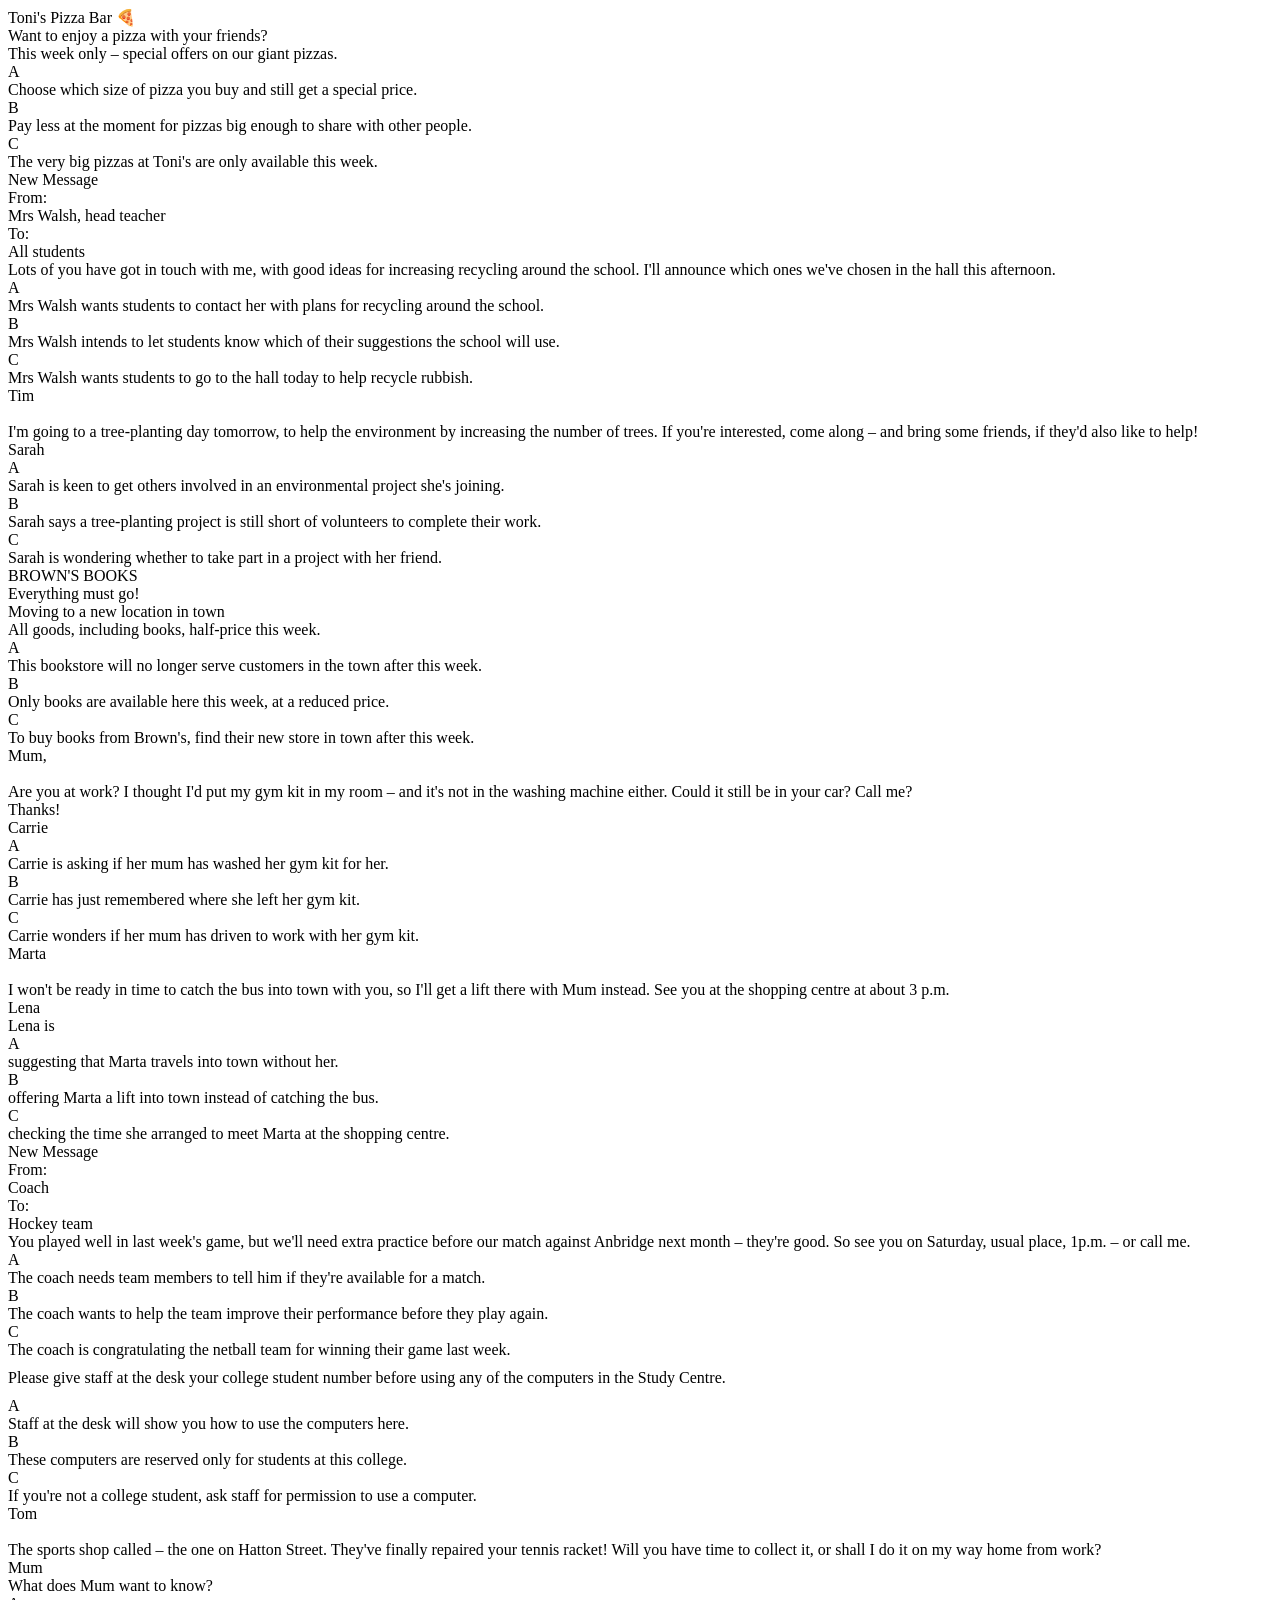
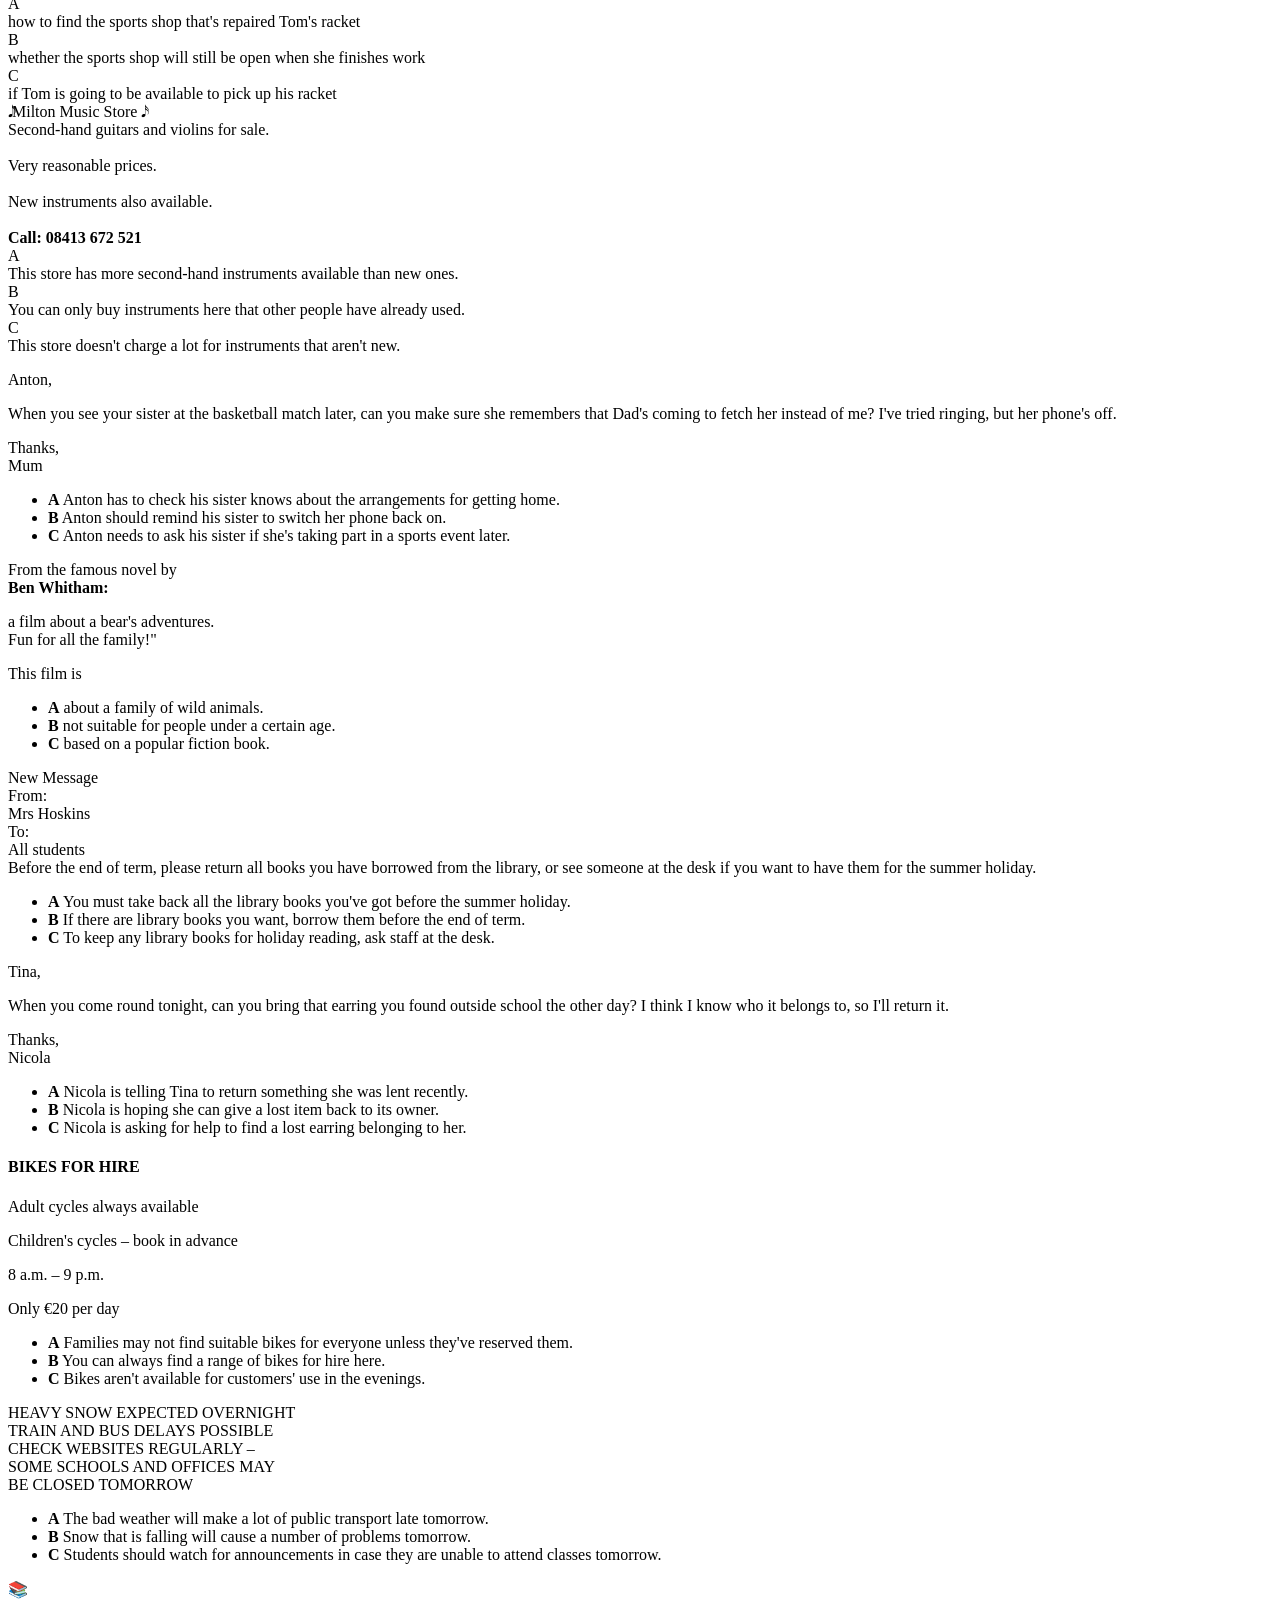
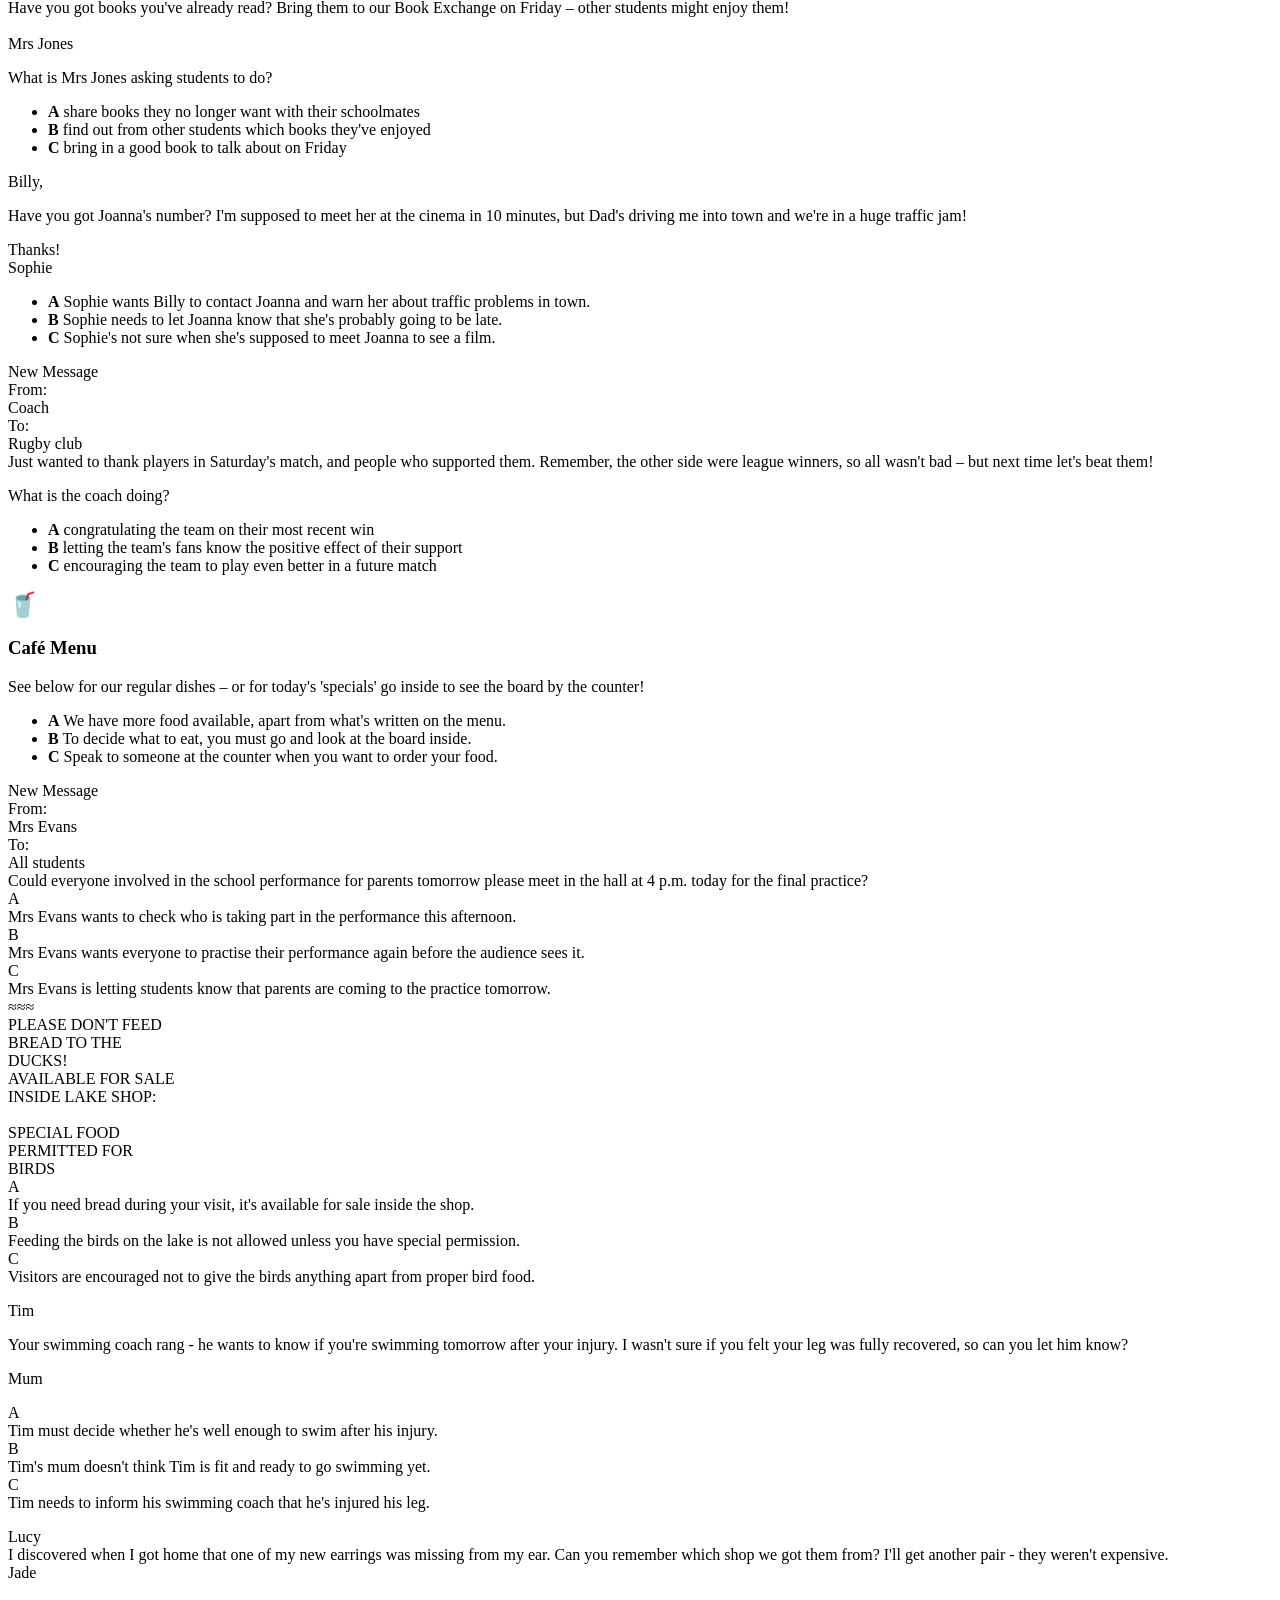
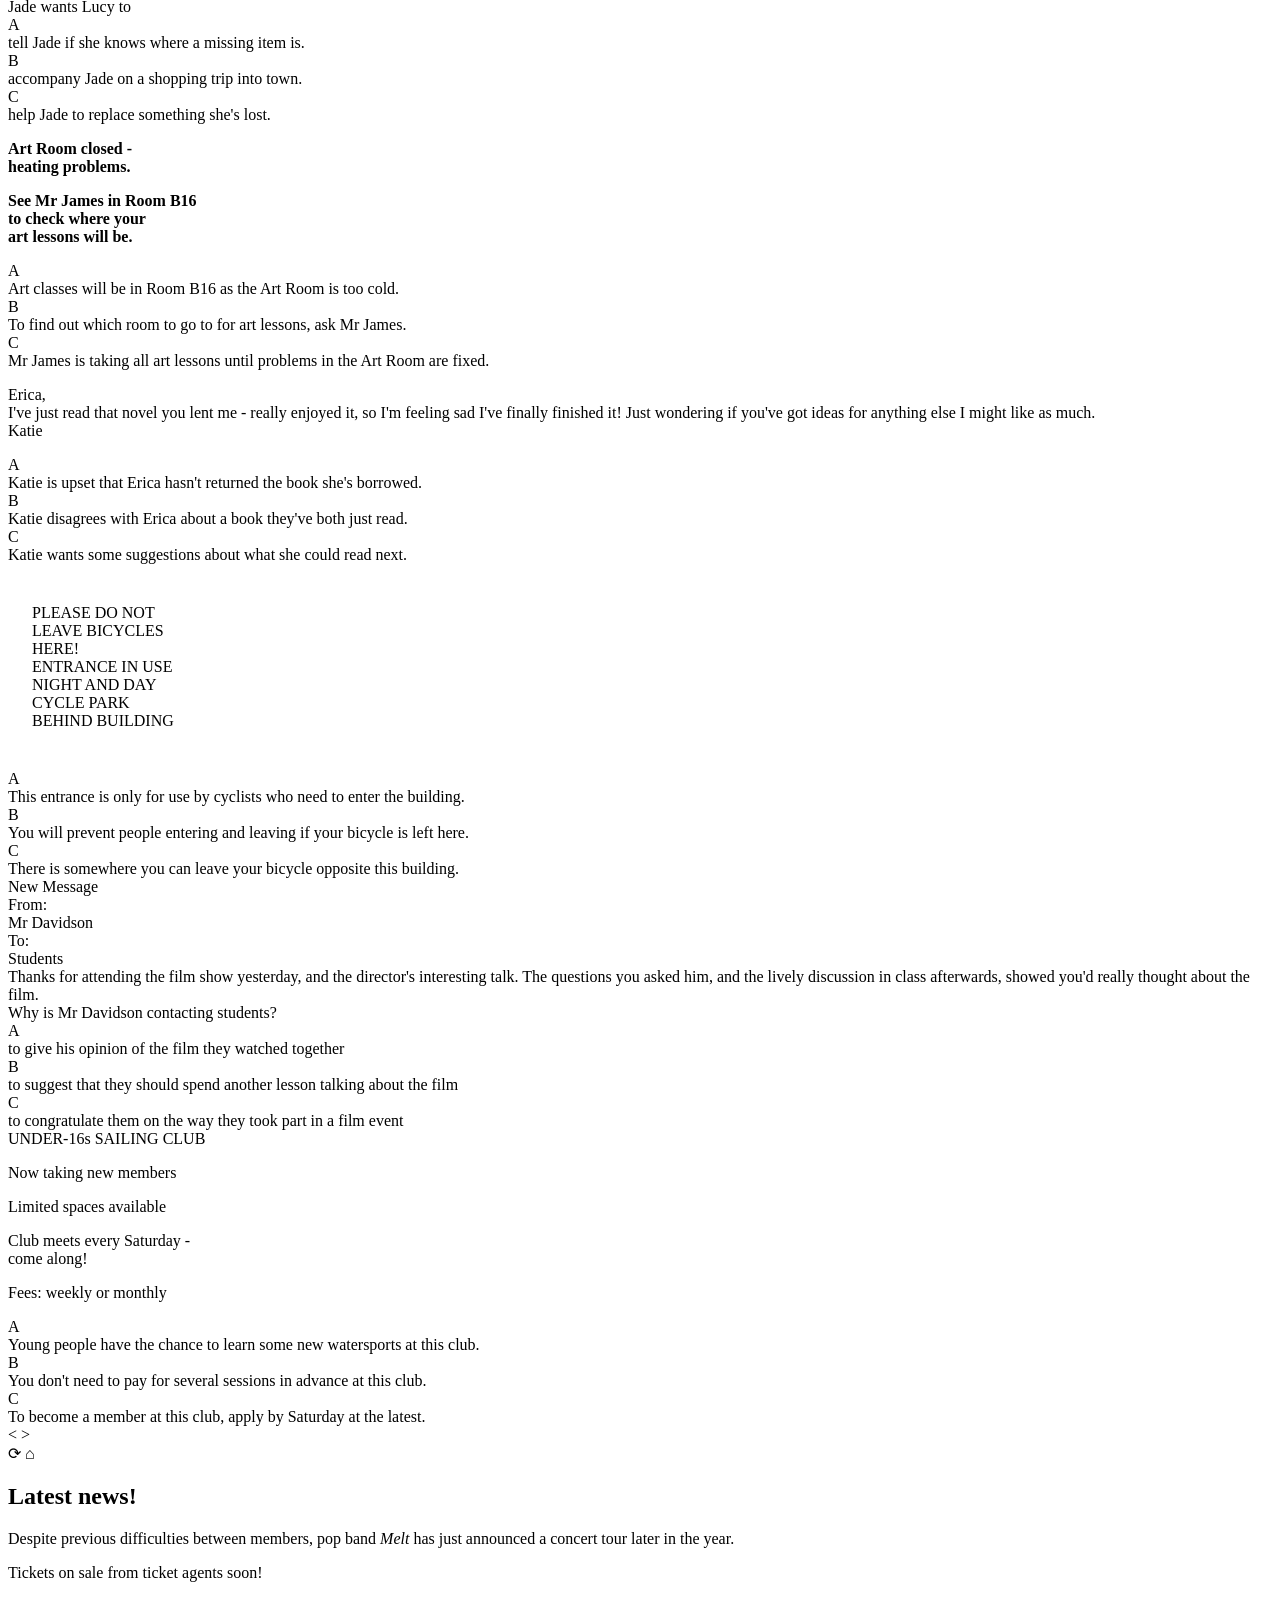
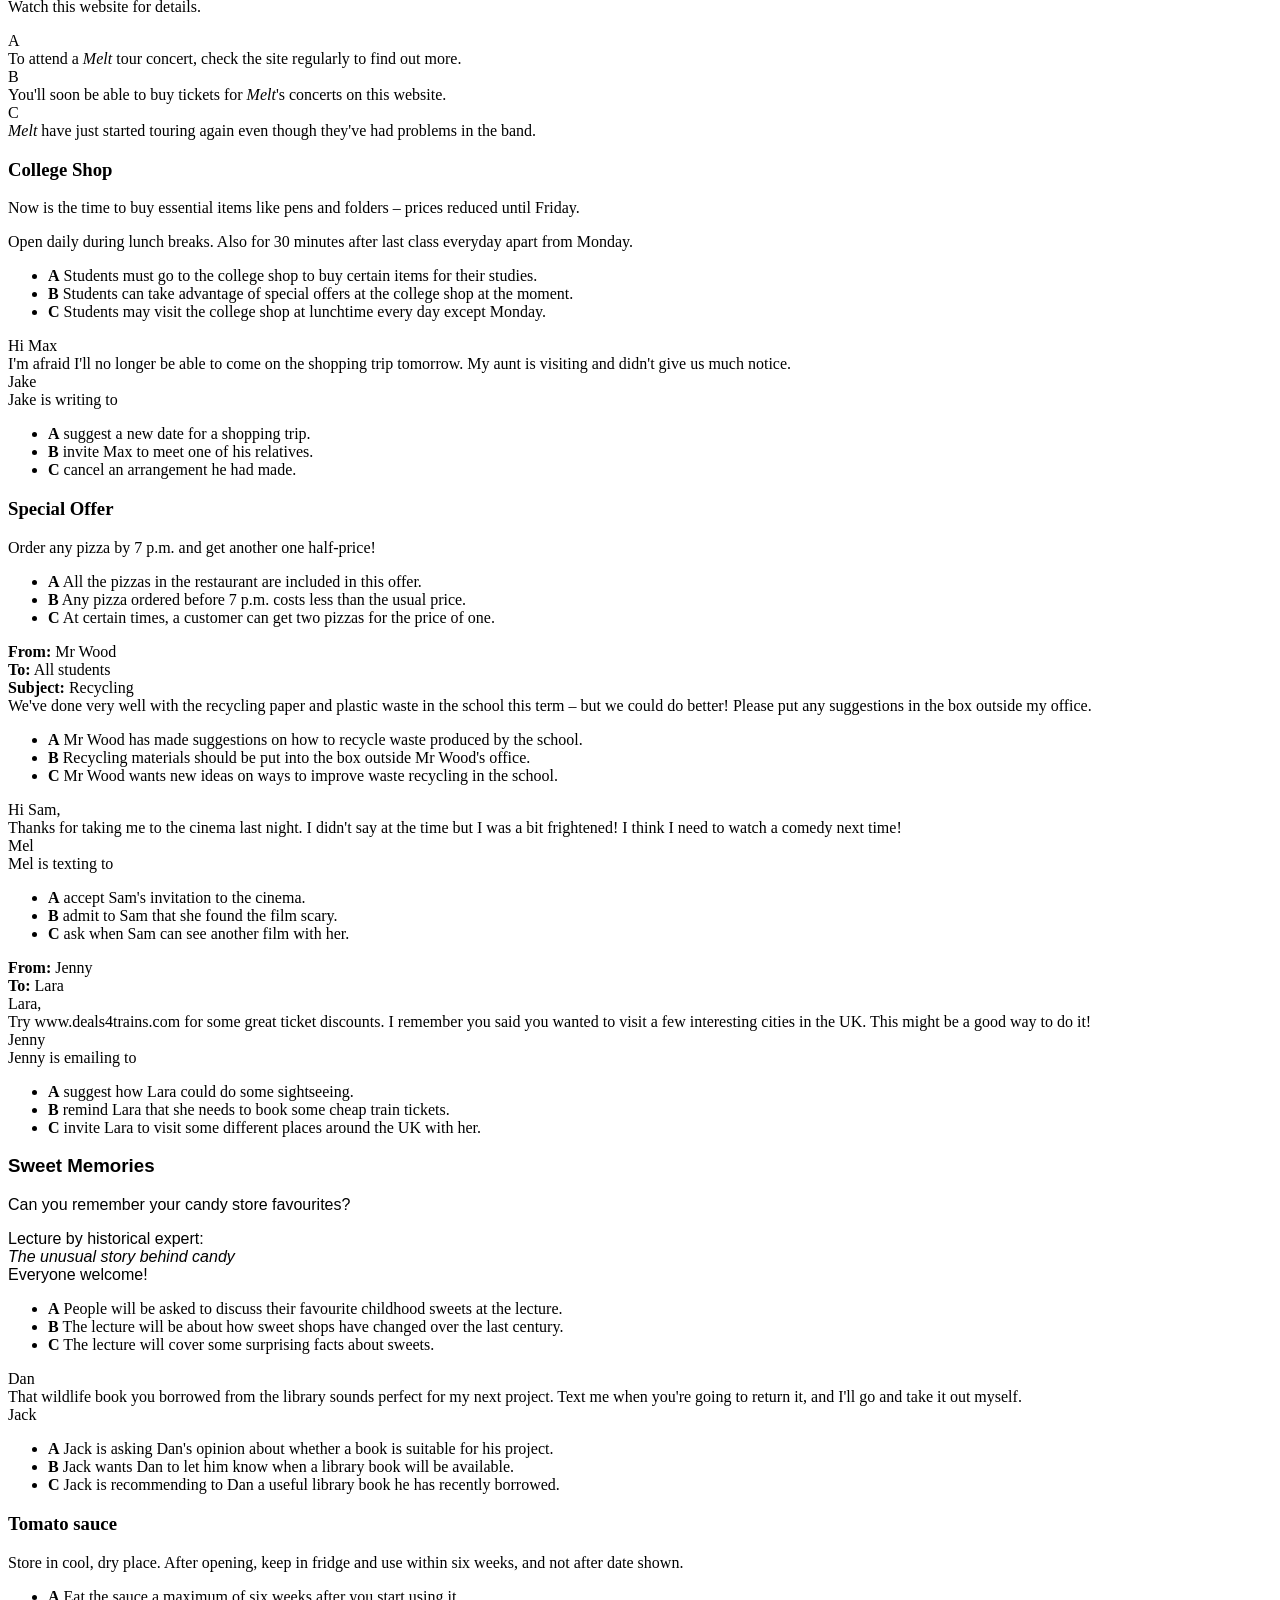
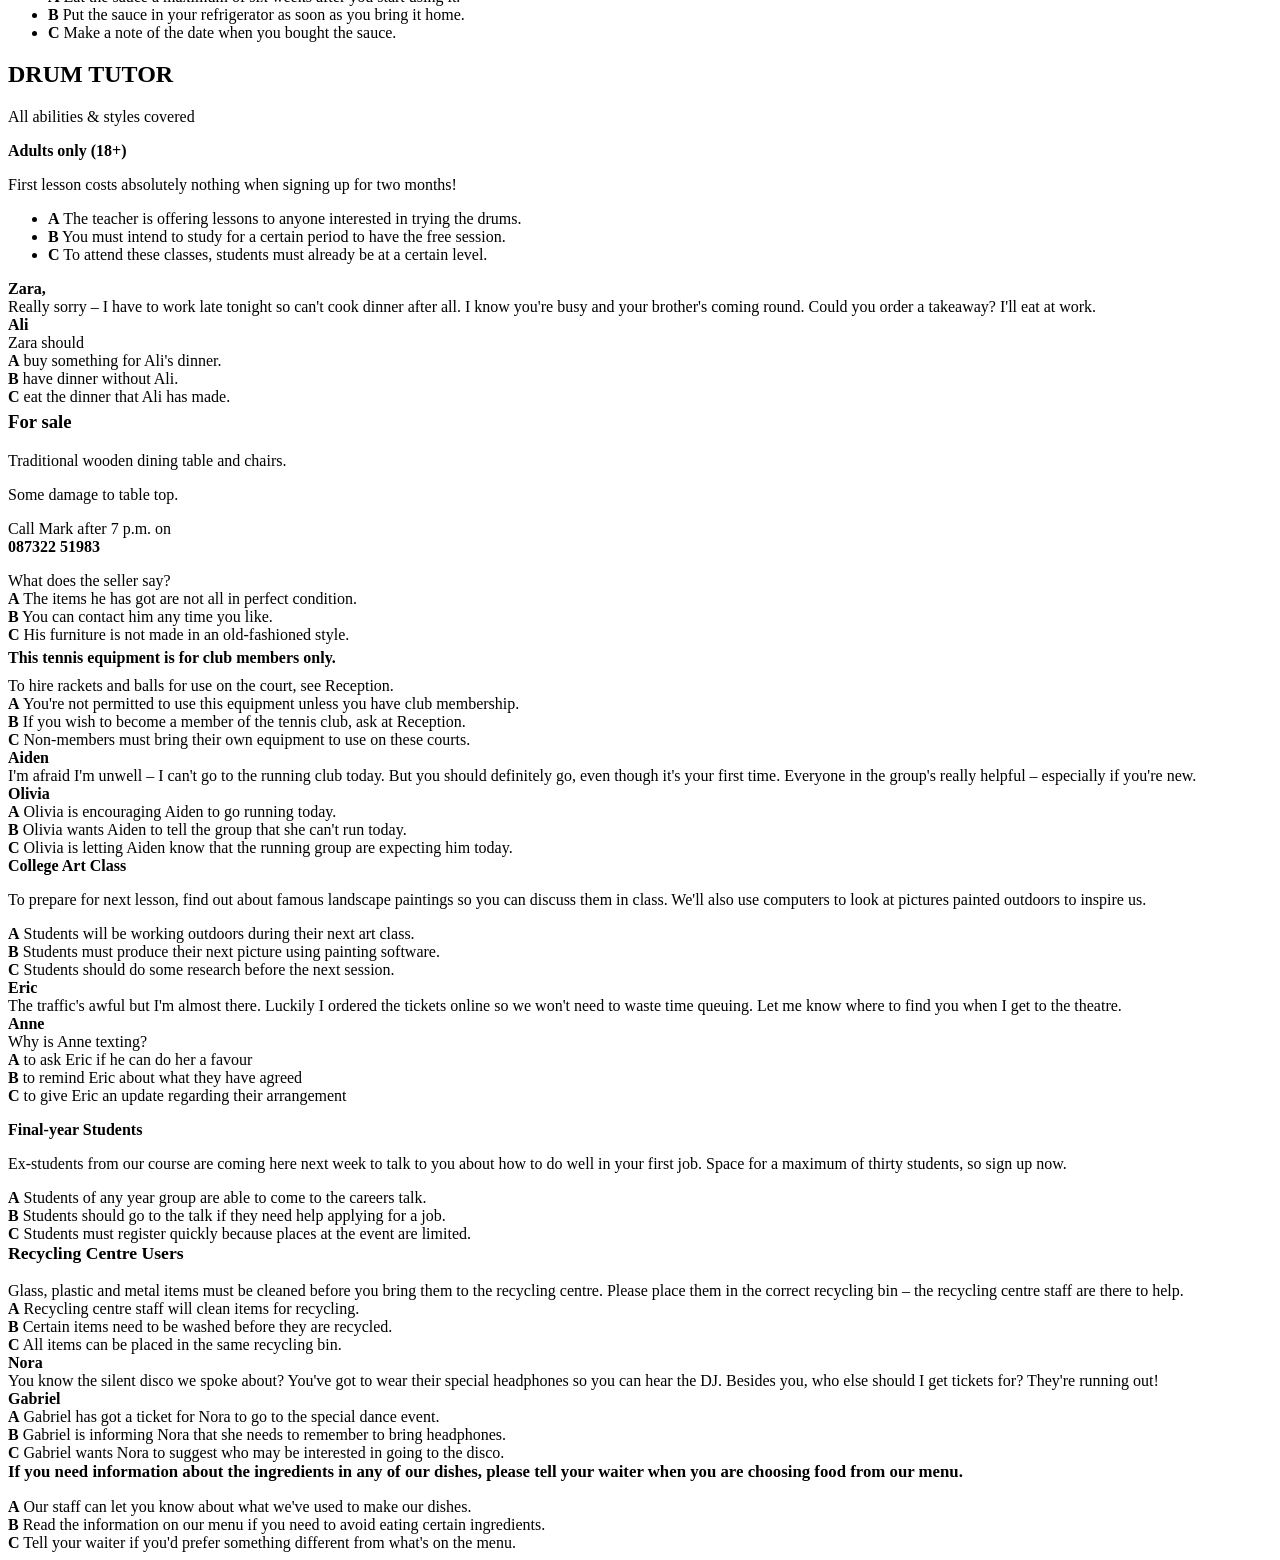
==== message1/index.html @ df654700 "message1" ====
<!DOCTYPE html>
<html lang="en">
<head>
    <meta charset="UTF-8">
    <meta name="viewport" content="width=device-width, initial-scale=1.0">
    <title>Complete Reading Comprehension Exercises</title>
    <link rel="stylesheet" href="styles.css">
</head>
<body>

<div class="main-wrapper">

    <div class="set-1">
        <div class="container">
            <div class="question-block">
                <div class="stimulus-col">
                    <div class="sign dots">
                        <div class="dot-bottom-left"></div>
                        <div class="dot-bottom-right"></div>
                        <div class="sign-title">Toni's Pizza Bar &#127829;</div>
                        <div class="sign-text">
                            Want to enjoy a pizza with your friends?<br>
                            This week only &ndash; special offers on our giant pizzas.
                        </div>
                    </div>
                </div>
                <div class="options-col">
                    <div class="option-item">
                        <div class="option-letter">A</div>
                        <div>Choose which size of pizza you buy and still get a special price.</div>
                    </div>
                    <div class="option-item">
                        <div class="option-letter">B</div>
                        <div>Pay less at the moment for pizzas big enough to share with other people.</div>
                    </div>
                    <div class="option-item">
                        <div class="option-letter">C</div>
                        <div>The very big pizzas at Toni's are only available this week.</div>
                    </div>
                </div>
            </div>

            <div class="question-block">
                <div class="stimulus-col">
                    <div class="email">
                        <div class="email-header-main">New Message</div>
                        <div class="email-meta">
                            <div class="email-row">
                                <div class="email-label">From:</div>
                                <div class="email-input">Mrs Walsh, head teacher</div>
                            </div>
                            <div class="email-row">
                                <div class="email-label">To:</div>
                                <div class="email-input">All students</div>
                            </div>
                        </div>
                        <div class="email-body-box">
                            Lots of you have got in touch with me, with good ideas for increasing recycling around the school. I'll announce which ones we've chosen in the hall this afternoon.
                        </div>
                    </div>
                </div>
                <div class="options-col">
                    <div class="option-item">
                        <div class="option-letter">A</div>
                        <div>Mrs Walsh wants students to contact her with plans for recycling around the school.</div>
                    </div>
                    <div class="option-item">
                        <div class="option-letter">B</div>
                        <div>Mrs Walsh intends to let students know which of their suggestions the school will use.</div>
                    </div>
                    <div class="option-item">
                        <div class="option-letter">C</div>
                        <div>Mrs Walsh wants students to go to the hall today to help recycle rubbish.</div>
                    </div>
                </div>
            </div>

            <div class="question-block">
                <div class="stimulus-col">
                    <div class="phone">
                        <div class="phone-speaker"></div>
                        <div class="phone-screen">
                            Tim<br><br>
                            I'm going to a tree-planting day tomorrow, to help the environment by increasing the number of trees. If you're interested, come along &ndash; and bring some friends, if they'd also like to help!<br>
                            Sarah
                        </div>
                        <div class="phone-button"></div>
                    </div>
                </div>
                <div class="options-col">
                    <div class="option-item">
                        <div class="option-letter">A</div>
                        <div>Sarah is keen to get others involved in an environmental project she's joining.</div>
                    </div>
                    <div class="option-item">
                        <div class="option-letter">B</div>
                        <div>Sarah says a tree-planting project is still short of volunteers to complete their work.</div>
                    </div>
                    <div class="option-item">
                        <div class="option-letter">C</div>
                        <div>Sarah is wondering whether to take part in a project with her friend.</div>
                    </div>
                </div>
            </div>

            <div class="question-block">
                <div class="stimulus-col">
                    <div class="sign dots">
                        <div class="dot-bottom-left"></div>
                        <div class="dot-bottom-right"></div>
                        <div class="sign-title">BROWN'S BOOKS</div>
                        <div class="sign-text">
                            Everything must go!<br>
                            Moving to a new location in town<br>
                            All goods, including books, half-price this week.
                        </div>
                    </div>
                </div>
                <div class="options-col">
                    <div class="option-item">
                        <div class="option-letter">A</div>
                        <div>This bookstore will no longer serve customers in the town after this week.</div>
                    </div>
                    <div class="option-item">
                        <div class="option-letter">B</div>
                        <div>Only books are available here this week, at a reduced price.</div>
                    </div>
                    <div class="option-item">
                        <div class="option-letter">C</div>
                        <div>To buy books from Brown's, find their new store in town after this week.</div>
                    </div>
                </div>
            </div>

            <div class="question-block">
                <div class="stimulus-col">
                    <div class="phone">
                        <div class="phone-speaker"></div>
                        <div class="phone-screen">
                            Mum,<br><br>
                            Are you at work? I thought I'd put my gym kit in my room &ndash; and it's not in the washing machine either. Could it still be in your car? Call me?<br>
                            Thanks!<br>
                            Carrie
                        </div>
                        <div class="phone-button"></div>
                    </div>
                </div>
                <div class="options-col">
                    <div class="option-item">
                        <div class="option-letter">A</div>
                        <div>Carrie is asking if her mum has washed her gym kit for her.</div>
                    </div>
                    <div class="option-item">
                        <div class="option-letter">B</div>
                        <div>Carrie has just remembered where she left her gym kit.</div>
                    </div>
                    <div class="option-item">
                        <div class="option-letter">C</div>
                        <div>Carrie wonders if her mum has driven to work with her gym kit.</div>
                    </div>
                </div>
            </div>

            <div class="question-block">
                <div class="stimulus-col">
                    <div class="phone">
                        <div class="phone-speaker"></div>
                        <div class="phone-screen">
                            Marta<br><br>
                            I won't be ready in time to catch the bus into town with you, so I'll get a lift there with Mum instead. See you at the shopping centre at about 3 p.m.<br>
                            Lena
                        </div>
                        <div class="phone-button"></div>
                    </div>
                </div>
                <div class="options-col">
                    <div class="question-context">Lena is</div>
                    <div class="option-item">
                        <div class="option-letter">A</div>
                        <div>suggesting that Marta travels into town without her.</div>
                    </div>
                    <div class="option-item">
                        <div class="option-letter">B</div>
                        <div>offering Marta a lift into town instead of catching the bus.</div>
                    </div>
                    <div class="option-item">
                        <div class="option-letter">C</div>
                        <div>checking the time she arranged to meet Marta at the shopping centre.</div>
                    </div>
                </div>
            </div>

            <div class="question-block">
                <div class="stimulus-col">
                    <div class="email">
                        <div class="email-header-main">New Message</div>
                        <div class="email-meta">
                            <div class="email-row">
                                <div class="email-label">From:</div>
                                <div class="email-input">Coach</div>
                            </div>
                            <div class="email-row">
                                <div class="email-label">To:</div>
                                <div class="email-input">Hockey team</div>
                            </div>
                        </div>
                        <div class="email-body-box">
                            You played well in last week's game, but we'll need extra practice before our match against Anbridge next month &ndash; they're good. So see you on Saturday, usual place, 1p.m. &ndash; or call me.
                        </div>
                    </div>
                </div>
                <div class="options-col">
                    <div class="option-item">
                        <div class="option-letter">A</div>
                        <div>The coach needs team members to tell him if they're available for a match.</div>
                    </div>
                    <div class="option-item">
                        <div class="option-letter">B</div>
                        <div>The coach wants to help the team improve their performance before they play again.</div>
                    </div>
                    <div class="option-item">
                        <div class="option-letter">C</div>
                        <div>The coach is congratulating the netball team for winning their game last week.</div>
                    </div>
                </div>
            </div>

            <div class="question-block">
                <div class="stimulus-col">
                    <div class="sign dots">
                        <div class="dot-bottom-left"></div>
                        <div class="dot-bottom-right"></div>
                        <div class="sign-text" style="padding: 10px 0;">
                            Please give staff at the desk your college student number before using any of the computers in the Study Centre.
                        </div>
                    </div>
                </div>
                <div class="options-col">
                    <div class="option-item">
                        <div class="option-letter">A</div>
                        <div>Staff at the desk will show you how to use the computers here.</div>
                    </div>
                    <div class="option-item">
                        <div class="option-letter">B</div>
                        <div>These computers are reserved only for students at this college.</div>
                    </div>
                    <div class="option-item">
                        <div class="option-letter">C</div>
                        <div>If you're not a college student, ask staff for permission to use a computer.</div>
                    </div>
                </div>
            </div>

            <div class="question-block">
                <div class="stimulus-col">
                    <div class="phone">
                        <div class="phone-speaker"></div>
                        <div class="phone-screen">
                            Tom<br><br>
                            The sports shop called &ndash; the one on Hatton Street. They've finally repaired your tennis racket! Will you have time to collect it, or shall I do it on my way home from work?<br>
                            Mum
                        </div>
                        <div class="phone-button"></div>
                    </div>
                </div>
                <div class="options-col">
                    <div class="question-context">What does Mum want to know?</div>
                    <div class="option-item">
                        <div class="option-letter">A</div>
                        <div>how to find the sports shop that's repaired Tom's racket</div>
                    </div>
                    <div class="option-item">
                        <div class="option-letter">B</div>
                        <div>whether the sports shop will still be open when she finishes work</div>
                    </div>
                    <div class="option-item">
                        <div class="option-letter">C</div>
                        <div>if Tom is going to be available to pick up his racket</div>
                    </div>
                </div>
            </div>

            <div class="question-block">
                <div class="stimulus-col">
                    <div class="sign">
                        <div class="sign-title">&#119136; Milton Music Store &#119137;</div>
                        <div class="sign-text">
                            Second-hand guitars and violins for sale.<br><br>
                            Very reasonable prices.<br><br>
                            New instruments also available.<br><br>
                            <strong>Call: 08413 672 521</strong>
                        </div>
                    </div>
                </div>
                <div class="options-col">
                    <div class="option-item">
                        <div class="option-letter">A</div>
                        <div>This store has more second-hand instruments available than new ones.</div>
                    </div>
                    <div class="option-item">
                        <div class="option-letter">B</div>
                        <div>You can only buy instruments here that other people have already used.</div>
                    </div>
                    <div class="option-item">
                        <div class="option-letter">C</div>
                        <div>This store doesn't charge a lot for instruments that aren't new.</div>
                    </div>
                </div>
            </div>
        </div>
    </div>

    <div class="set-2">
        <div class="question-block">
            <div class="source-material">
                <div class="phone-ui">
                    <div class="phone-screen">
                        <p>Anton,</p>
                        <p>When you see your sister at the basketball match later, can you make sure she remembers that Dad's coming to fetch her instead of me? I've tried ringing, but her phone's off.</p>
                        <p>Thanks,<br>Mum</p>
                    </div>
                </div>
            </div>
            <div class="options-list">
                <ul>
                    <li><strong>A</strong> Anton has to check his sister knows about the arrangements for getting home.</li>
                    <li><strong>B</strong> Anton should remind his sister to switch her phone back on.</li>
                    <li><strong>C</strong> Anton needs to ask his sister if she's taking part in a sports event later.</li>
                </ul>
            </div>
        </div>

        <div class="question-block">
            <div class="source-material">
                <div class="rounded-sign">
                    <p>From the famous novel by<br><strong>Ben Whitham:</strong></p>
                    <p>a film about a bear's adventures.<br>Fun for all the family!"</p>
                </div>
            </div>
            <div class="options-list">
                <p class="question-lead">This film is</p>
                <ul>
                    <li><strong>A</strong> about a family of wild animals.</li>
                    <li><strong>B</strong> not suitable for people under a certain age.</li>
                    <li><strong>C</strong> based on a popular fiction book.</li>
                </ul>
            </div>
        </div>

        <div class="question-block">
            <div class="source-material">
                <div class="email-ui">
                    <div class="email-header-top">New Message</div>
                    <div class="email-fields">
                        <div class="email-field-row">
                            <div class="email-field-label">From:</div>
                            <div class="email-field-input">Mrs Hoskins</div>
                        </div>
                        <div class="email-field-row">
                            <div class="email-field-label">To:</div>
                            <div class="email-field-input">All students</div>
                        </div>
                    </div>
                    <div class="email-body">
                        <div class="email-body-box">
                            Before the end of term, please return all books you have borrowed from the library, or see someone at the desk if you want to have them for the summer holiday.
                        </div>
                    </div>
                </div>
            </div>
            <div class="options-list">
                <ul>
                    <li><strong>A</strong> You must take back all the library books you've got before the summer holiday.</li>
                    <li><strong>B</strong> If there are library books you want, borrow them before the end of term.</li>
                    <li><strong>C</strong> To keep any library books for holiday reading, ask staff at the desk.</li>
                </ul>
            </div>
        </div>

        <div class="question-block">
            <div class="source-material">
                <div class="phone-ui">
                    <div class="phone-screen">
                        <p>Tina,</p>
                        <p>When you come round tonight, can you bring that earring you found outside school the other day? I think I know who it belongs to, so I'll return it.</p>
                        <p>Thanks,<br>Nicola</p>
                    </div>
                </div>
            </div>
            <div class="options-list">
                <ul>
                    <li><strong>A</strong> Nicola is telling Tina to return something she was lent recently.</li>
                    <li><strong>B</strong> Nicola is hoping she can give a lost item back to its owner.</li>
                    <li><strong>C</strong> Nicola is asking for help to find a lost earring belonging to her.</li>
                </ul>
            </div>
        </div>

        <div class="question-block">
            <div class="source-material">
                <div class="black-sign black-sign-regular">
                    <h4>BIKES FOR HIRE</h4>
                    <p>Adult cycles always available</p>
                    <p>Children's cycles – book in advance</p>
                    <p>8 a.m. – 9 p.m.</p>
                    <p>Only €20 per day</p>
                </div>
            </div>
            <div class="options-list">
                <ul>
                    <li><strong>A</strong> Families may not find suitable bikes for everyone unless they've reserved them.</li>
                    <li><strong>B</strong> You can always find a range of bikes for hire here.</li>
                    <li><strong>C</strong> Bikes aren't available for customers' use in the evenings.</li>
                </ul>
            </div>
        </div>

        <div class="question-block">
            <div class="source-material">
                <div class="black-sign">
                    HEAVY SNOW EXPECTED OVERNIGHT<br>
                    TRAIN AND BUS DELAYS POSSIBLE<br>
                    CHECK WEBSITES REGULARLY –<br>
                    SOME SCHOOLS AND OFFICES MAY<br>
                    BE CLOSED TOMORROW
                </div>
            </div>
            <div class="options-list">
                <ul>
                    <li><strong>A</strong> The bad weather will make a lot of public transport late tomorrow.</li>
                    <li><strong>B</strong> Snow that is falling will cause a number of problems tomorrow.</li>
                    <li><strong>C</strong> Students should watch for announcements in case they are unable to attend classes tomorrow.</li>
                </ul>
            </div>
        </div>

        <div class="question-block">
            <div class="source-material">
                <div class="notice-board">
                    <div class="pin-left"></div>
                    <div class="pin-right"></div>
                    <div>📚</div> <div>
                        Have you got books you've already read? Bring them to our Book Exchange on Friday – other students might enjoy them!<br><br>
                        Mrs Jones
                    </div>
                </div>
            </div>
            <div class="options-list">
                <p class="question-lead">What is Mrs Jones asking students to do?</p>
                <ul>
                    <li><strong>A</strong> share books they no longer want with their schoolmates</li>
                    <li><strong>B</strong> find out from other students which books they've enjoyed</li>
                    <li><strong>C</strong> bring in a good book to talk about on Friday</li>
                </ul>
            </div>
        </div>

        <div class="question-block">
            <div class="source-material">
                <div class="phone-ui">
                    <div class="phone-screen">
                        <p>Billy,</p>
                        <p>Have you got Joanna's number? I'm supposed to meet her at the cinema in 10 minutes, but Dad's driving me into town and we're in a huge traffic jam!</p>
                        <p>Thanks!<br>Sophie</p>
                    </div>
                </div>
            </div>
            <div class="options-list">
                <ul>
                    <li><strong>A</strong> Sophie wants Billy to contact Joanna and warn her about traffic problems in town.</li>
                    <li><strong>B</strong> Sophie needs to let Joanna know that she's probably going to be late.</li>
                    <li><strong>C</strong> Sophie's not sure when she's supposed to meet Joanna to see a film.</li>
                </ul>
            </div>
        </div>

        <div class="question-block">
            <div class="source-material">
                <div class="email-ui">
                    <div class="email-header-top">New Message</div>
                    <div class="email-fields">
                        <div class="email-field-row">
                            <div class="email-field-label">From:</div>
                            <div class="email-field-input">Coach</div>
                        </div>
                        <div class="email-field-row">
                            <div class="email-field-label">To:</div>
                            <div class="email-field-input">Rugby club</div>
                        </div>
                    </div>
                    <div class="email-body">
                        <div class="email-body-box">
                            Just wanted to thank players in Saturday's match, and people who supported them. Remember, the other side were league winners, so all wasn't bad – but next time let's beat them!
                        </div>
                    </div>
                </div>
            </div>
            <div class="options-list">
                <p class="question-lead">What is the coach doing?</p>
                <ul>
                    <li><strong>A</strong> congratulating the team on their most recent win</li>
                    <li><strong>B</strong> letting the team's fans know the positive effect of their support</li>
                    <li><strong>C</strong> encouraging the team to play even better in a future match</li>
                </ul>
            </div>
        </div>

        <div class="question-block">
            <div class="source-material">
                <div class="cafe-menu">
                    <div style="font-size: 24px; margin-bottom: 10px;">🥤</div>
                    <h3>Café Menu</h3>
                    <p>See below for our regular dishes – or for today's 'specials' go inside to see the board by the counter!</p>
                </div>
            </div>
            <div class="options-list">
                <ul>
                    <li><strong>A</strong> We have more food available, apart from what's written on the menu.</li>
                    <li><strong>B</strong> To decide what to eat, you must go and look at the board inside.</li>
                    <li><strong>C</strong> Speak to someone at the counter when you want to order your food.</li>
                </ul>
            </div>
        </div>
    </div>

    <div class="set-3">
        <div class="question-container">
            <div class="prompt-col">
                <div class="email-ui">
                    <div class="email-header">New Message</div>
                    <div class="email-details">
                        <div class="email-row">
                            <div class="email-label">From:</div>
                            <div class="email-input">Mrs Evans</div>
                        </div>
                        <div class="email-row">
                            <div class="email-label">To:</div>
                            <div class="email-input">All students</div>
                        </div>
                    </div>
                    <div class="email-body">
                        Could everyone involved in the school performance for parents tomorrow please meet in the hall at 4 p.m. today for the final practice?
                    </div>
                </div>
            </div>
            <div class="options-col">
                <div class="option-item">
                    <div class="option-letter">A</div>
                    <div class="option-text">Mrs Evans wants to check who is taking part in the performance this afternoon.</div>
                </div>
                <div class="option-item">
                    <div class="option-letter">B</div>
                    <div class="option-text">Mrs Evans wants everyone to practise their performance again before the audience sees it.</div>
                </div>
                <div class="option-item">
                    <div class="option-letter">C</div>
                    <div class="option-text">Mrs Evans is letting students know that parents are coming to the practice tomorrow.</div>
                </div>
            </div>
        </div>

        <div class="question-container">
            <div class="prompt-col">
                <div class="black-sign">
                    <div class="wave-icon">≈≈≈</div>
                    <div>PLEASE DON'T FEED<br>BREAD TO THE<br>DUCKS!</div>
                    <div>AVAILABLE FOR SALE<br>INSIDE LAKE SHOP:<br><br>SPECIAL FOOD<br>PERMITTED FOR<br>BIRDS</div>
                </div>
            </div>
            <div class="options-col">
                <div class="option-item">
                    <div class="option-letter">A</div>
                    <div class="option-text">If you need bread during your visit, it's available for sale inside the shop.</div>
                </div>
                <div class="option-item">
                    <div class="option-letter">B</div>
                    <div class="option-text">Feeding the birds on the lake is not allowed unless you have special permission.</div>
                </div>
                <div class="option-item">
                    <div class="option-letter">C</div>
                    <div class="option-text">Visitors are encouraged not to give the birds anything apart from proper bird food.</div>
                </div>
            </div>
        </div>

        <div class="question-container">
            <div class="prompt-col">
                <div class="sticky-wrapper">
                    <div class="sticky-tape tape-tl"></div>
                    <div class="sticky-tape tape-br"></div>
                    <div class="sticky-note">
                        <p>Tim</p>
                        <p>Your swimming coach rang - he wants to know if you're swimming tomorrow after your injury. I wasn't sure if you felt your leg was fully recovered, so can you let him know?</p>
                        <p>Mum</p>
                    </div>
                </div>
            </div>
            <div class="options-col">
                <div class="option-item">
                    <div class="option-letter">A</div>
                    <div class="option-text">Tim must decide whether he's well enough to swim after his injury.</div>
                </div>
                <div class="option-item">
                    <div class="option-letter">B</div>
                    <div class="option-text">Tim's mum doesn't think Tim is fit and ready to go swimming yet.</div>
                </div>
                <div class="option-item">
                    <div class="option-letter">C</div>
                    <div class="option-text">Tim needs to inform his swimming coach that he's injured his leg.</div>
                </div>
            </div>
        </div>

        <div class="question-container">
            <div class="prompt-col">
                <div class="phone-mockup">
                    <div class="phone-speaker"></div>
                    <div class="phone-screen">
                        <p>Lucy<br>I discovered when I got home that one of my new earrings was missing from my ear. Can you remember which shop we got them from? I'll get another pair - they weren't expensive.<br>Jade</p>
                    </div>
                    <div class="phone-button"></div>
                </div>
            </div>
            <div class="options-col">
                <div class="context-text">Jade wants Lucy to</div>
                <div class="option-item">
                    <div class="option-letter">A</div>
                    <div class="option-text">tell Jade if she knows where a missing item is.</div>
                </div>
                <div class="option-item">
                    <div class="option-letter">B</div>
                    <div class="option-text">accompany Jade on a shopping trip into town.</div>
                </div>
                <div class="option-item">
                    <div class="option-letter">C</div>
                    <div class="option-text">help Jade to replace something she's lost.</div>
                </div>
            </div>
        </div>

        <div class="question-container">
            <div class="prompt-col">
                <div class="notice-board">
                    <div class="screw tl"></div>
                    <div class="screw tr"></div>
                    <div class="screw bl"></div>
                    <div class="screw br"></div>
                    <p><strong>Art Room closed -<br>heating problems.</strong></p>
                    <p><strong>See Mr James in Room B16<br>to check where your<br>art lessons will be.</strong></p>
                </div>
            </div>
            <div class="options-col">
                <div class="option-item">
                    <div class="option-letter">A</div>
                    <div class="option-text">Art classes will be in Room B16 as the Art Room is too cold.</div>
                </div>
                <div class="option-item">
                    <div class="option-letter">B</div>
                    <div class="option-text">To find out which room to go to for art lessons, ask Mr James.</div>
                </div>
                <div class="option-item">
                    <div class="option-letter">C</div>
                    <div class="option-text">Mr James is taking all art lessons until problems in the Art Room are fixed.</div>
                </div>
            </div>
        </div>

        <div class="question-container">
            <div class="prompt-col">
                <div class="phone-mockup">
                    <div class="phone-speaker"></div>
                    <div class="phone-screen">
                        <p>Erica,<br>I've just read that novel you lent me - really enjoyed it, so I'm feeling sad I've finally finished it! Just wondering if you've got ideas for anything else I might like as much.<br>Katie</p>
                    </div>
                    <div class="phone-button"></div>
                </div>
            </div>
            <div class="options-col">
                <div class="option-item">
                    <div class="option-letter">A</div>
                    <div class="option-text">Katie is upset that Erica hasn't returned the book she's borrowed.</div>
                </div>
                <div class="option-item">
                    <div class="option-letter">B</div>
                    <div class="option-text">Katie disagrees with Erica about a book they've both just read.</div>
                </div>
                <div class="option-item">
                    <div class="option-letter">C</div>
                    <div class="option-text">Katie wants some suggestions about what she could read next.</div>
                </div>
            </div>
        </div>

        <div class="question-container">
            <div class="prompt-col">
                <div class="black-sign" style="padding: 2.5rem 1.5rem;">
                    <div>PLEASE DO NOT<br>LEAVE BICYCLES<br>HERE!</div>
                    <div>ENTRANCE IN USE<br>NIGHT AND DAY</div>
                    <div>CYCLE PARK<br>BEHIND BUILDING</div>
                </div>
            </div>
            <div class="options-col">
                <div class="option-item">
                    <div class="option-letter">A</div>
                    <div class="option-text">This entrance is only for use by cyclists who need to enter the building.</div>
                </div>
                <div class="option-item">
                    <div class="option-letter">B</div>
                    <div class="option-text">You will prevent people entering and leaving if your bicycle is left here.</div>
                </div>
                <div class="option-item">
                    <div class="option-letter">C</div>
                    <div class="option-text">There is somewhere you can leave your bicycle opposite this building.</div>
                </div>
            </div>
        </div>

        <div class="question-container">
            <div class="prompt-col">
                <div class="email-ui">
                    <div class="email-header">New Message</div>
                    <div class="email-details">
                        <div class="email-row">
                            <div class="email-label">From:</div>
                            <div class="email-input">Mr Davidson</div>
                        </div>
                        <div class="email-row">
                            <div class="email-label">To:</div>
                            <div class="email-input">Students</div>
                        </div>
                    </div>
                    <div class="email-body">
                        Thanks for attending the film show yesterday, and the director's interesting talk. The questions you asked him, and the lively discussion in class afterwards, showed you'd really thought about the film.
                    </div>
                </div>
            </div>
            <div class="options-col">
                <div class="context-text">Why is Mr Davidson contacting students?</div>
                <div class="option-item">
                    <div class="option-letter">A</div>
                    <div class="option-text">to give his opinion of the film they watched together</div>
                </div>
                <div class="option-item">
                    <div class="option-letter">B</div>
                    <div class="option-text">to suggest that they should spend another lesson talking about the film</div>
                </div>
                <div class="option-item">
                    <div class="option-letter">C</div>
                    <div class="option-text">to congratulate them on the way they took part in a film event</div>
                </div>
            </div>
        </div>

        <div class="question-container">
            <div class="prompt-col">
                <div class="notice-board">
                    <div class="screw tl"></div>
                    <div class="screw tr"></div>
                    <div class="screw bl"></div>
                    <div class="screw br"></div>
                    <div class="notice-title">UNDER-16s SAILING CLUB</div>
                    <p>Now taking new members</p>
                    <p>Limited spaces available</p>
                    <p>Club meets every Saturday -<br>come along!</p>
                    <p>Fees: weekly or monthly</p>
                </div>
            </div>
            <div class="options-col">
                <div class="option-item">
                    <div class="option-letter">A</div>
                    <div class="option-text">Young people have the chance to learn some new watersports at this club.</div>
                </div>
                <div class="option-item">
                    <div class="option-letter">B</div>
                    <div class="option-text">You don't need to pay for several sessions in advance at this club.</div>
                </div>
                <div class="option-item">
                    <div class="option-letter">C</div>
                    <div class="option-text">To become a member at this club, apply by Saturday at the latest.</div>
                </div>
            </div>
        </div>

        <div class="question-container">
            <div class="prompt-col">
                <div class="browser-window">
                    <div class="browser-bar">
                        <div class="browser-dots">
                            <div class="dot"></div>
                            <div class="dot"></div>
                        </div>
                        <div class="browser-nav">&lt; &gt;</div>
                        <div class="browser-address"></div>
                        <div class="browser-icons">⟳ ⌂</div>
                    </div>
                    <div class="browser-content">
                        <h2>Latest news!</h2>
                        <p>Despite previous difficulties between members, pop band <em>Melt</em> has just announced a concert tour later in the year.</p>
                        <p>Tickets on sale from ticket agents soon!</p>
                        <p>Watch this website for details.</p>
                    </div>
                </div>
            </div>
            <div class="options-col">
                <div class="option-item">
                    <div class="option-letter">A</div>
                    <div class="option-text">To attend a <em>Melt</em> tour concert, check the site regularly to find out more.</div>
                </div>
                <div class="option-item">
                    <div class="option-letter">B</div>
                    <div class="option-text">You'll soon be able to buy tickets for <em>Melt</em>'s concerts on this website.</div>
                </div>
                <div class="option-item">
                    <div class="option-letter">C</div>
                    <div class="option-text"><em>Melt</em> have just started touring again even though they've had problems in the band.</div>
                </div>
            </div>
        </div>
    </div>

    <div class="set-4">
        <div class="question-row">
            <div class="visual-column">
                <div class="notice">
                    <h3>College Shop</h3>
                    <p>Now is the time to buy essential items like pens and folders &ndash; prices reduced until Friday.</p>
                    <p>Open daily during lunch breaks. Also for 30 minutes after last class everyday apart from Monday.</p>
                </div>
            </div>
            <div class="options-column">
                <ul class="options-list">
                    <li><strong>A</strong> Students must go to the college shop to buy certain items for their studies.</li>
                    <li><strong>B</strong> Students can take advantage of special offers at the college shop at the moment.</li>
                    <li><strong>C</strong> Students may visit the college shop at lunchtime every day except Monday.</li>
                </ul>
            </div>
        </div>

        <div class="question-row">
            <div class="visual-column">
                <div class="phone">
                    <div class="phone-screen">
                        <div class="phone-bubble">
                            Hi Max<br>
                            I'm afraid I'll no longer be able to come on the shopping trip tomorrow. My aunt is visiting and didn't give us much notice.<br>
                            Jake
                        </div>
                    </div>
                </div>
            </div>
            <div class="options-column">
                <div class="options-intro">Jake is writing to</div>
                <ul class="options-list">
                    <li><strong>A</strong> suggest a new date for a shopping trip.</li>
                    <li><strong>B</strong> invite Max to meet one of his relatives.</li>
                    <li><strong>C</strong> cancel an arrangement he had made.</li>
                </ul>
            </div>
        </div>

        <div class="question-row">
            <div class="visual-column">
                <div class="notice">
                    <h3>Special Offer</h3>
                    <p>Order any pizza by 7 p.m. and get another one half-price!</p>
                </div>
            </div>
            <div class="options-column">
                <ul class="options-list">
                    <li><strong>A</strong> All the pizzas in the restaurant are included in this offer.</li>
                    <li><strong>B</strong> Any pizza ordered before 7 p.m. costs less than the usual price.</li>
                    <li><strong>C</strong> At certain times, a customer can get two pizzas for the price of one.</li>
                </ul>
            </div>
        </div>

        <div class="question-row">
            <div class="visual-column">
                <div class="email">
                    <div class="email-top-bar">
                        <span></span><span></span><span></span>
                    </div>
                    <div class="email-header">
                        <div><strong>From:</strong> Mr Wood</div>
                        <div><strong>To:</strong> All students</div>
                        <div><strong>Subject:</strong> Recycling</div>
                    </div>
                    <div class="email-body">
                        We've done very well with the recycling paper and plastic waste in the school this term &ndash; but we could do better! Please put any suggestions in the box outside my office.
                    </div>
                </div>
            </div>
            <div class="options-column">
                <ul class="options-list">
                    <li><strong>A</strong> Mr Wood has made suggestions on how to recycle waste produced by the school.</li>
                    <li><strong>B</strong> Recycling materials should be put into the box outside Mr Wood's office.</li>
                    <li><strong>C</strong> Mr Wood wants new ideas on ways to improve waste recycling in the school.</li>
                </ul>
            </div>
        </div>

        <div class="question-row">
            <div class="visual-column">
                <div class="phone">
                    <div class="phone-screen">
                        <div class="phone-bubble">
                            Hi Sam,<br>
                            Thanks for taking me to the cinema last night. I didn't say at the time but I was a bit frightened! I think I need to watch a comedy next time!<br>
                            Mel
                        </div>
                    </div>
                </div>
            </div>
            <div class="options-column">
                <div class="options-intro">Mel is texting to</div>
                <ul class="options-list">
                    <li><strong>A</strong> accept Sam's invitation to the cinema.</li>
                    <li><strong>B</strong> admit to Sam that she found the film scary.</li>
                    <li><strong>C</strong> ask when Sam can see another film with her.</li>
                </ul>
            </div>
        </div>

        <div class="question-row">
            <div class="visual-column">
                <div class="email">
                    <div class="email-top-bar">
                        <span></span><span></span><span></span>
                    </div>
                    <div class="email-header">
                        <div><strong>From:</strong> Jenny</div>
                        <div><strong>To:</strong> Lara</div>
                    </div>
                    <div class="email-body">
                        Lara,<br>
                        Try www.deals4trains.com for some great ticket discounts. I remember you said you wanted to visit a few interesting cities in the UK. This might be a good way to do it!<br>
                        Jenny
                    </div>
                </div>
            </div>
            <div class="options-column">
                <div class="options-intro">Jenny is emailing to</div>
                <ul class="options-list">
                    <li><strong>A</strong> suggest how Lara could do some sightseeing.</li>
                    <li><strong>B</strong> remind Lara that she needs to book some cheap train tickets.</li>
                    <li><strong>C</strong> invite Lara to visit some different places around the UK with her.</li>
                </ul>
            </div>
        </div>

        <div class="question-row">
            <div class="visual-column">
                <div class="notice" style="font-family: 'Comic Sans MS', cursive, sans-serif;">
                    <h3>Sweet Memories</h3>
                    <p>Can you remember your candy store favourites?</p>
                    <p>Lecture by historical expert:<br>
                    <em>The unusual story behind candy</em><br>
                    Everyone welcome!</p>
                </div>
            </div>
            <div class="options-column">
                <ul class="options-list">
                    <li><strong>A</strong> People will be asked to discuss their favourite childhood sweets at the lecture.</li>
                    <li><strong>B</strong> The lecture will be about how sweet shops have changed over the last century.</li>
                    <li><strong>C</strong> The lecture will cover some surprising facts about sweets.</li>
                </ul>
            </div>
        </div>

        <div class="question-row">
            <div class="visual-column">
                <div class="phone">
                    <div class="phone-screen">
                        <div class="phone-bubble">
                            Dan<br>
                            That wildlife book you borrowed from the library sounds perfect for my next project. Text me when you're going to return it, and I'll go and take it out myself.<br>
                            Jack
                        </div>
                    </div>
                </div>
            </div>
            <div class="options-column">
                <ul class="options-list">
                    <li><strong>A</strong> Jack is asking Dan's opinion about whether a book is suitable for his project.</li>
                    <li><strong>B</strong> Jack wants Dan to let him know when a library book will be available.</li>
                    <li><strong>C</strong> Jack is recommending to Dan a useful library book he has recently borrowed.</li>
                </ul>
            </div>
        </div>

        <div class="question-row">
            <div class="visual-column">
                <div class="label">
                    <h3>Tomato sauce</h3>
                    <p>Store in cool, dry place. After opening, keep in fridge and use within six weeks, and not after date shown.</p>
                </div>
            </div>
            <div class="options-column">
                <ul class="options-list">
                    <li><strong>A</strong> Eat the sauce a maximum of six weeks after you start using it.</li>
                    <li><strong>B</strong> Put the sauce in your refrigerator as soon as you bring it home.</li>
                    <li><strong>C</strong> Make a note of the date when you bought the sauce.</li>
                </ul>
            </div>
        </div>

        <div class="question-row">
            <div class="visual-column">
                <div class="notice">
                    <h2>DRUM TUTOR</h2>
                    <p>All abilities &amp; styles covered</p>
                    <p><strong>Adults only (18+)</strong></p>
                    <p>First lesson costs absolutely nothing when signing up for two months!</p>
                </div>
            </div>
            <div class="options-column">
                <ul class="options-list">
                    <li><strong>A</strong> The teacher is offering lessons to anyone interested in trying the drums.</li>
                    <li><strong>B</strong> You must intend to study for a certain period to have the free session.</li>
                    <li><strong>C</strong> To attend these classes, students must already be at a certain level.</li>
                </ul>
            </div>
        </div>
    </div>

    <div class="set-5">
        <div class="container">
            <div class="question-block">
                <div class="visual-pane">
                    <div class="phone">
                        <div class="message-bubble">
                            <strong>Zara,</strong><br>
                            Really sorry – I have to work late tonight so can't cook dinner after all. I know you're busy and your brother's coming round. Could you order a takeaway? I'll eat at work.<br>
                            <strong>Ali</strong>
                        </div>
                    </div>
                </div>
                <div class="options-pane">
                    <div class="question-stem">Zara should</div>
                    <div class="option"><strong>A</strong> buy something for Ali's dinner.</div>
                    <div class="option"><strong>B</strong> have dinner without Ali.</div>
                    <div class="option"><strong>C</strong> eat the dinner that Ali has made.</div>
                </div>
            </div>

            <div class="question-block">
                <div class="visual-pane">
                    <div class="pinned-note">
                        <div class="pin-top"></div>
                        <h3 style="margin-top: 5px;">For sale</h3>
                        <p>Traditional wooden dining table and chairs.</p>
                        <p>Some damage to table top.</p>
                        <p>Call Mark after 7 p.m. on<br><strong>087322 51983</strong></p>
                    </div>
                </div>
                <div class="options-pane">
                    <div class="question-stem">What does the seller say?</div>
                    <div class="option"><strong>A</strong> The items he has got are not all in perfect condition.</div>
                    <div class="option"><strong>B</strong> You can contact him any time you like.</div>
                    <div class="option"><strong>C</strong> His furniture is not made in an old-fashioned style.</div>
                </div>
            </div>

            <div class="question-block">
                <div class="visual-pane">
                    <div class="plaque">
                        <div class="screw tl"></div>
                        <div class="screw tr"></div>
                        <p style="margin-top: 5px; margin-bottom: 10px;"><strong>This tennis equipment is for club members only.</strong></p>
                        <p style="margin: 0;">To hire rackets and balls for use on the court, see Reception.</p>
                    </div>
                </div>
                <div class="options-pane">
                    <div class="option"><strong>A</strong> You're not permitted to use this equipment unless you have club membership.</div>
                    <div class="option"><strong>B</strong> If you wish to become a member of the tennis club, ask at Reception.</div>
                    <div class="option"><strong>C</strong> Non-members must bring their own equipment to use on these courts.</div>
                </div>
            </div>

            <div class="question-block">
                <div class="visual-pane">
                    <div class="phone">
                        <div class="message-bubble">
                            <strong>Aiden</strong><br>
                            I'm afraid I'm unwell – I can't go to the running club today. But you should definitely go, even though it's your first time. Everyone in the group's really helpful – especially if you're new.<br>
                            <strong>Olivia</strong>
                        </div>
                    </div>
                </div>
                <div class="options-pane">
                    <div class="option"><strong>A</strong> Olivia is encouraging Aiden to go running today.</div>
                    <div class="option"><strong>B</strong> Olivia wants Aiden to tell the group that she can't run today.</div>
                    <div class="option"><strong>C</strong> Olivia is letting Aiden know that the running group are expecting him today.</div>
                </div>
            </div>

            <div class="question-block">
                <div class="visual-pane">
                    <div class="email-window">
                        <div class="email-header">
                            <div class="email-dot"></div>
                            <div class="email-dot"></div>
                            <div class="email-dot"></div>
                        </div>
                        <div class="email-body">
                            <strong>College Art Class</strong>
                            <p>To prepare for next lesson, find out about famous landscape paintings so you can discuss them in class. We'll also use computers to look at pictures painted outdoors to inspire us.</p>
                        </div>
                    </div>
                </div>
                <div class="options-pane">
                    <div class="option"><strong>A</strong> Students will be working outdoors during their next art class.</div>
                    <div class="option"><strong>B</strong> Students must produce their next picture using painting software.</div>
                    <div class="option"><strong>C</strong> Students should do some research before the next session.</div>
                </div>
            </div>

            <div class="question-block">
                <div class="visual-pane">
                    <div class="phone" style="background: #222; border-color: #111;">
                        <div class="message-bubble" style="background: #fff;">
                            <strong>Eric</strong><br>
                            The traffic's awful but I'm almost there. Luckily I ordered the tickets online so we won't need to waste time queuing. Let me know where to find you when I get to the theatre.<br>
                            <strong>Anne</strong>
                        </div>
                    </div>
                </div>
                <div class="options-pane">
                    <div class="question-stem">Why is Anne texting?</div>
                    <div class="option"><strong>A</strong> to ask Eric if he can do her a favour</div>
                    <div class="option"><strong>B</strong> to remind Eric about what they have agreed</div>
                    <div class="option"><strong>C</strong> to give Eric an update regarding their arrangement</div>
                </div>
            </div>

            <div class="question-block">
                <div class="visual-pane">
                    <div class="corkboard">
                        <div class="cork-paper">
                            <div class="cork-pin tl"></div>
                            <div class="cork-pin tr"></div>
                            <div class="cork-pin bl"></div>
                            <div class="cork-pin br"></div>
                            <p><strong>Final-year Students</strong></p>
                            <p>Ex-students from our course are coming here next week to talk to you about how to do well in your first job. Space for a maximum of thirty students, so sign up now.</p>
                        </div>
                    </div>
                </div>
                <div class="options-pane">
                    <div class="option"><strong>A</strong> Students of any year group are able to come to the careers talk.</div>
                    <div class="option"><strong>B</strong> Students should go to the talk if they need help applying for a job.</div>
                    <div class="option"><strong>C</strong> Students must register quickly because places at the event are limited.</div>
                </div>
            </div>

            <div class="question-block">
                <div class="visual-pane">
                    <div class="plaque" style="border-radius: 4px;">
                        <div class="screw tl"></div>
                        <div class="screw tr"></div>
                        <div class="screw bl"></div>
                        <div class="screw br"></div>
                        <p style="margin-top: 0; font-size: 1.1em;"><strong>Recycling Centre Users</strong></p>
                        <p style="margin-bottom: 0;">Glass, plastic and metal items must be cleaned before you bring them to the recycling centre. Please place them in the correct recycling bin – the recycling centre staff are there to help.</p>
                    </div>
                </div>
                <div class="options-pane">
                    <div class="option"><strong>A</strong> Recycling centre staff will clean items for recycling.</div>
                    <div class="option"><strong>B</strong> Certain items need to be washed before they are recycled.</div>
                    <div class="option"><strong>C</strong> All items can be placed in the same recycling bin.</div>
                </div>
            </div>

            <div class="question-block">
                <div class="visual-pane">
                    <div class="phone" style="background: #222; border-color: #111;">
                        <div class="message-bubble" style="background: #fff;">
                            <strong>Nora</strong><br>
                            You know the silent disco we spoke about? You've got to wear their special headphones so you can hear the DJ. Besides you, who else should I get tickets for? They're running out!<br>
                            <strong>Gabriel</strong>
                        </div>
                    </div>
                </div>
                <div class="options-pane">
                    <div class="option"><strong>A</strong> Gabriel has got a ticket for Nora to go to the special dance event.</div>
                    <div class="option"><strong>B</strong> Gabriel is informing Nora that she needs to remember to bring headphones.</div>
                    <div class="option"><strong>C</strong> Gabriel wants Nora to suggest who may be interested in going to the disco.</div>
                </div>
            </div>

            <div class="question-block">
                <div class="visual-pane">
                    <div class="torn-paper">
                        <p style="font-weight: bold; font-size: 1.05em; margin-top: 0;">If you need information about the ingredients in any of our dishes, please tell your waiter when you are choosing food from our menu.</p>
                        <div class="torn-edge"></div>
                    </div>
                </div>
                <div class="options-pane">
                    <div class="option"><strong>A</strong> Our staff can let you know about what we've used to make our dishes.</div>
                    <div class="option"><strong>B</strong> Read the information on our menu if you need to avoid eating certain ingredients.</div>
                    <div class="option"><strong>C</strong> Tell your waiter if you'd prefer something different from what's on the menu.</div>
                </div>
            </div>
        </div>
    </div>

</div>

</body>
</html>
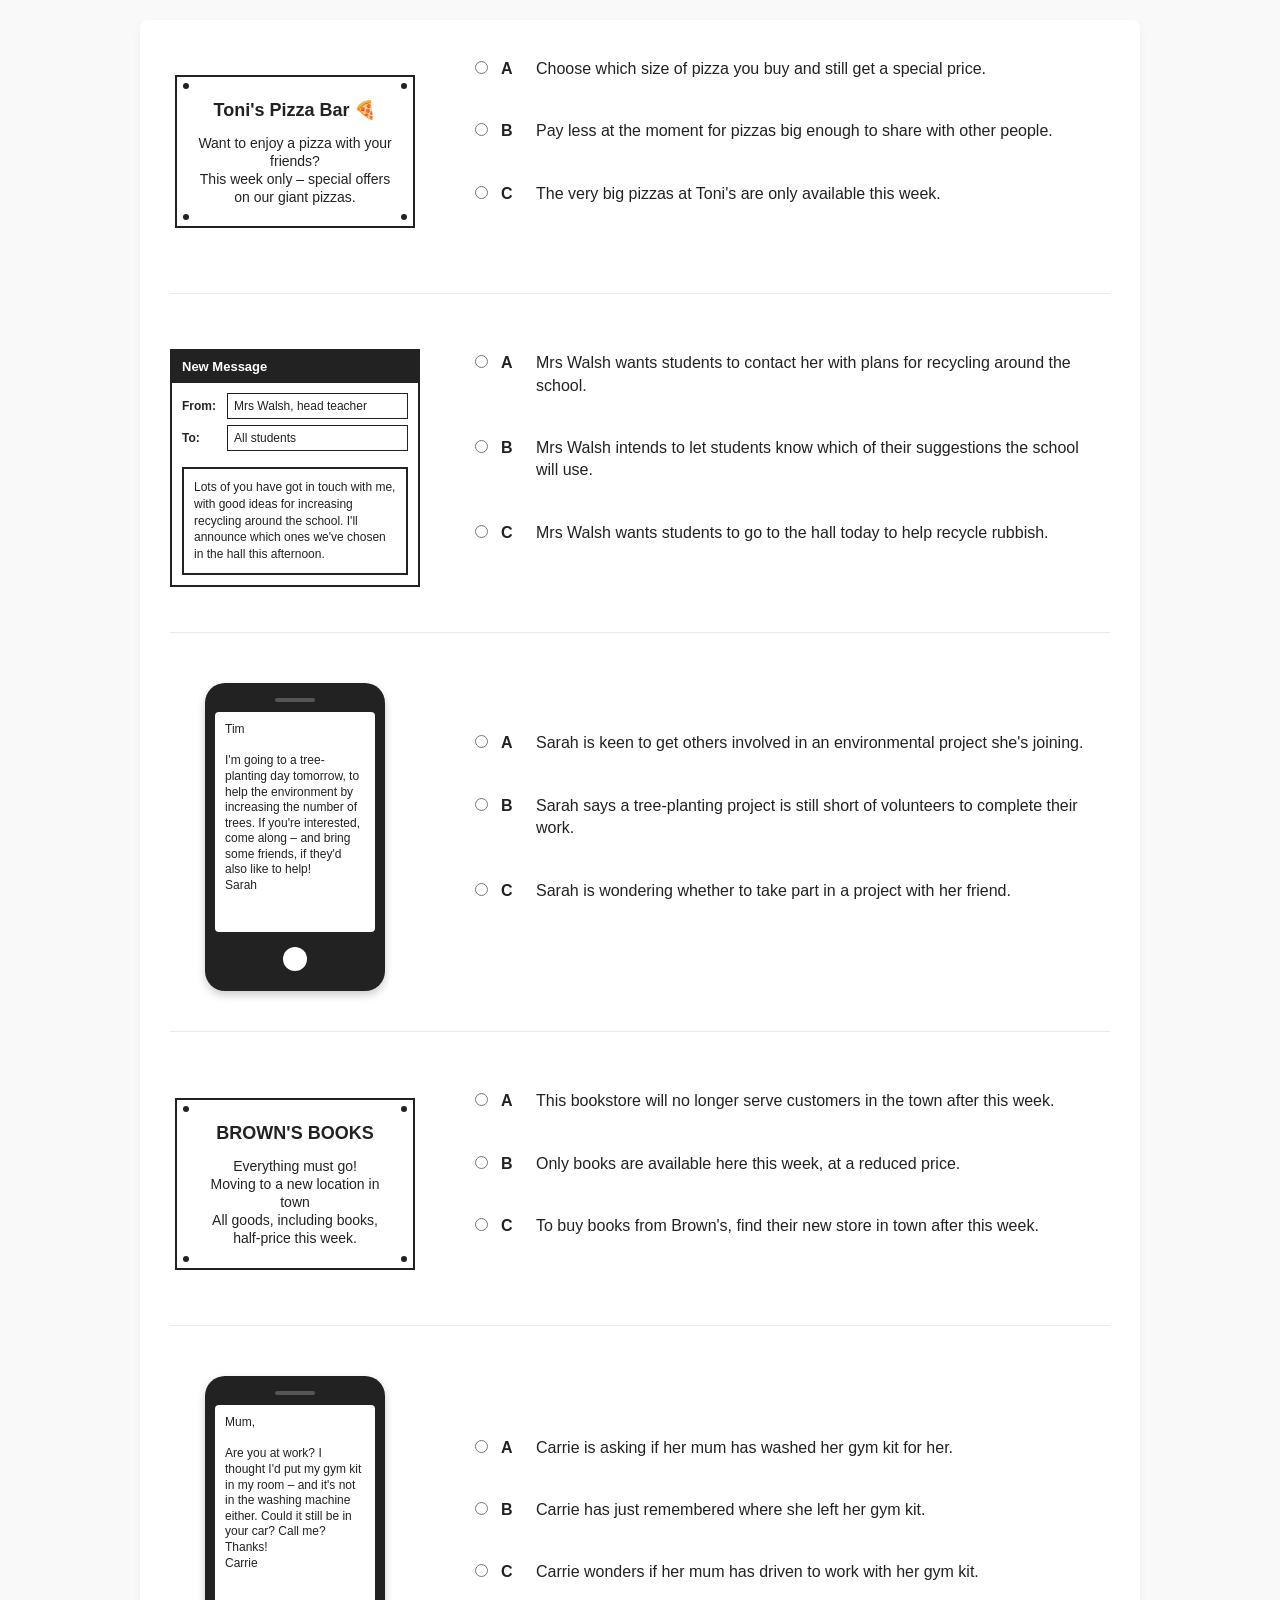
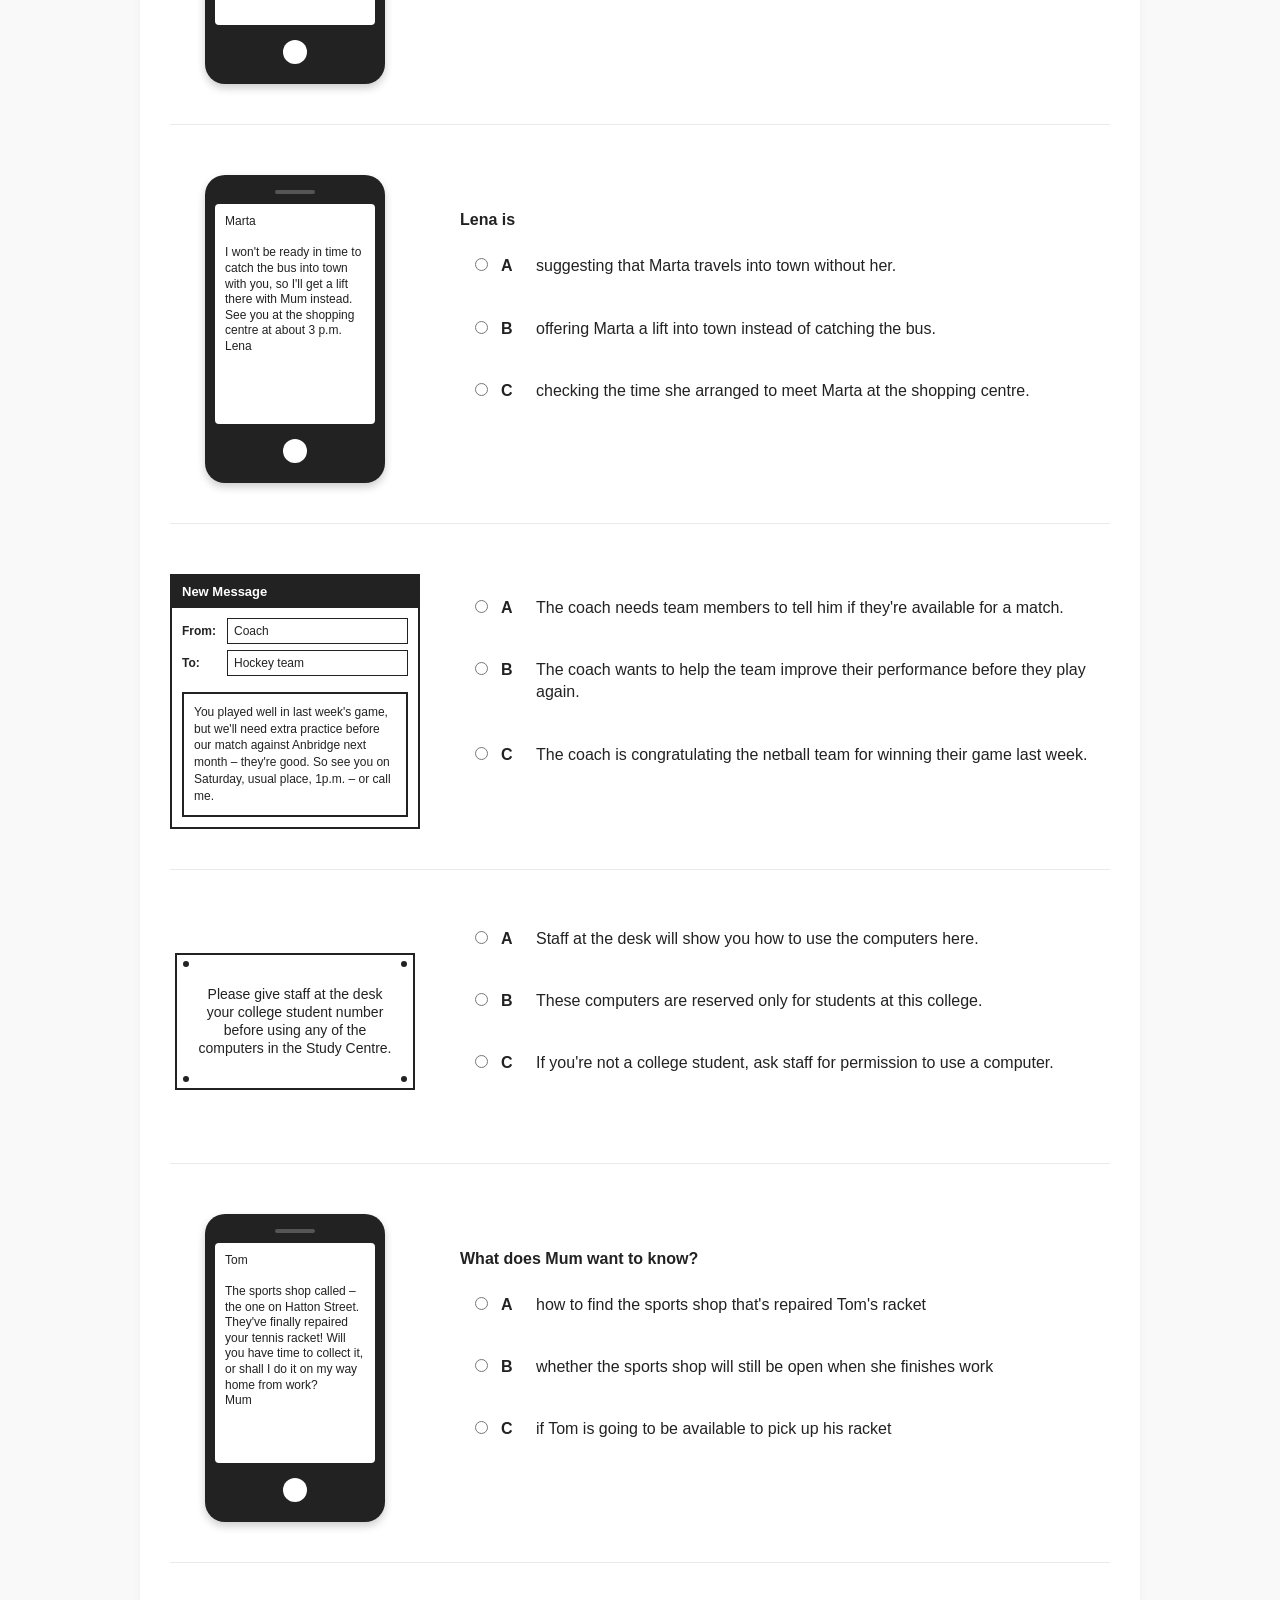
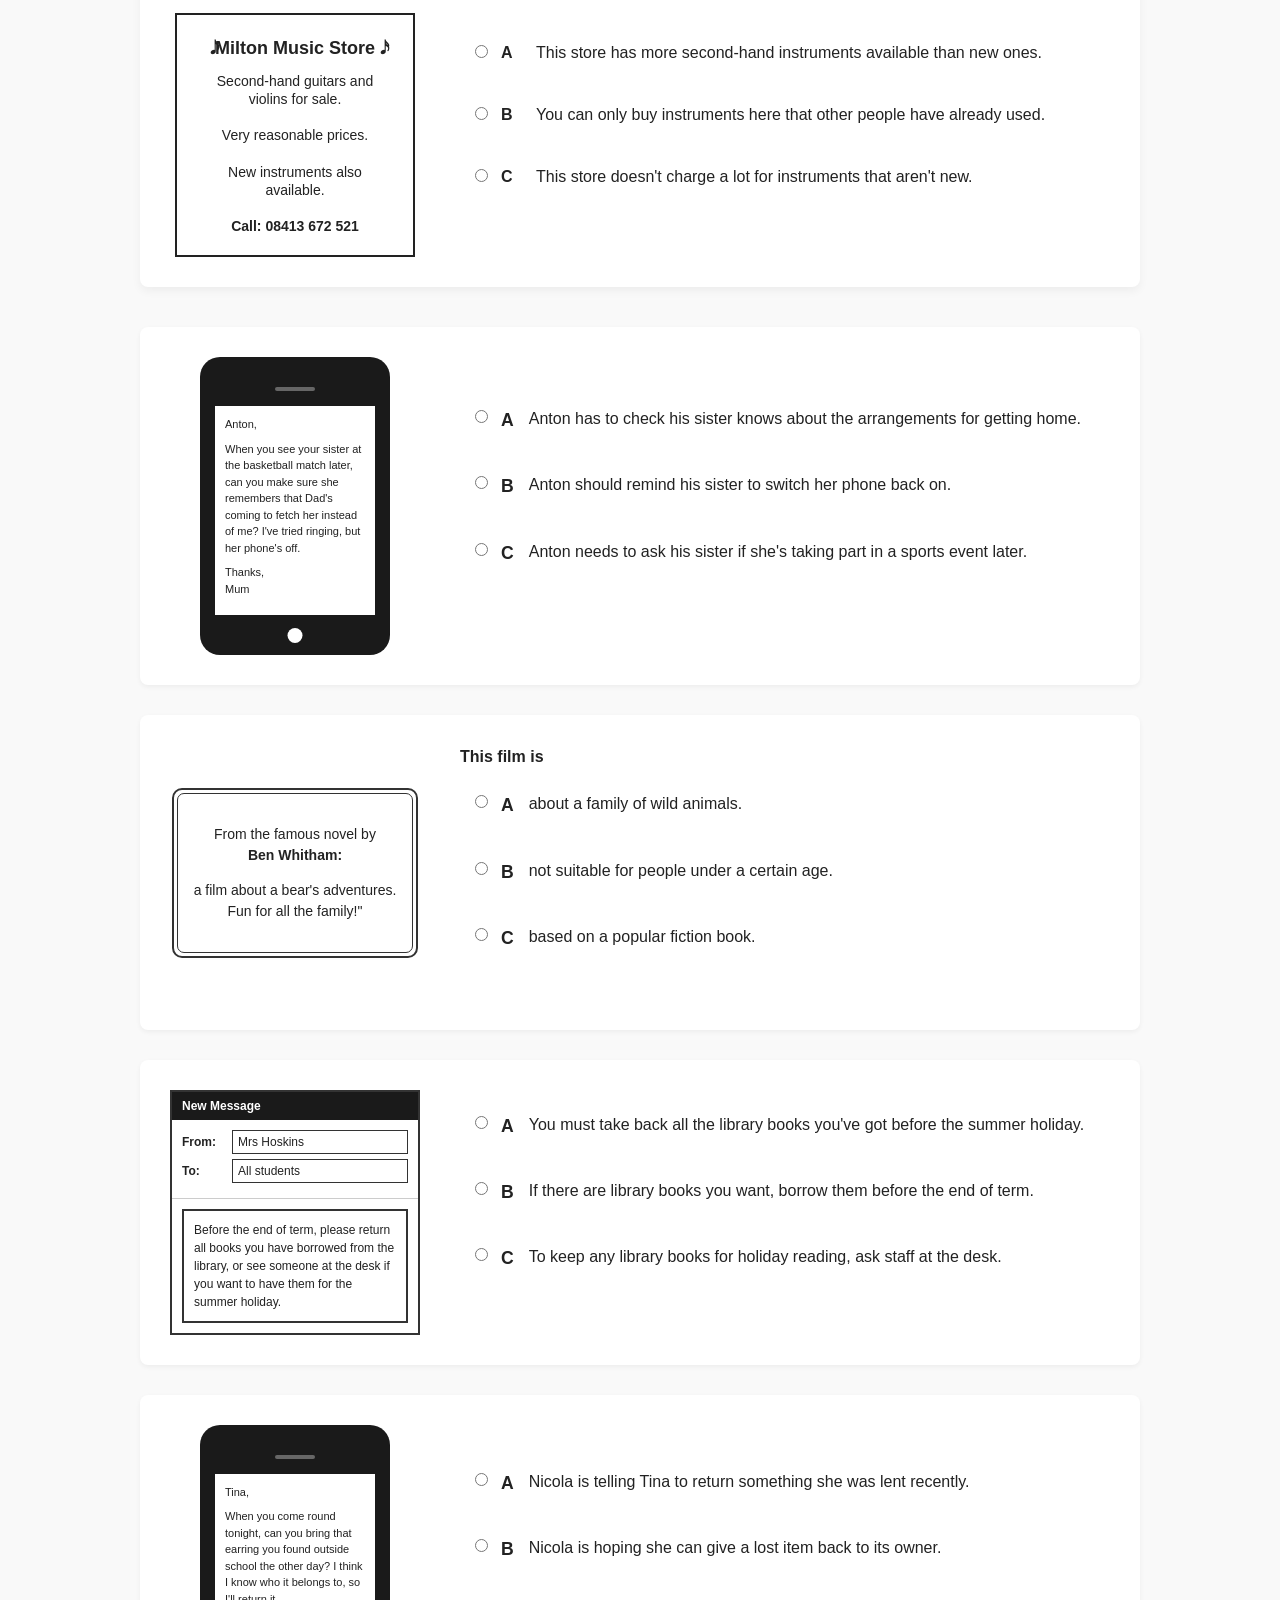
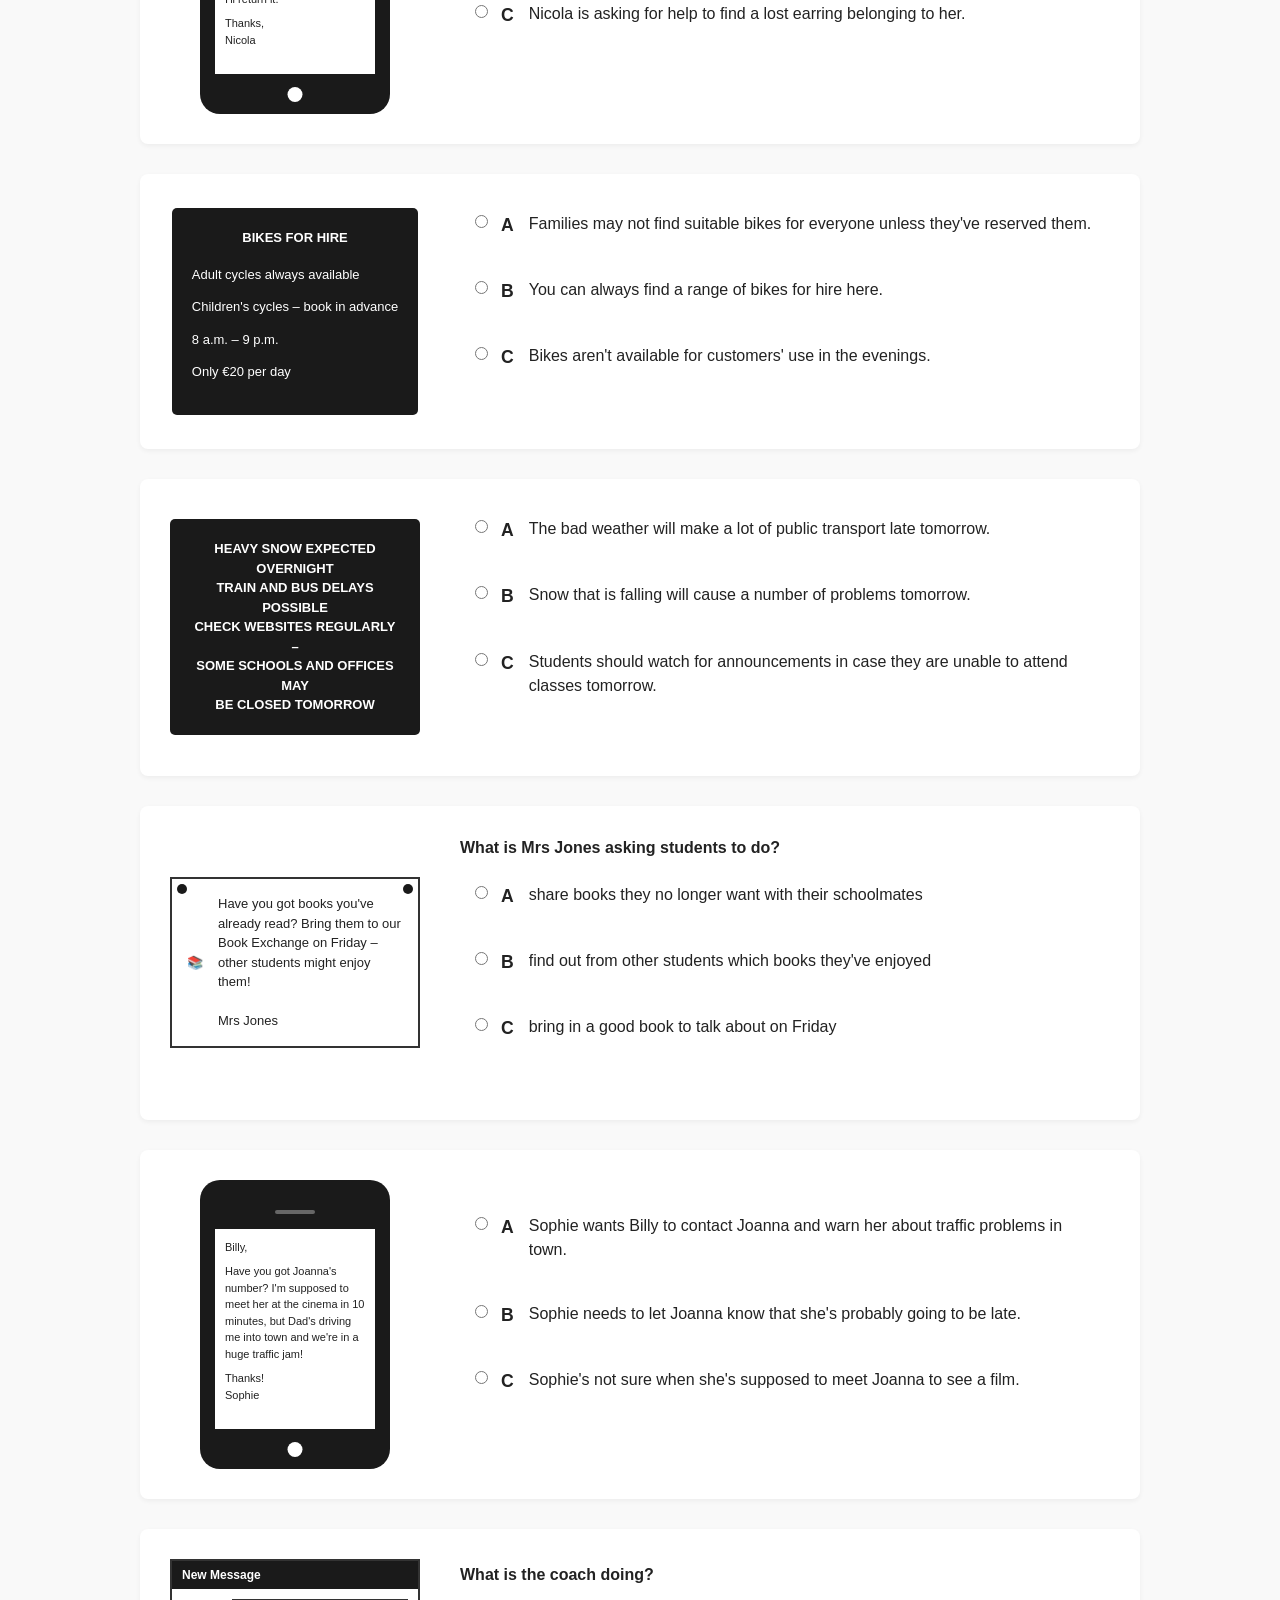
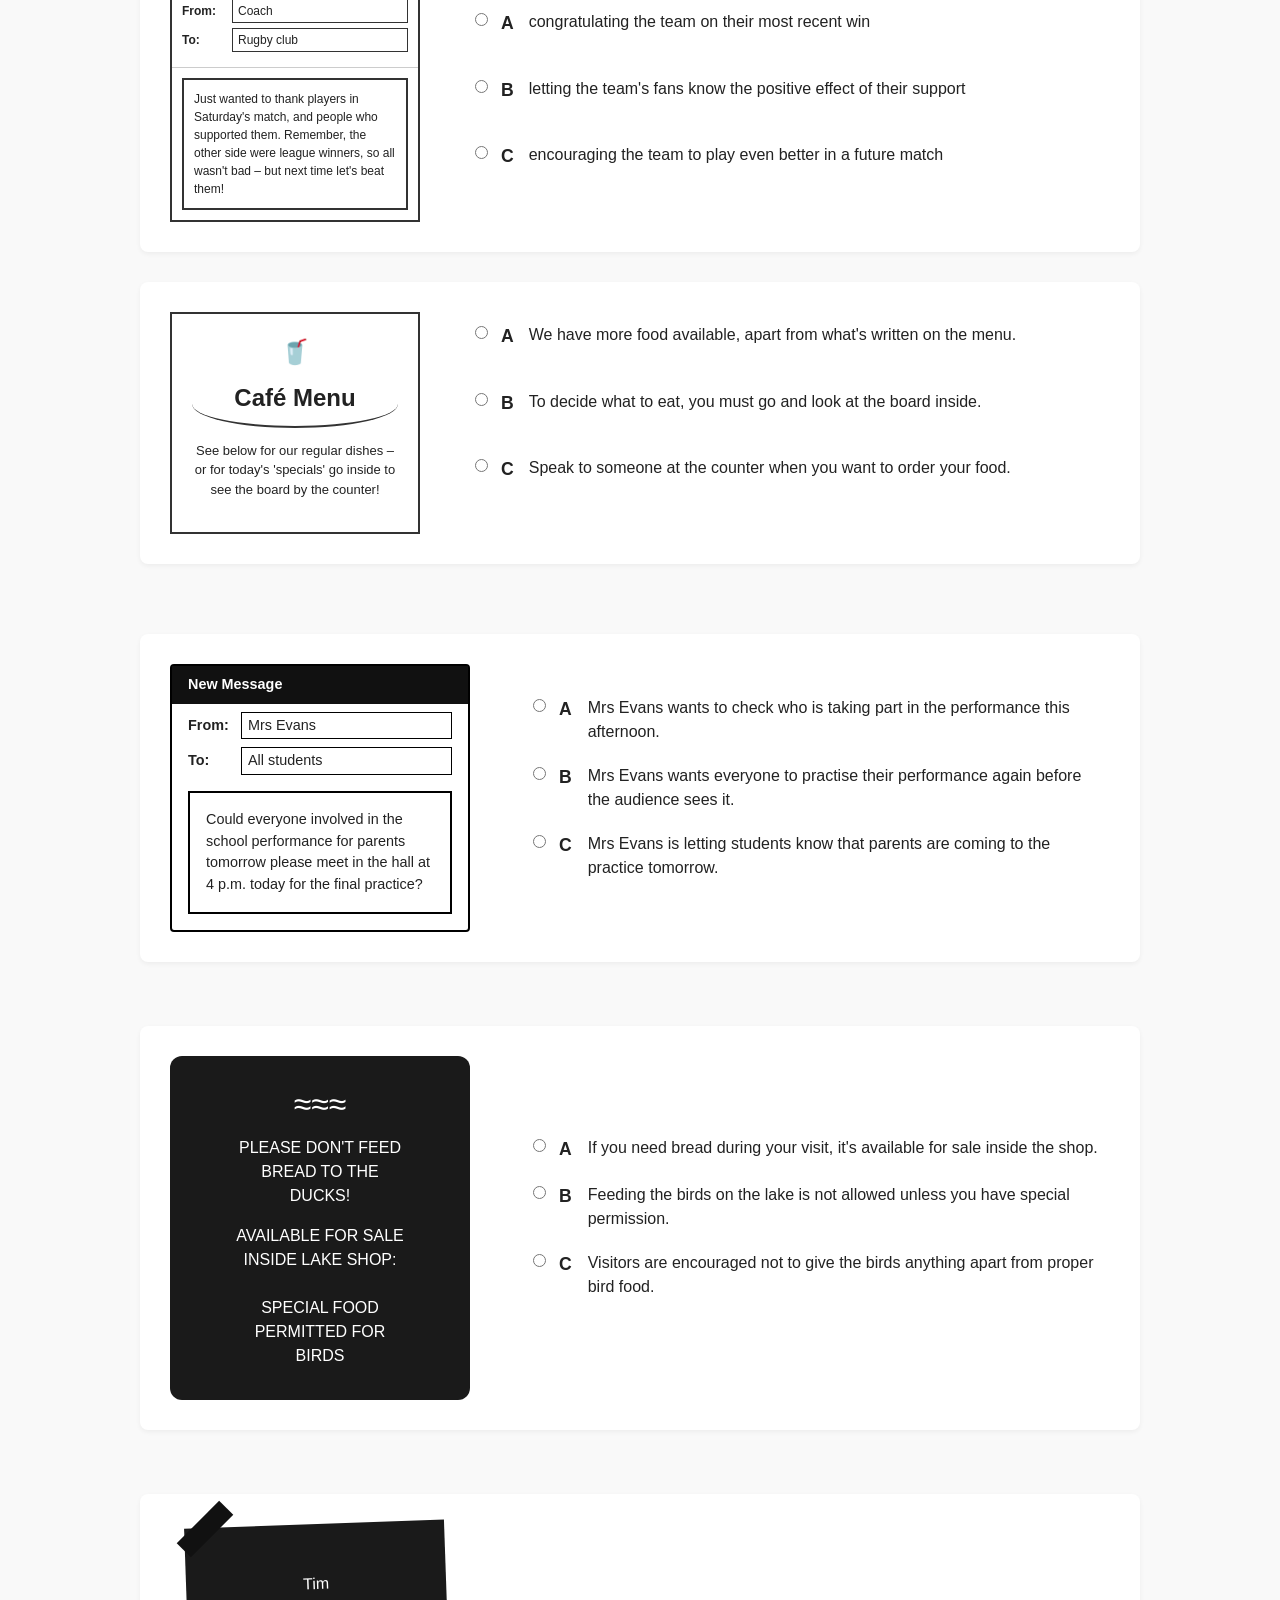
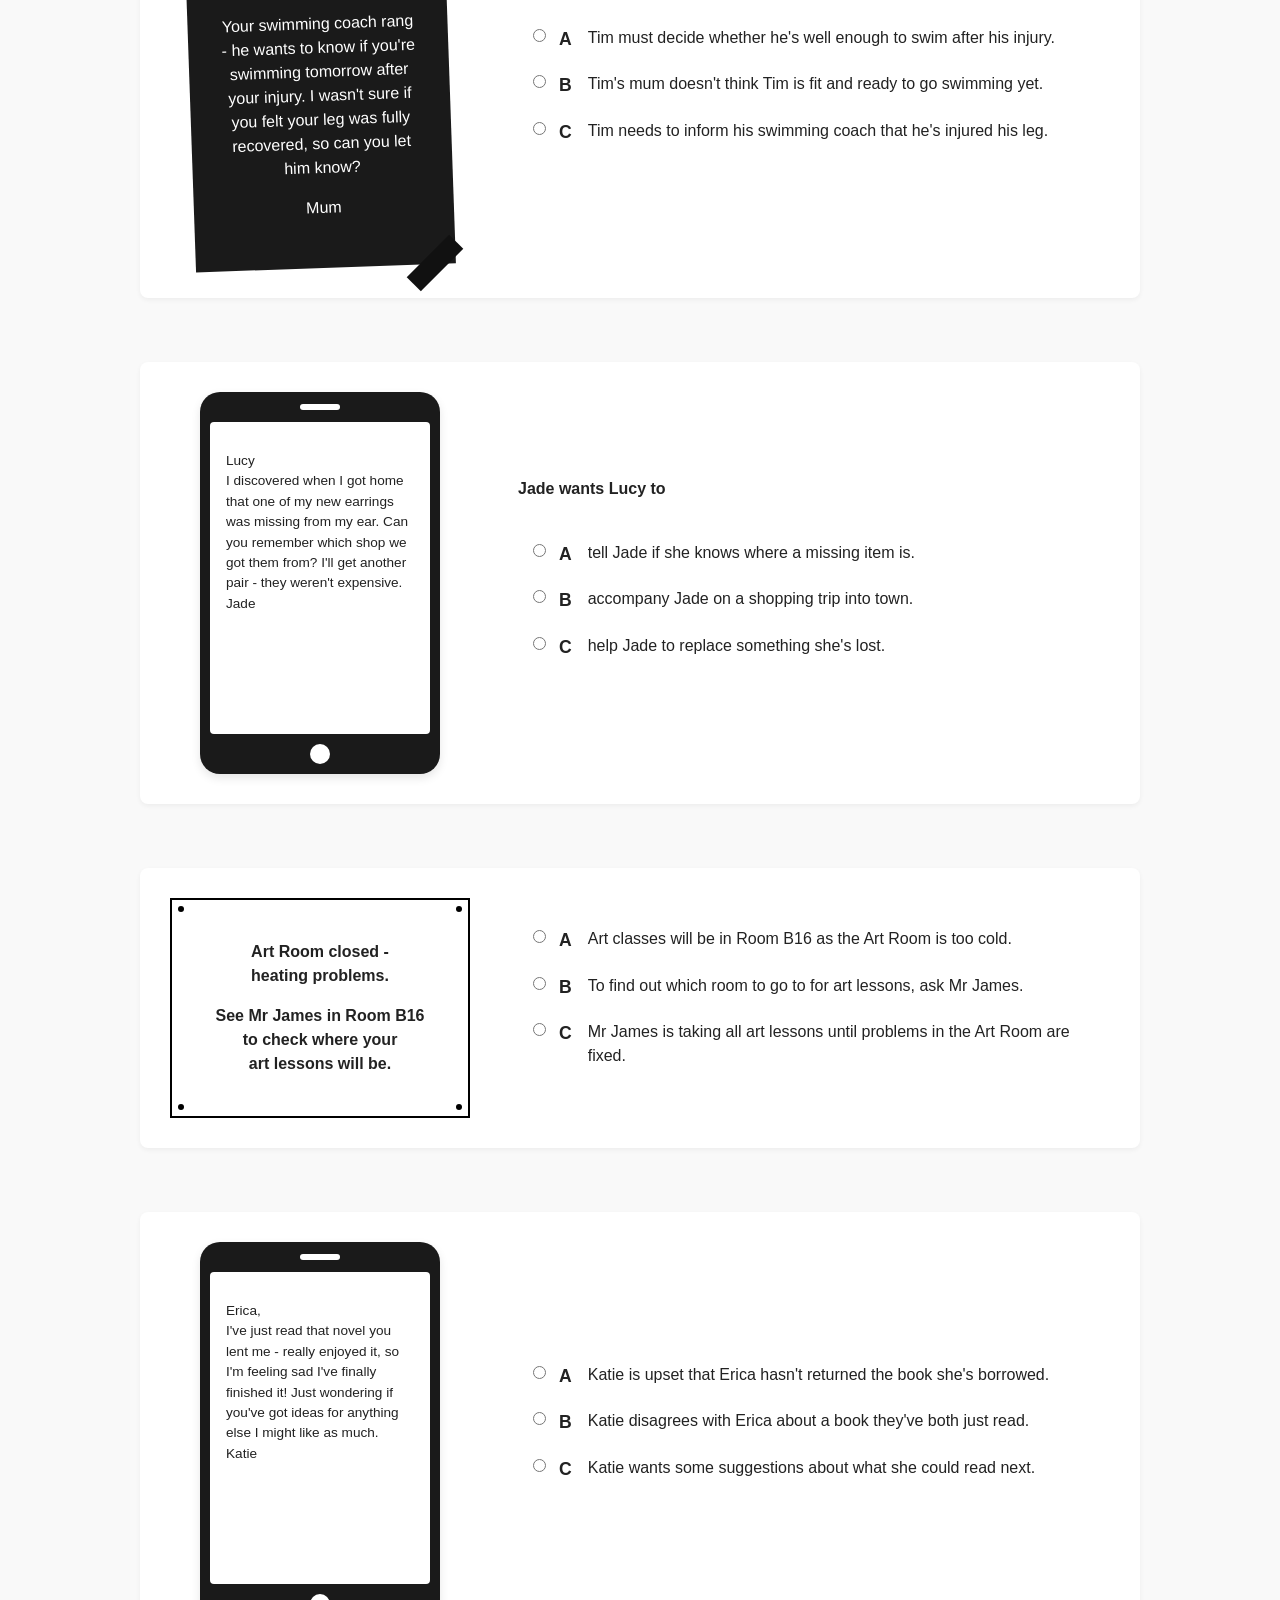
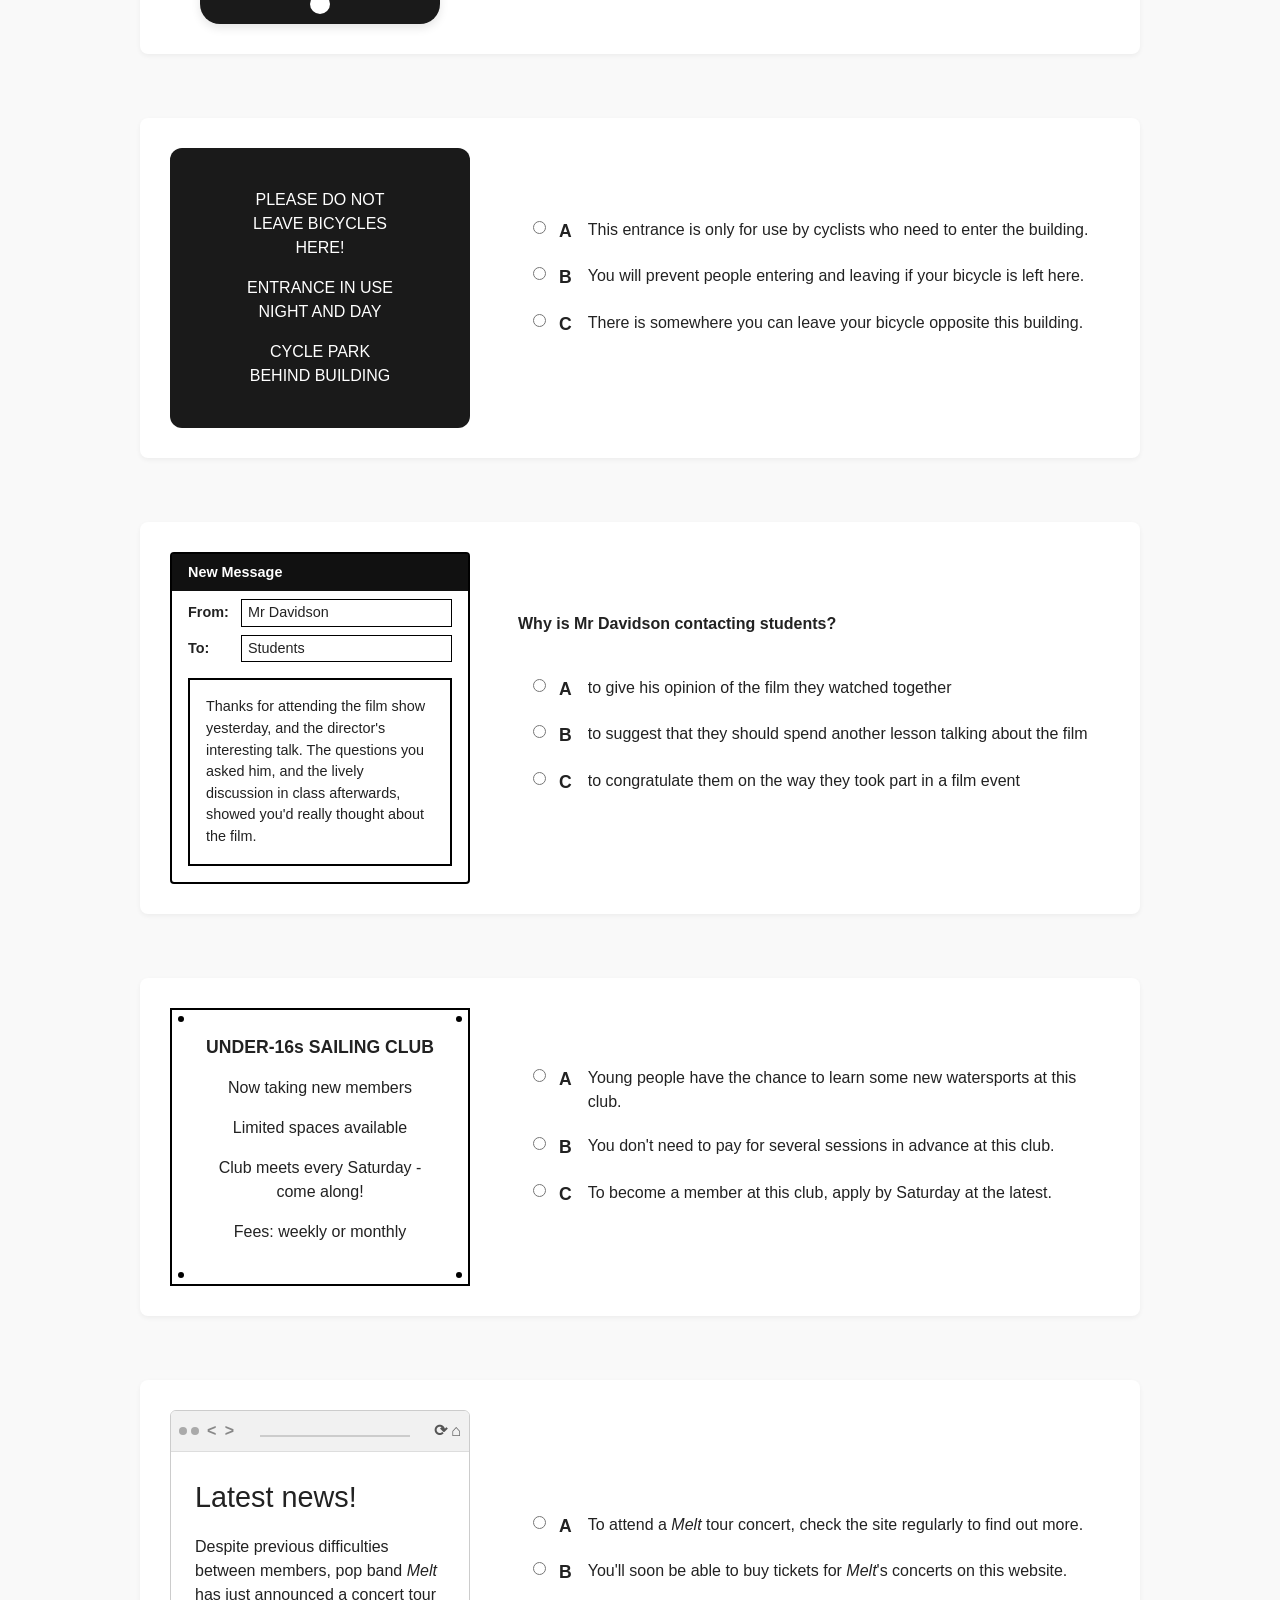
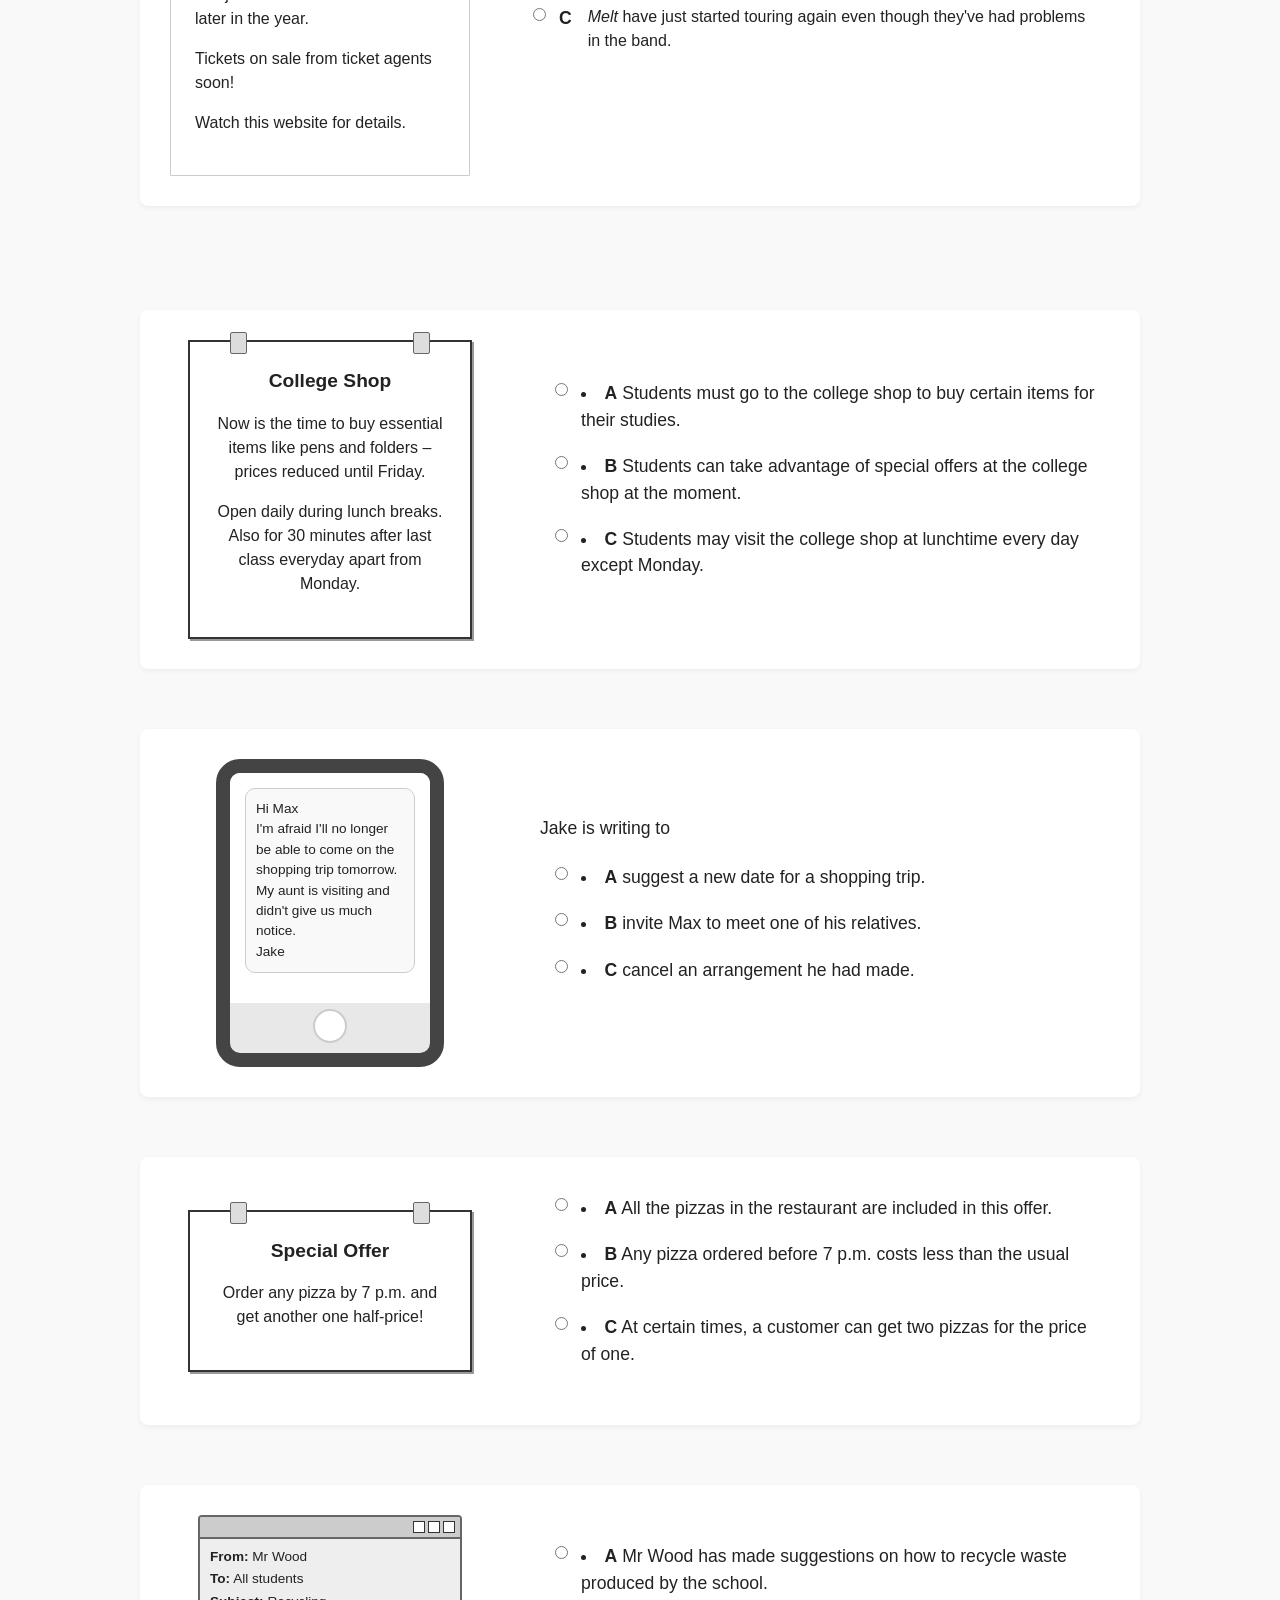
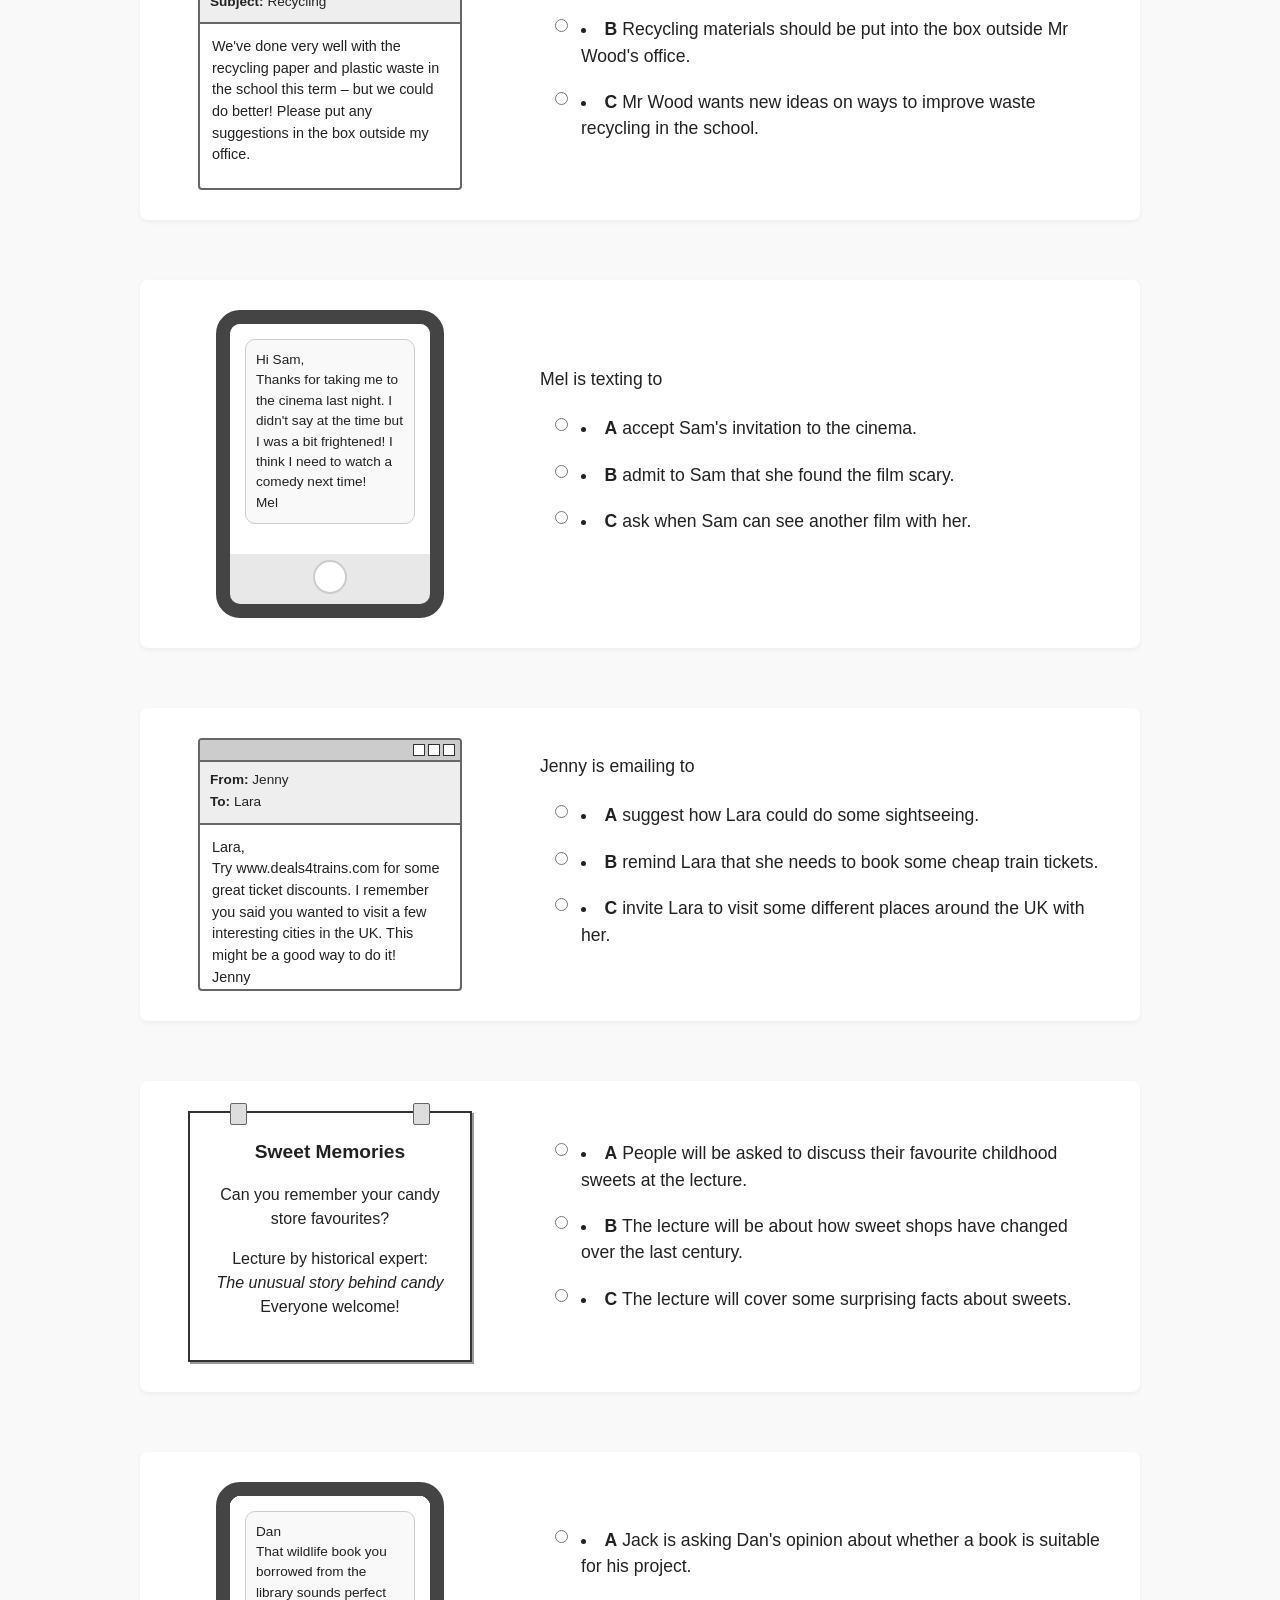
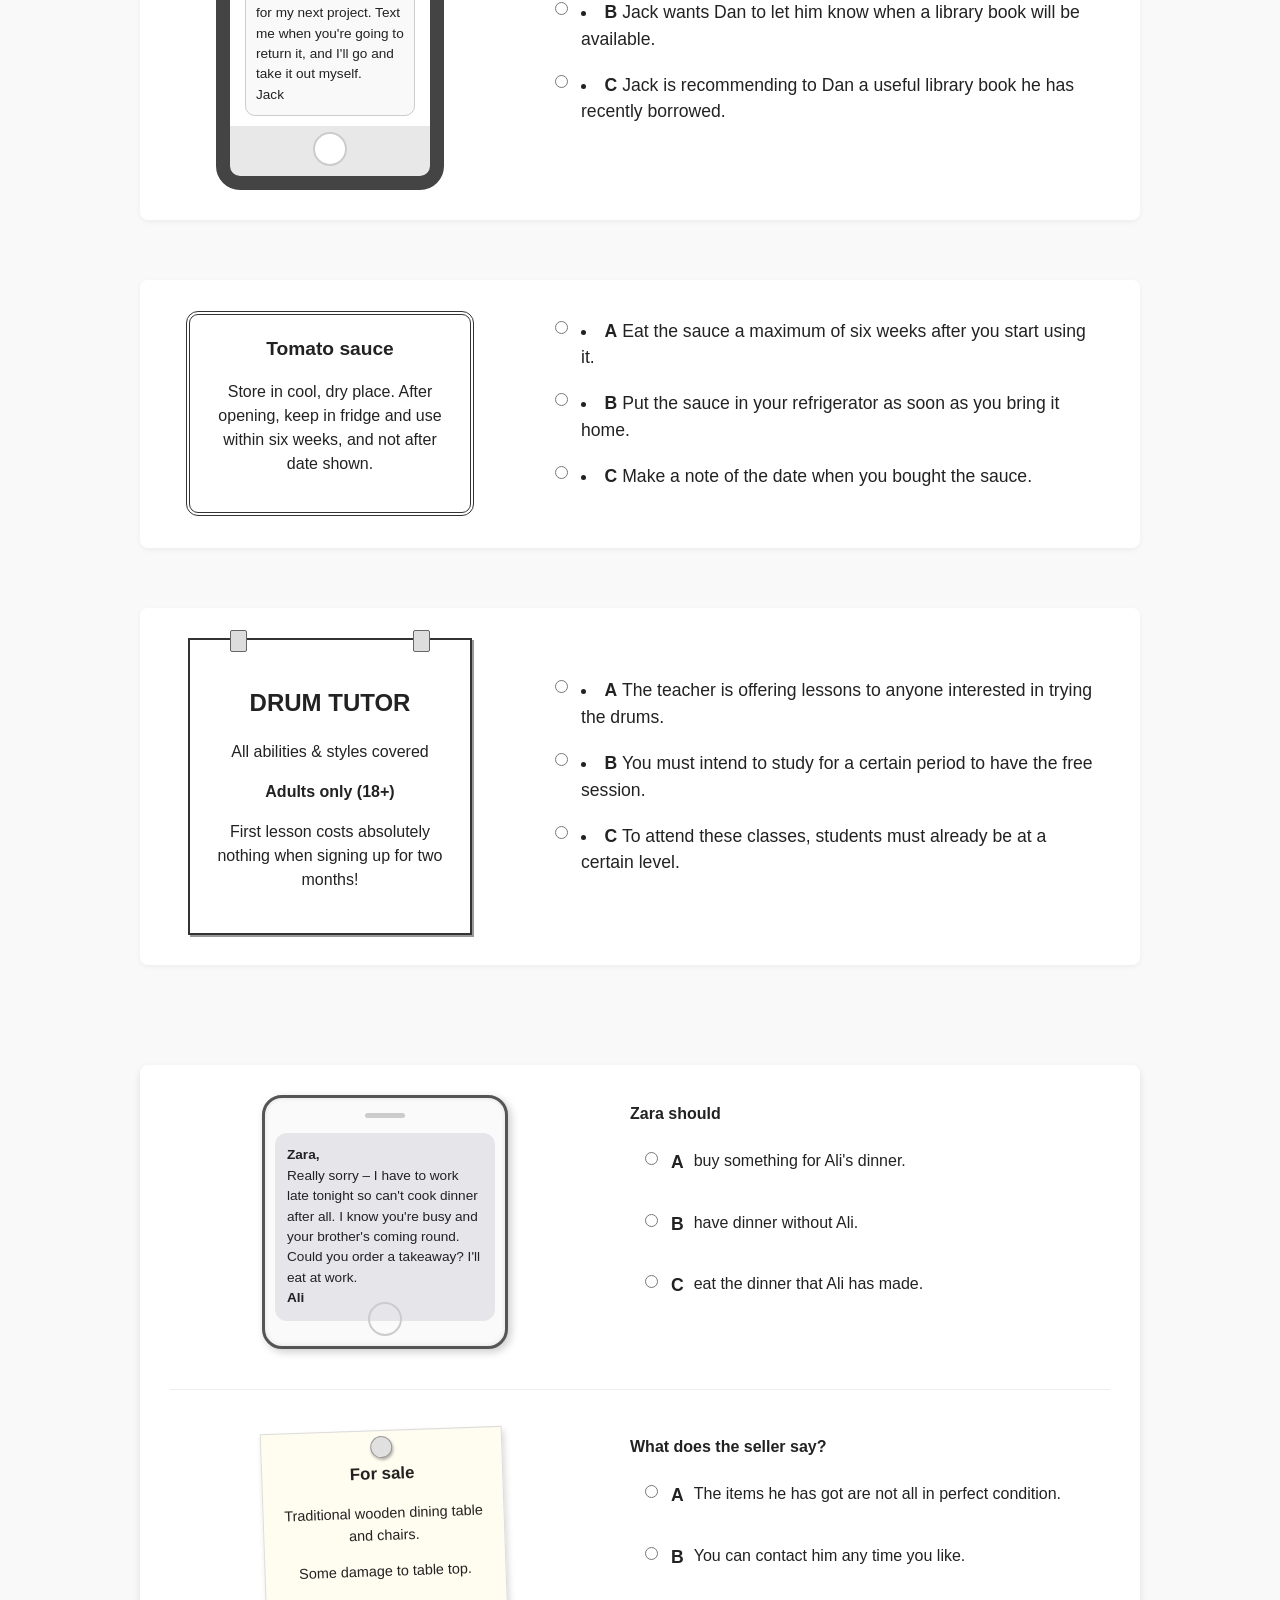
==== commit 71683e4c: "08:13 15/04/2026" ====
--- a/message1/index.html
+++ b/message1/index.html
@@ -1206,5 +1206,6 @@
 
 </div>
 
+<script src="app.js"></script>
 </body>
 </html>
--- a/message1/styles.css
+++ b/message1/styles.css
@@ -0,0 +1,212 @@
+/* =========================================
+   GLOBAL STYLES
+   ========================================= */
+:root {
+    --bg-color: #f9f9f9;
+    --text-color: #222;
+}
+
+body {
+    font-family: Arial, sans-serif;
+    background-color: var(--bg-color);
+    color: var(--text-color);
+    margin: 0;
+    padding: 20px;
+    line-height: 1.5;
+}
+
+.main-wrapper {
+    max-width: 1000px;
+    margin: 0 auto;
+    display: flex;
+    flex-direction: column;
+    gap: 40px;
+}
+
+/* =========================================
+   SET 1 STYLES
+   ========================================= */
+.set-1 .container { background: #fff; padding: 30px; border-radius: 8px; box-shadow: 0 4px 10px rgba(0,0,0,0.05); }
+.set-1 .question-block { display: flex; flex-wrap: wrap; gap: 40px; margin-bottom: 50px; padding-bottom: 40px; border-bottom: 1px solid #eaeaea; align-items: center; }
+.set-1 .question-block:last-child { border-bottom: none; margin-bottom: 0; padding-bottom: 0; }
+.set-1 .stimulus-col { flex: 0 0 auto; min-width: 250px; display: flex; justify-content: center; }
+.set-1 .options-col { flex: 1; min-width: 300px; }
+.set-1 .question-context { font-weight: bold; margin-bottom: 15px; }
+.set-1 .option-item { display: flex; align-items: flex-start; margin-bottom: 20px; line-height: 1.4; }
+.set-1 .option-letter { font-weight: bold; margin-right: 15px; min-width: 20px; }
+.set-1 .sign { border: 2px solid #222; padding: 20px; width: 240px; text-align: center; background: #fff; position: relative; box-sizing: border-box; }
+.set-1 .sign.dots::before, .set-1 .sign.dots::after, .set-1 .sign.dots .dot-bottom-left, .set-1 .sign.dots .dot-bottom-right { content: ''; position: absolute; width: 6px; height: 6px; background: #222; border-radius: 50%; }
+.set-1 .sign.dots::before { top: 6px; left: 6px; }
+.set-1 .sign.dots::after { top: 6px; right: 6px; }
+.set-1 .sign.dots .dot-bottom-left { bottom: 6px; left: 6px; }
+.set-1 .sign.dots .dot-bottom-right { bottom: 6px; right: 6px; }
+.set-1 .sign-title { font-size: 18px; font-weight: bold; margin-bottom: 10px; }
+.set-1 .sign-text { font-size: 14px; line-height: 1.3; }
+.set-1 .phone { width: 180px; background: #222; border-radius: 20px; padding: 15px 10px 20px 10px; box-sizing: border-box; position: relative; box-shadow: 0 4px 8px rgba(0,0,0,0.2); }
+.set-1 .phone-speaker { width: 40px; height: 4px; background: #555; border-radius: 2px; margin: 0 auto 10px auto; }
+.set-1 .phone-screen { background: #fff; height: 220px; border-radius: 4px; padding: 10px; font-size: 12px; line-height: 1.3; overflow-y: hidden; box-sizing: border-box; }
+.set-1 .phone-button { width: 24px; height: 24px; background: #fff; border-radius: 50%; margin: 15px auto 0 auto; }
+.set-1 .email { width: 250px; border: 2px solid #222; background: #fff; box-sizing: border-box; }
+.set-1 .email-header-main { background: #222; color: #fff; padding: 6px 10px; font-size: 13px; font-weight: bold; }
+.set-1 .email-meta { padding: 10px; font-size: 12px; }
+.set-1 .email-row { display: flex; margin-bottom: 6px; align-items: center; }
+.set-1 .email-label { font-weight: bold; width: 45px; }
+.set-1 .email-input { border: 1px solid #222; padding: 3px 6px; flex: 1; }
+.set-1 .email-body-box { border: 2px solid #222; margin: 0 10px 10px 10px; padding: 10px; font-size: 12px; line-height: 1.4; }
+
+/* =========================================
+   SET 2 STYLES
+   ========================================= */
+.set-2 .question-block { display: flex; align-items: center; background: #fff; padding: 30px; margin-bottom: 30px; border-radius: 8px; box-shadow: 0 2px 5px rgba(0,0,0,0.05); gap: 40px; }
+.set-2 .source-material { flex: 0 0 250px; display: flex; justify-content: center; }
+.set-2 .options-list { flex: 1; }
+.set-2 .options-list p.question-lead { font-weight: bold; margin-bottom: 15px; margin-top: 0; }
+.set-2 ul { list-style-type: none; padding: 0; margin: 0; }
+.set-2 li { display: flex; margin-bottom: 20px; align-items: flex-start; }
+.set-2 li strong { margin-right: 15px; font-size: 1.1em; }
+.set-2 .phone-ui { background-color: #1a1a1a; border-radius: 20px; padding: 30px 15px 40px 15px; width: 160px; position: relative; }
+.set-2 .phone-ui::before { content: ''; display: block; width: 40px; height: 4px; background: #666; border-radius: 2px; margin: 0 auto 15px auto; }
+.set-2 .phone-ui::after { content: ''; display: block; width: 15px; height: 15px; background: #fff; border-radius: 50%; position: absolute; bottom: 12px; left: 50%; transform: translateX(-50%); }
+.set-2 .phone-screen { background-color: #fff; padding: 10px; font-size: 11px; min-height: 180px; }
+.set-2 .phone-screen p { margin: 0 0 8px 0; }
+.set-2 .rounded-sign { border: 2px solid #333; border-radius: 10px; padding: 20px; text-align: center; font-size: 14px; position: relative; }
+.set-2 .rounded-sign::before { content: ''; position: absolute; top: 3px; left: 3px; right: 3px; bottom: 3px; border: 1px solid #333; border-radius: 7px; }
+.set-2 .email-ui { border: 2px solid #333; width: 100%; font-size: 12px; }
+.set-2 .email-header-top { background-color: #1a1a1a; color: #fff; padding: 5px 10px; font-weight: bold; }
+.set-2 .email-fields { padding: 10px; border-bottom: 1px solid #ccc; }
+.set-2 .email-field-row { display: flex; align-items: center; margin-bottom: 5px; }
+.set-2 .email-field-label { font-weight: bold; width: 50px; display: flex; align-items: center; }
+.set-2 .email-field-input { border: 1px solid #333; padding: 2px 5px; flex: 1; }
+.set-2 .email-body { padding: 10px; }
+.set-2 .email-body-box { border: 2px solid #333; padding: 10px; }
+.set-2 .black-sign { background-color: #1a1a1a; color: #fff; padding: 20px; border-radius: 5px; text-align: center; font-weight: bold; font-size: 13px; text-transform: uppercase; }
+.set-2 .black-sign-regular { text-transform: none; text-align: left; font-weight: normal; }
+.set-2 .black-sign-regular h4 { text-align: center; margin-top: 0; text-transform: uppercase; }
+.set-2 .notice-board { border: 2px solid #333; padding: 15px; font-size: 13px; display: flex; align-items: center; gap: 15px; position: relative; }
+.set-2 .pin-left, .set-2 .pin-right { position: absolute; top: 5px; width: 10px; height: 10px; background: #1a1a1a; border-radius: 50%; }
+.set-2 .pin-left { left: 5px; }
+.set-2 .pin-right { right: 5px; }
+.set-2 .cafe-menu { border: 2px solid #333; padding: 20px; text-align: center; font-size: 13px; }
+.set-2 .cafe-menu h3 { font-family: 'Comic Sans MS', cursive, sans-serif; font-size: 24px; margin: 10px 0; border-bottom: 2px solid #333; padding-bottom: 10px; border-radius: 50%; }
+@media (max-width: 600px) {
+    .set-2 .question-block { flex-direction: column; align-items: flex-start; }
+    .set-2 .source-material { width: 100%; flex: auto; justify-content: flex-start; }
+}
+
+/* =========================================
+   SET 3 STYLES
+   ========================================= */
+.set-3 .question-container { display: flex; flex-wrap: wrap; gap: 3rem; margin-bottom: 4rem; align-items: center; background: #fff; padding: 30px; border-radius: 8px; box-shadow: 0 2px 5px rgba(0,0,0,0.05); }
+.set-3 .prompt-col { flex: 0 0 300px; }
+.set-3 .options-col { flex: 1; display: flex; flex-direction: column; gap: 1.5rem; }
+.set-3 .option-item { display: flex; gap: 1rem; align-items: flex-start; }
+.set-3 .option-letter { font-weight: bold; font-size: 1.1rem; }
+.set-3 .option-text { font-size: 1rem; }
+.set-3 .context-text { font-weight: bold; margin-bottom: 0.5rem; }
+.set-3 .email-ui { border: 2px solid #000; background: #fff; border-radius: 4px; font-size: 0.9rem; }
+.set-3 .email-header { background: #111; color: #fff; padding: 0.5rem 1rem; font-weight: bold; }
+.set-3 .email-details { padding: 0.5rem 1rem; display: flex; flex-direction: column; gap: 0.5rem; }
+.set-3 .email-row { display: flex; align-items: center; gap: 0.5rem; }
+.set-3 .email-label { font-weight: bold; width: 45px; }
+.set-3 .email-input { border: 1px solid #000; padding: 2px 6px; flex: 1; }
+.set-3 .email-body { border: 2px solid #000; margin: 0.5rem 1rem 1rem 1rem; padding: 1rem; }
+.set-3 .black-sign { background-color: #1a1a1a; color: #fff; border-radius: 12px; padding: 2rem 1.5rem; text-align: center; font-family: Arial, sans-serif; display: flex; flex-direction: column; gap: 1rem; }
+.set-3 .wave-icon { font-size: 2rem; line-height: 1; }
+.set-3 .sticky-wrapper { position: relative; width: 260px; margin: 0 auto; }
+.set-3 .sticky-tape { position: absolute; background: #111; width: 60px; height: 20px; z-index: 2; }
+.set-3 .tape-tl { top: -5px; left: -15px; transform: rotate(-45deg); }
+.set-3 .tape-br { bottom: -5px; right: -15px; transform: rotate(-45deg); }
+.set-3 .sticky-note { background-color: #1a1a1a; color: #fff; padding: 2rem; transform: rotate(-2deg); text-align: center; font-family: "Comic Sans MS", cursive, sans-serif; position: relative; z-index: 1; }
+.set-3 .phone-mockup { background-color: #1a1a1a; border-radius: 20px; width: 220px; margin: 0 auto; padding: 30px 10px 40px 10px; position: relative; box-shadow: 0 4px 10px rgba(0,0,0,0.1); }
+.set-3 .phone-speaker { width: 40px; height: 6px; background-color: #fff; border-radius: 4px; position: absolute; top: 12px; left: 50%; transform: translateX(-50%); }
+.set-3 .phone-button { width: 20px; height: 20px; background-color: #fff; border-radius: 50%; position: absolute; bottom: 10px; left: 50%; transform: translateX(-50%); }
+.set-3 .phone-screen { background-color: #fff; height: 280px; padding: 1rem; border-radius: 4px; font-size: 0.85rem; overflow: hidden; }
+.set-3 .notice-board { border: 2px solid #000; padding: 1.5rem; position: relative; text-align: center; background: #fff; }
+.set-3 .screw { position: absolute; width: 6px; height: 6px; background-color: #000; border-radius: 50%; }
+.set-3 .screw.tl { top: 6px; left: 6px; }
+.set-3 .screw.tr { top: 6px; right: 6px; }
+.set-3 .screw.bl { bottom: 6px; left: 6px; }
+.set-3 .screw.br { bottom: 6px; right: 6px; }
+.set-3 .notice-title { font-weight: bold; font-size: 1.1rem; margin-bottom: 0.5rem; }
+.set-3 .browser-window { border: 1px solid #ccc; background: #fff; border-radius: 6px 6px 0 0; overflow: hidden; }
+.set-3 .browser-bar { background-color: #f1f1f1; padding: 0.5rem; display: flex; align-items: center; gap: 0.5rem; border-bottom: 1px solid #ddd; }
+.set-3 .browser-dots { display: flex; gap: 4px; }
+.set-3 .dot { width: 8px; height: 8px; background-color: #aaa; border-radius: 50%; }
+.set-3 .browser-nav { font-weight: bold; color: #888; letter-spacing: 2px; }
+.set-3 .browser-address { flex: 1; border-bottom: 2px solid #ccc; height: 10px; margin: 0 1rem; }
+.set-3 .browser-icons { display: flex; gap: 8px; color: #555; font-weight: bold; }
+.set-3 .browser-content { padding: 1.5rem; }
+.set-3 .browser-content h2 { margin-top: 0; font-size: 1.8rem; font-weight: normal; margin-bottom: 0.5rem; }
+@media (max-width: 768px) {
+    .set-3 .question-container { flex-direction: column; align-items: flex-start; }
+    .set-3 .prompt-col { width: 100%; flex: none; }
+}
+
+/* =========================================
+   SET 4 STYLES
+   ========================================= */
+.set-4 .question-row { display: flex; gap: 50px; align-items: center; margin-bottom: 60px; padding: 30px; background: #fff; border-radius: 8px; box-shadow: 0 2px 5px rgba(0,0,0,0.05); }
+.set-4 .visual-column { flex: 0 0 320px; display: flex; justify-content: center; }
+.set-4 .options-column { flex: 1; font-size: 1.1em; }
+.set-4 .options-intro { margin-bottom: 15px; }
+.set-4 ul.options-list { list-style-type: none; padding: 0; margin: 0; }
+.set-4 ul.options-list li { margin-bottom: 15px; display: flex; align-items: flex-start; gap: 10px; }
+.set-4 ul.options-list li strong { font-weight: bold; }
+.set-4 .notice { background: #fff; border: 2px solid #333; padding: 25px 20px; width: 240px; text-align: center; position: relative; box-shadow: 2px 2px 0 #999; }
+.set-4 .notice::before, .set-4 .notice::after { content: ''; position: absolute; top: -10px; width: 15px; height: 20px; background: #ddd; border: 1px solid #666; border-radius: 2px; }
+.set-4 .notice::before { left: 40px; }
+.set-4 .notice::after { right: 40px; }
+.set-4 .notice h3 { margin-top: 0; font-size: 1.2em; margin-bottom: 10px; }
+.set-4 .phone { background: #e8e8e8; border: 14px solid #444; border-radius: 24px; width: 200px; height: 280px; position: relative; display: flex; flex-direction: column; overflow: hidden; }
+.set-4 .phone::before { content: ''; position: absolute; top: -14px; left: 50%; transform: translateX(-50%); width: 40px; height: 6px; background: #222; border-bottom-left-radius: 4px; border-bottom-right-radius: 4px; }
+.set-4 .phone::after { content: ''; position: absolute; bottom: 10px; left: 50%; transform: translateX(-50%); width: 30px; height: 30px; background: #fff; border: 2px solid #ccc; border-radius: 50%; }
+.set-4 .phone-screen { background: #fff; flex: 1; margin-bottom: 50px; padding: 15px; font-size: 0.85em; overflow-y: auto; }
+.set-4 .phone-bubble { border: 1px solid #ccc; border-radius: 10px; padding: 10px; background: #f9f9f9; }
+.set-4 .email { border: 2px solid #666; width: 260px; background: #fff; border-radius: 4px; overflow: hidden; }
+.set-4 .email-top-bar { background: #ccc; height: 20px; display: flex; justify-content: flex-end; align-items: center; padding: 0 5px; border-bottom: 2px solid #666; }
+.set-4 .email-top-bar span { display: inline-block; width: 10px; height: 10px; border: 1px solid #333; margin-left: 3px; background: #fff; }
+.set-4 .email-header { background: #eee; padding: 8px 10px; border-bottom: 2px solid #666; font-size: 0.85em; }
+.set-4 .email-header div { margin-bottom: 2px; }
+.set-4 .email-body { padding: 12px; font-size: 0.9em; height: 140px; overflow-y: auto; }
+.set-4 .label { border: 4px double #333; border-radius: 12px; padding: 20px; width: 240px; text-align: center; background: #fff; }
+.set-4 .label h3 { margin-top: 0; margin-bottom: 10px; font-size: 1.2em; }
+@media (max-width: 768px) {
+    .set-4 .question-row { flex-direction: column; gap: 20px; }
+}
+
+/* =========================================
+   SET 5 STYLES
+   ========================================= */
+.set-5 .container { background: #fff; padding: 30px; box-shadow: 0 4px 8px rgba(0,0,0,0.1); border-radius: 8px; }
+.set-5 .question-block { display: flex; flex-wrap: wrap; align-items: center; margin-bottom: 40px; padding-bottom: 40px; border-bottom: 1px solid #eee; gap: 30px; }
+.set-5 .question-block:last-child { border-bottom: none; margin-bottom: 0; padding-bottom: 0; }
+.set-5 .visual-pane { flex: 1 1 300px; display: flex; justify-content: center; }
+.set-5 .options-pane { flex: 1 1 350px; }
+.set-5 .question-stem { font-weight: bold; margin-bottom: 15px; }
+.set-5 .option { margin-bottom: 15px; display: flex; align-items: flex-start; }
+.set-5 .option strong { margin-right: 10px; font-size: 1.1em; }
+.set-5 .phone { width: 220px; border: 3px solid #555; border-radius: 20px; background: #fafafa; padding: 15px 10px 25px 10px; position: relative; box-shadow: inset 0 0 5px rgba(0,0,0,0.1), 3px 3px 8px rgba(0,0,0,0.2); }
+.set-5 .phone::before { content: ''; display: block; width: 40px; height: 5px; background: #ccc; border-radius: 5px; margin: 0 auto 15px auto; }
+.set-5 .phone::after { content: ''; display: block; width: 30px; height: 30px; border: 2px solid #ccc; border-radius: 50%; position: absolute; bottom: 10px; left: 50%; transform: translateX(-50%); }
+.set-5 .message-bubble { background: #e5e5ea; padding: 12px; border-radius: 12px; font-size: 0.85em; position: relative; }
+.set-5 .pinned-note { width: 200px; background: #fffdf0; padding: 25px 20px; border: 1px solid #ddd; box-shadow: 2px 4px 6px rgba(0,0,0,0.15); position: relative; text-align: center; transform: rotate(-2deg); font-size: 0.9em; }
+.set-5 .pin-top { width: 20px; height: 20px; background: #e0e0e0; border: 1px solid #999; border-radius: 50%; position: absolute; top: 5px; left: 50%; transform: translateX(-50%); box-shadow: 1px 2px 3px rgba(0,0,0,0.3); }
+.set-5 .plaque { width: 260px; background: #f0f0f0; border: 2px solid #aaa; padding: 20px; text-align: center; position: relative; box-shadow: 2px 2px 4px rgba(0,0,0,0.2); font-size: 0.9em; }
+.set-5 .screw { width: 10px; height: 10px; background: #dcdcdc; border: 1px solid #888; border-radius: 50%; position: absolute; }
+.set-5 .screw.tl { top: 5px; left: 5px; }
+.set-5 .screw.tr { top: 5px; right: 5px; }
+.set-5 .screw.bl { bottom: 5px; left: 5px; }
+.set-5 .screw.br { bottom: 5px; right: 5px; }
+.set-5 .email-window { width: 260px; border: 1px solid #bbb; border-radius: 4px 4px 0 0; background: #fff; box-shadow: 2px 2px 5px rgba(0,0,0,0.1); overflow: hidden; }
+.set-5 .email-header { background: #e0e0e0; padding: 8px; display: flex; gap: 4px; border-bottom: 1px solid #bbb; }
+.set-5 .email-dot { width: 8px; height: 8px; border-radius: 50%; background: #fff; border: 1px solid #999; }
+.set-5 .email-body { padding: 15px; font-size: 0.85em; }
+.set-5 .corkboard { width: 240px; background: #cd9a5b; padding: 15px; border: 6px solid #4a3018; box-shadow: inset 0 0 10px rgba(0,0,0,0.5); }
+.set-5 .cork-paper { background: #fff; padding: 15px; font-size: 0.85em; position: relative; box-shadow: 2px 2px 4px rgba(0,0,0,0.3); }
+.set-5 .cork-pin { width: 8px; height: 8px; background: #333; border-radius: 50%; position: absolute; }
+.set-5 .cork-pin.tl { top: 5px; left: 5px; }
+.set-5 .cork-pin.tr { top: 5px; right: 5px; }
+.set-5 .cork-pin.bl { bottom: 5px; left: 5px; }
+.set-5 .cork-pin.br { bottom: 5px; right: 5px; }
+.set-5 .torn-paper { width: 220px; background: #fff; padding: 20px; border: 1px solid #ccc; border-top: 15px solid #333; border-top-left-radius: 15px; box-shadow: 2px 2px 5px rgba(0,0,0,0.1); font-size: 0.9em; position: relative; }
+.set-5 .torn-edge { position: absolute; bottom: -10px; left: 0; width: 100%; height: 10px; background: linear-gradient(-45deg, transparent 5px, #fff 0), linear-gradient(45deg, transparent 5px, #fff 0); background-position: left bottom; background-repeat: repeat-x; background-size: 10px 10px; border-bottom: 1px solid #ccc; }
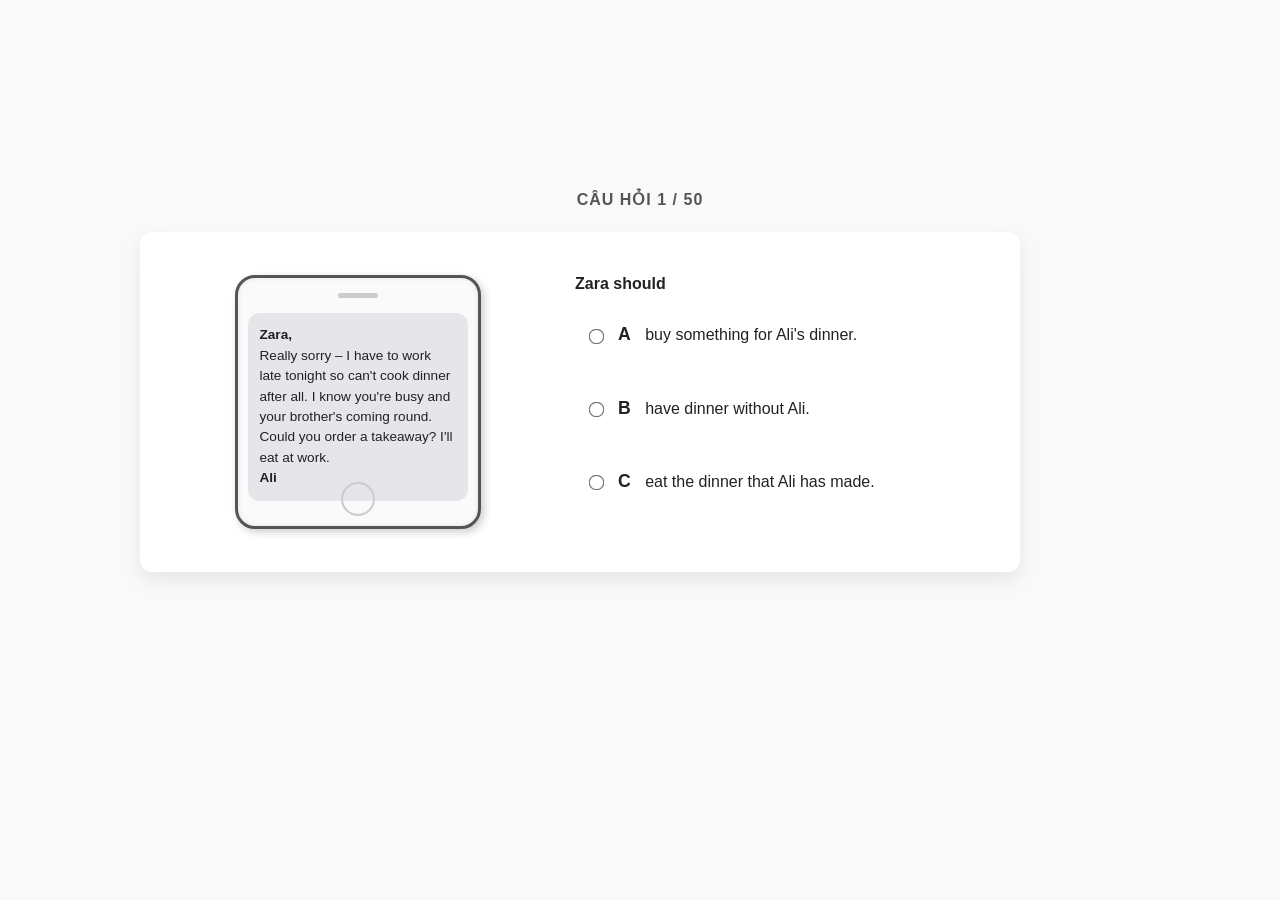
==== commit 840d0675: "Final 1" ====
--- a/message1/index.html
+++ b/message1/index.html
@@ -9,1201 +9,1203 @@
 <body>
 
 <div class="main-wrapper">
-
-    <div class="set-1">
-        <div class="container">
+    <div id="quiz-app"></div>
+
+    <div id="question-bank" style="display: none;">
+        <div class="set-1">
+            <div class="container">
+                <div class="question-block">
+                    <div class="stimulus-col">
+                        <div class="sign dots">
+                            <div class="dot-bottom-left"></div>
+                            <div class="dot-bottom-right"></div>
+                            <div class="sign-title">Toni's Pizza Bar &#127829;</div>
+                            <div class="sign-text">
+                                Want to enjoy a pizza with your friends?<br>
+                                This week only &ndash; special offers on our giant pizzas.
+                            </div>
+                        </div>
+                    </div>
+                    <div class="options-col">
+                        <div class="option-item">
+                            <div class="option-letter">A</div>
+                            <div>Choose which size of pizza you buy and still get a special price.</div>
+                        </div>
+                        <div class="option-item">
+                            <div class="option-letter">B</div>
+                            <div>Pay less at the moment for pizzas big enough to share with other people.</div>
+                        </div>
+                        <div class="option-item">
+                            <div class="option-letter">C</div>
+                            <div>The very big pizzas at Toni's are only available this week.</div>
+                        </div>
+                    </div>
+                </div>
+
+                <div class="question-block">
+                    <div class="stimulus-col">
+                        <div class="email">
+                            <div class="email-header-main">New Message</div>
+                            <div class="email-meta">
+                                <div class="email-row">
+                                    <div class="email-label">From:</div>
+                                    <div class="email-input">Mrs Walsh, head teacher</div>
+                                </div>
+                                <div class="email-row">
+                                    <div class="email-label">To:</div>
+                                    <div class="email-input">All students</div>
+                                </div>
+                            </div>
+                            <div class="email-body-box">
+                                Lots of you have got in touch with me, with good ideas for increasing recycling around the school. I'll announce which ones we've chosen in the hall this afternoon.
+                            </div>
+                        </div>
+                    </div>
+                    <div class="options-col">
+                        <div class="option-item">
+                            <div class="option-letter">A</div>
+                            <div>Mrs Walsh wants students to contact her with plans for recycling around the school.</div>
+                        </div>
+                        <div class="option-item">
+                            <div class="option-letter">B</div>
+                            <div>Mrs Walsh intends to let students know which of their suggestions the school will use.</div>
+                        </div>
+                        <div class="option-item">
+                            <div class="option-letter">C</div>
+                            <div>Mrs Walsh wants students to go to the hall today to help recycle rubbish.</div>
+                        </div>
+                    </div>
+                </div>
+
+                <div class="question-block">
+                    <div class="stimulus-col">
+                        <div class="phone">
+                            <div class="phone-speaker"></div>
+                            <div class="phone-screen">
+                                Tim<br><br>
+                                I'm going to a tree-planting day tomorrow, to help the environment by increasing the number of trees. If you're interested, come along &ndash; and bring some friends, if they'd also like to help!<br>
+                                Sarah
+                            </div>
+                            <div class="phone-button"></div>
+                        </div>
+                    </div>
+                    <div class="options-col">
+                        <div class="option-item">
+                            <div class="option-letter">A</div>
+                            <div>Sarah is keen to get others involved in an environmental project she's joining.</div>
+                        </div>
+                        <div class="option-item">
+                            <div class="option-letter">B</div>
+                            <div>Sarah says a tree-planting project is still short of volunteers to complete their work.</div>
+                        </div>
+                        <div class="option-item">
+                            <div class="option-letter">C</div>
+                            <div>Sarah is wondering whether to take part in a project with her friend.</div>
+                        </div>
+                    </div>
+                </div>
+
+                <div class="question-block">
+                    <div class="stimulus-col">
+                        <div class="sign dots">
+                            <div class="dot-bottom-left"></div>
+                            <div class="dot-bottom-right"></div>
+                            <div class="sign-title">BROWN'S BOOKS</div>
+                            <div class="sign-text">
+                                Everything must go!<br>
+                                Moving to a new location in town<br>
+                                All goods, including books, half-price this week.
+                            </div>
+                        </div>
+                    </div>
+                    <div class="options-col">
+                        <div class="option-item">
+                            <div class="option-letter">A</div>
+                            <div>This bookstore will no longer serve customers in the town after this week.</div>
+                        </div>
+                        <div class="option-item">
+                            <div class="option-letter">B</div>
+                            <div>Only books are available here this week, at a reduced price.</div>
+                        </div>
+                        <div class="option-item">
+                            <div class="option-letter">C</div>
+                            <div>To buy books from Brown's, find their new store in town after this week.</div>
+                        </div>
+                    </div>
+                </div>
+
+                <div class="question-block">
+                    <div class="stimulus-col">
+                        <div class="phone">
+                            <div class="phone-speaker"></div>
+                            <div class="phone-screen">
+                                Mum,<br><br>
+                                Are you at work? I thought I'd put my gym kit in my room &ndash; and it's not in the washing machine either. Could it still be in your car? Call me?<br>
+                                Thanks!<br>
+                                Carrie
+                            </div>
+                            <div class="phone-button"></div>
+                        </div>
+                    </div>
+                    <div class="options-col">
+                        <div class="option-item">
+                            <div class="option-letter">A</div>
+                            <div>Carrie is asking if her mum has washed her gym kit for her.</div>
+                        </div>
+                        <div class="option-item">
+                            <div class="option-letter">B</div>
+                            <div>Carrie has just remembered where she left her gym kit.</div>
+                        </div>
+                        <div class="option-item">
+                            <div class="option-letter">C</div>
+                            <div>Carrie wonders if her mum has driven to work with her gym kit.</div>
+                        </div>
+                    </div>
+                </div>
+
+                <div class="question-block">
+                    <div class="stimulus-col">
+                        <div class="phone">
+                            <div class="phone-speaker"></div>
+                            <div class="phone-screen">
+                                Marta<br><br>
+                                I won't be ready in time to catch the bus into town with you, so I'll get a lift there with Mum instead. See you at the shopping centre at about 3 p.m.<br>
+                                Lena
+                            </div>
+                            <div class="phone-button"></div>
+                        </div>
+                    </div>
+                    <div class="options-col">
+                        <div class="question-context">Lena is</div>
+                        <div class="option-item">
+                            <div class="option-letter">A</div>
+                            <div>suggesting that Marta travels into town without her.</div>
+                        </div>
+                        <div class="option-item">
+                            <div class="option-letter">B</div>
+                            <div>offering Marta a lift into town instead of catching the bus.</div>
+                        </div>
+                        <div class="option-item">
+                            <div class="option-letter">C</div>
+                            <div>checking the time she arranged to meet Marta at the shopping centre.</div>
+                        </div>
+                    </div>
+                </div>
+
+                <div class="question-block">
+                    <div class="stimulus-col">
+                        <div class="email">
+                            <div class="email-header-main">New Message</div>
+                            <div class="email-meta">
+                                <div class="email-row">
+                                    <div class="email-label">From:</div>
+                                    <div class="email-input">Coach</div>
+                                </div>
+                                <div class="email-row">
+                                    <div class="email-label">To:</div>
+                                    <div class="email-input">Hockey team</div>
+                                </div>
+                            </div>
+                            <div class="email-body-box">
+                                You played well in last week's game, but we'll need extra practice before our match against Anbridge next month &ndash; they're good. So see you on Saturday, usual place, 1p.m. &ndash; or call me.
+                            </div>
+                        </div>
+                    </div>
+                    <div class="options-col">
+                        <div class="option-item">
+                            <div class="option-letter">A</div>
+                            <div>The coach needs team members to tell him if they're available for a match.</div>
+                        </div>
+                        <div class="option-item">
+                            <div class="option-letter">B</div>
+                            <div>The coach wants to help the team improve their performance before they play again.</div>
+                        </div>
+                        <div class="option-item">
+                            <div class="option-letter">C</div>
+                            <div>The coach is congratulating the netball team for winning their game last week.</div>
+                        </div>
+                    </div>
+                </div>
+
+                <div class="question-block">
+                    <div class="stimulus-col">
+                        <div class="sign dots">
+                            <div class="dot-bottom-left"></div>
+                            <div class="dot-bottom-right"></div>
+                            <div class="sign-text" style="padding: 10px 0;">
+                                Please give staff at the desk your college student number before using any of the computers in the Study Centre.
+                            </div>
+                        </div>
+                    </div>
+                    <div class="options-col">
+                        <div class="option-item">
+                            <div class="option-letter">A</div>
+                            <div>Staff at the desk will show you how to use the computers here.</div>
+                        </div>
+                        <div class="option-item">
+                            <div class="option-letter">B</div>
+                            <div>These computers are reserved only for students at this college.</div>
+                        </div>
+                        <div class="option-item">
+                            <div class="option-letter">C</div>
+                            <div>If you're not a college student, ask staff for permission to use a computer.</div>
+                        </div>
+                    </div>
+                </div>
+
+                <div class="question-block">
+                    <div class="stimulus-col">
+                        <div class="phone">
+                            <div class="phone-speaker"></div>
+                            <div class="phone-screen">
+                                Tom<br><br>
+                                The sports shop called &ndash; the one on Hatton Street. They've finally repaired your tennis racket! Will you have time to collect it, or shall I do it on my way home from work?<br>
+                                Mum
+                            </div>
+                            <div class="phone-button"></div>
+                        </div>
+                    </div>
+                    <div class="options-col">
+                        <div class="question-context">What does Mum want to know?</div>
+                        <div class="option-item">
+                            <div class="option-letter">A</div>
+                            <div>how to find the sports shop that's repaired Tom's racket</div>
+                        </div>
+                        <div class="option-item">
+                            <div class="option-letter">B</div>
+                            <div>whether the sports shop will still be open when she finishes work</div>
+                        </div>
+                        <div class="option-item">
+                            <div class="option-letter">C</div>
+                            <div>if Tom is going to be available to pick up his racket</div>
+                        </div>
+                    </div>
+                </div>
+
+                <div class="question-block">
+                    <div class="stimulus-col">
+                        <div class="sign">
+                            <div class="sign-title">&#119136; Milton Music Store &#119137;</div>
+                            <div class="sign-text">
+                                Second-hand guitars and violins for sale.<br><br>
+                                Very reasonable prices.<br><br>
+                                New instruments also available.<br><br>
+                                <strong>Call: 08413 672 521</strong>
+                            </div>
+                        </div>
+                    </div>
+                    <div class="options-col">
+                        <div class="option-item">
+                            <div class="option-letter">A</div>
+                            <div>This store has more second-hand instruments available than new ones.</div>
+                        </div>
+                        <div class="option-item">
+                            <div class="option-letter">B</div>
+                            <div>You can only buy instruments here that other people have already used.</div>
+                        </div>
+                        <div class="option-item">
+                            <div class="option-letter">C</div>
+                            <div>This store doesn't charge a lot for instruments that aren't new.</div>
+                        </div>
+                    </div>
+                </div>
+            </div>
+        </div>
+
+        <div class="set-2">
             <div class="question-block">
-                <div class="stimulus-col">
-                    <div class="sign dots">
-                        <div class="dot-bottom-left"></div>
-                        <div class="dot-bottom-right"></div>
-                        <div class="sign-title">Toni's Pizza Bar &#127829;</div>
-                        <div class="sign-text">
-                            Want to enjoy a pizza with your friends?<br>
-                            This week only &ndash; special offers on our giant pizzas.
-                        </div>
-                    </div>
-                </div>
-                <div class="options-col">
-                    <div class="option-item">
-                        <div class="option-letter">A</div>
-                        <div>Choose which size of pizza you buy and still get a special price.</div>
-                    </div>
-                    <div class="option-item">
-                        <div class="option-letter">B</div>
-                        <div>Pay less at the moment for pizzas big enough to share with other people.</div>
-                    </div>
-                    <div class="option-item">
-                        <div class="option-letter">C</div>
-                        <div>The very big pizzas at Toni's are only available this week.</div>
-                    </div>
+                <div class="source-material">
+                    <div class="phone-ui">
+                        <div class="phone-screen">
+                            <p>Anton,</p>
+                            <p>When you see your sister at the basketball match later, can you make sure she remembers that Dad's coming to fetch her instead of me? I've tried ringing, but her phone's off.</p>
+                            <p>Thanks,<br>Mum</p>
+                        </div>
+                    </div>
+                </div>
+                <div class="options-list">
+                    <ul>
+                        <li><strong>A</strong> Anton has to check his sister knows about the arrangements for getting home.</li>
+                        <li><strong>B</strong> Anton should remind his sister to switch her phone back on.</li>
+                        <li><strong>C</strong> Anton needs to ask his sister if she's taking part in a sports event later.</li>
+                    </ul>
                 </div>
             </div>
 
             <div class="question-block">
-                <div class="stimulus-col">
-                    <div class="email">
-                        <div class="email-header-main">New Message</div>
-                        <div class="email-meta">
+                <div class="source-material">
+                    <div class="rounded-sign">
+                        <p>From the famous novel by<br><strong>Ben Whitham:</strong></p>
+                        <p>a film about a bear's adventures.<br>Fun for all the family!"</p>
+                    </div>
+                </div>
+                <div class="options-list">
+                    <p class="question-lead">This film is</p>
+                    <ul>
+                        <li><strong>A</strong> about a family of wild animals.</li>
+                        <li><strong>B</strong> not suitable for people under a certain age.</li>
+                        <li><strong>C</strong> based on a popular fiction book.</li>
+                    </ul>
+                </div>
+            </div>
+
+            <div class="question-block">
+                <div class="source-material">
+                    <div class="email-ui">
+                        <div class="email-header-top">New Message</div>
+                        <div class="email-fields">
+                            <div class="email-field-row">
+                                <div class="email-field-label">From:</div>
+                                <div class="email-field-input">Mrs Hoskins</div>
+                            </div>
+                            <div class="email-field-row">
+                                <div class="email-field-label">To:</div>
+                                <div class="email-field-input">All students</div>
+                            </div>
+                        </div>
+                        <div class="email-body">
+                            <div class="email-body-box">
+                                Before the end of term, please return all books you have borrowed from the library, or see someone at the desk if you want to have them for the summer holiday.
+                            </div>
+                        </div>
+                    </div>
+                </div>
+                <div class="options-list">
+                    <ul>
+                        <li><strong>A</strong> You must take back all the library books you've got before the summer holiday.</li>
+                        <li><strong>B</strong> If there are library books you want, borrow them before the end of term.</li>
+                        <li><strong>C</strong> To keep any library books for holiday reading, ask staff at the desk.</li>
+                    </ul>
+                </div>
+            </div>
+
+            <div class="question-block">
+                <div class="source-material">
+                    <div class="phone-ui">
+                        <div class="phone-screen">
+                            <p>Tina,</p>
+                            <p>When you come round tonight, can you bring that earring you found outside school the other day? I think I know who it belongs to, so I'll return it.</p>
+                            <p>Thanks,<br>Nicola</p>
+                        </div>
+                    </div>
+                </div>
+                <div class="options-list">
+                    <ul>
+                        <li><strong>A</strong> Nicola is telling Tina to return something she was lent recently.</li>
+                        <li><strong>B</strong> Nicola is hoping she can give a lost item back to its owner.</li>
+                        <li><strong>C</strong> Nicola is asking for help to find a lost earring belonging to her.</li>
+                    </ul>
+                </div>
+            </div>
+
+            <div class="question-block">
+                <div class="source-material">
+                    <div class="black-sign black-sign-regular">
+                        <h4>BIKES FOR HIRE</h4>
+                        <p>Adult cycles always available</p>
+                        <p>Children's cycles – book in advance</p>
+                        <p>8 a.m. – 9 p.m.</p>
+                        <p>Only €20 per day</p>
+                    </div>
+                </div>
+                <div class="options-list">
+                    <ul>
+                        <li><strong>A</strong> Families may not find suitable bikes for everyone unless they've reserved them.</li>
+                        <li><strong>B</strong> You can always find a range of bikes for hire here.</li>
+                        <li><strong>C</strong> Bikes aren't available for customers' use in the evenings.</li>
+                    </ul>
+                </div>
+            </div>
+
+            <div class="question-block">
+                <div class="source-material">
+                    <div class="black-sign">
+                        HEAVY SNOW EXPECTED OVERNIGHT<br>
+                        TRAIN AND BUS DELAYS POSSIBLE<br>
+                        CHECK WEBSITES REGULARLY –<br>
+                        SOME SCHOOLS AND OFFICES MAY<br>
+                        BE CLOSED TOMORROW
+                    </div>
+                </div>
+                <div class="options-list">
+                    <ul>
+                        <li><strong>A</strong> The bad weather will make a lot of public transport late tomorrow.</li>
+                        <li><strong>B</strong> Snow that is falling will cause a number of problems tomorrow.</li>
+                        <li><strong>C</strong> Students should watch for announcements in case they are unable to attend classes tomorrow.</li>
+                    </ul>
+                </div>
+            </div>
+
+            <div class="question-block">
+                <div class="source-material">
+                    <div class="notice-board">
+                        <div class="pin-left"></div>
+                        <div class="pin-right"></div>
+                        <div>📚</div> <div>
+                            Have you got books you've already read? Bring them to our Book Exchange on Friday – other students might enjoy them!<br><br>
+                            Mrs Jones
+                        </div>
+                    </div>
+                </div>
+                <div class="options-list">
+                    <p class="question-lead">What is Mrs Jones asking students to do?</p>
+                    <ul>
+                        <li><strong>A</strong> share books they no longer want with their schoolmates</li>
+                        <li><strong>B</strong> find out from other students which books they've enjoyed</li>
+                        <li><strong>C</strong> bring in a good book to talk about on Friday</li>
+                    </ul>
+                </div>
+            </div>
+
+            <div class="question-block">
+                <div class="source-material">
+                    <div class="phone-ui">
+                        <div class="phone-screen">
+                            <p>Billy,</p>
+                            <p>Have you got Joanna's number? I'm supposed to meet her at the cinema in 10 minutes, but Dad's driving me into town and we're in a huge traffic jam!</p>
+                            <p>Thanks!<br>Sophie</p>
+                        </div>
+                    </div>
+                </div>
+                <div class="options-list">
+                    <ul>
+                        <li><strong>A</strong> Sophie wants Billy to contact Joanna and warn her about traffic problems in town.</li>
+                        <li><strong>B</strong> Sophie needs to let Joanna know that she's probably going to be late.</li>
+                        <li><strong>C</strong> Sophie's not sure when she's supposed to meet Joanna to see a film.</li>
+                    </ul>
+                </div>
+            </div>
+
+            <div class="question-block">
+                <div class="source-material">
+                    <div class="email-ui">
+                        <div class="email-header-top">New Message</div>
+                        <div class="email-fields">
+                            <div class="email-field-row">
+                                <div class="email-field-label">From:</div>
+                                <div class="email-field-input">Coach</div>
+                            </div>
+                            <div class="email-field-row">
+                                <div class="email-field-label">To:</div>
+                                <div class="email-field-input">Rugby club</div>
+                            </div>
+                        </div>
+                        <div class="email-body">
+                            <div class="email-body-box">
+                                Just wanted to thank players in Saturday's match, and people who supported them. Remember, the other side were league winners, so all wasn't bad – but next time let's beat them!
+                            </div>
+                        </div>
+                    </div>
+                </div>
+                <div class="options-list">
+                    <p class="question-lead">What is the coach doing?</p>
+                    <ul>
+                        <li><strong>A</strong> congratulating the team on their most recent win</li>
+                        <li><strong>B</strong> letting the team's fans know the positive effect of their support</li>
+                        <li><strong>C</strong> encouraging the team to play even better in a future match</li>
+                    </ul>
+                </div>
+            </div>
+
+            <div class="question-block">
+                <div class="source-material">
+                    <div class="cafe-menu">
+                        <div style="font-size: 24px; margin-bottom: 10px;">🥤</div>
+                        <h3>Café Menu</h3>
+                        <p>See below for our regular dishes – or for today's 'specials' go inside to see the board by the counter!</p>
+                    </div>
+                </div>
+                <div class="options-list">
+                    <ul>
+                        <li><strong>A</strong> We have more food available, apart from what's written on the menu.</li>
+                        <li><strong>B</strong> To decide what to eat, you must go and look at the board inside.</li>
+                        <li><strong>C</strong> Speak to someone at the counter when you want to order your food.</li>
+                    </ul>
+                </div>
+            </div>
+        </div>
+
+        <div class="set-3">
+            <div class="question-container">
+                <div class="prompt-col">
+                    <div class="email-ui">
+                        <div class="email-header">New Message</div>
+                        <div class="email-details">
                             <div class="email-row">
                                 <div class="email-label">From:</div>
-                                <div class="email-input">Mrs Walsh, head teacher</div>
+                                <div class="email-input">Mrs Evans</div>
                             </div>
                             <div class="email-row">
                                 <div class="email-label">To:</div>
                                 <div class="email-input">All students</div>
                             </div>
                         </div>
-                        <div class="email-body-box">
-                            Lots of you have got in touch with me, with good ideas for increasing recycling around the school. I'll announce which ones we've chosen in the hall this afternoon.
+                        <div class="email-body">
+                            Could everyone involved in the school performance for parents tomorrow please meet in the hall at 4 p.m. today for the final practice?
                         </div>
                     </div>
                 </div>
                 <div class="options-col">
                     <div class="option-item">
                         <div class="option-letter">A</div>
-                        <div>Mrs Walsh wants students to contact her with plans for recycling around the school.</div>
+                        <div class="option-text">Mrs Evans wants to check who is taking part in the performance this afternoon.</div>
                     </div>
                     <div class="option-item">
                         <div class="option-letter">B</div>
-                        <div>Mrs Walsh intends to let students know which of their suggestions the school will use.</div>
+                        <div class="option-text">Mrs Evans wants everyone to practise their performance again before the audience sees it.</div>
                     </div>
                     <div class="option-item">
                         <div class="option-letter">C</div>
-                        <div>Mrs Walsh wants students to go to the hall today to help recycle rubbish.</div>
-                    </div>
-                </div>
-            </div>
-
-            <div class="question-block">
-                <div class="stimulus-col">
-                    <div class="phone">
+                        <div class="option-text">Mrs Evans is letting students know that parents are coming to the practice tomorrow.</div>
+                    </div>
+                </div>
+            </div>
+
+            <div class="question-container">
+                <div class="prompt-col">
+                    <div class="black-sign">
+                        <div class="wave-icon">≈≈≈</div>
+                        <div>PLEASE DON'T FEED<br>BREAD TO THE<br>DUCKS!</div>
+                        <div>AVAILABLE FOR SALE<br>INSIDE LAKE SHOP:<br><br>SPECIAL FOOD<br>PERMITTED FOR<br>BIRDS</div>
+                    </div>
+                </div>
+                <div class="options-col">
+                    <div class="option-item">
+                        <div class="option-letter">A</div>
+                        <div class="option-text">If you need bread during your visit, it's available for sale inside the shop.</div>
+                    </div>
+                    <div class="option-item">
+                        <div class="option-letter">B</div>
+                        <div class="option-text">Feeding the birds on the lake is not allowed unless you have special permission.</div>
+                    </div>
+                    <div class="option-item">
+                        <div class="option-letter">C</div>
+                        <div class="option-text">Visitors are encouraged not to give the birds anything apart from proper bird food.</div>
+                    </div>
+                </div>
+            </div>
+
+            <div class="question-container">
+                <div class="prompt-col">
+                    <div class="sticky-wrapper">
+                        <div class="sticky-tape tape-tl"></div>
+                        <div class="sticky-tape tape-br"></div>
+                        <div class="sticky-note">
+                            <p>Tim</p>
+                            <p>Your swimming coach rang - he wants to know if you're swimming tomorrow after your injury. I wasn't sure if you felt your leg was fully recovered, so can you let him know?</p>
+                            <p>Mum</p>
+                        </div>
+                    </div>
+                </div>
+                <div class="options-col">
+                    <div class="option-item">
+                        <div class="option-letter">A</div>
+                        <div class="option-text">Tim must decide whether he's well enough to swim after his injury.</div>
+                    </div>
+                    <div class="option-item">
+                        <div class="option-letter">B</div>
+                        <div class="option-text">Tim's mum doesn't think Tim is fit and ready to go swimming yet.</div>
+                    </div>
+                    <div class="option-item">
+                        <div class="option-letter">C</div>
+                        <div class="option-text">Tim needs to inform his swimming coach that he's injured his leg.</div>
+                    </div>
+                </div>
+            </div>
+
+            <div class="question-container">
+                <div class="prompt-col">
+                    <div class="phone-mockup">
                         <div class="phone-speaker"></div>
                         <div class="phone-screen">
-                            Tim<br><br>
-                            I'm going to a tree-planting day tomorrow, to help the environment by increasing the number of trees. If you're interested, come along &ndash; and bring some friends, if they'd also like to help!<br>
-                            Sarah
+                            <p>Lucy<br>I discovered when I got home that one of my new earrings was missing from my ear. Can you remember which shop we got them from? I'll get another pair - they weren't expensive.<br>Jade</p>
                         </div>
                         <div class="phone-button"></div>
                     </div>
                 </div>
                 <div class="options-col">
+                    <div class="context-text">Jade wants Lucy to</div>
                     <div class="option-item">
                         <div class="option-letter">A</div>
-                        <div>Sarah is keen to get others involved in an environmental project she's joining.</div>
+                        <div class="option-text">tell Jade if she knows where a missing item is.</div>
                     </div>
                     <div class="option-item">
                         <div class="option-letter">B</div>
-                        <div>Sarah says a tree-planting project is still short of volunteers to complete their work.</div>
+                        <div class="option-text">accompany Jade on a shopping trip into town.</div>
                     </div>
                     <div class="option-item">
                         <div class="option-letter">C</div>
-                        <div>Sarah is wondering whether to take part in a project with her friend.</div>
-                    </div>
-                </div>
-            </div>
-
-            <div class="question-block">
-                <div class="stimulus-col">
-                    <div class="sign dots">
-                        <div class="dot-bottom-left"></div>
-                        <div class="dot-bottom-right"></div>
-                        <div class="sign-title">BROWN'S BOOKS</div>
-                        <div class="sign-text">
-                            Everything must go!<br>
-                            Moving to a new location in town<br>
-                            All goods, including books, half-price this week.
-                        </div>
-                    </div>
-                </div>
-                <div class="options-col">
-                    <div class="option-item">
-                        <div class="option-letter">A</div>
-                        <div>This bookstore will no longer serve customers in the town after this week.</div>
-                    </div>
-                    <div class="option-item">
-                        <div class="option-letter">B</div>
-                        <div>Only books are available here this week, at a reduced price.</div>
-                    </div>
-                    <div class="option-item">
-                        <div class="option-letter">C</div>
-                        <div>To buy books from Brown's, find their new store in town after this week.</div>
-                    </div>
-                </div>
-            </div>
-
-            <div class="question-block">
-                <div class="stimulus-col">
-                    <div class="phone">
-                        <div class="phone-speaker"></div>
-                        <div class="phone-screen">
-                            Mum,<br><br>
-                            Are you at work? I thought I'd put my gym kit in my room &ndash; and it's not in the washing machine either. Could it still be in your car? Call me?<br>
-                            Thanks!<br>
-                            Carrie
-                        </div>
-                        <div class="phone-button"></div>
-                    </div>
-                </div>
-                <div class="options-col">
-                    <div class="option-item">
-                        <div class="option-letter">A</div>
-                        <div>Carrie is asking if her mum has washed her gym kit for her.</div>
-                    </div>
-                    <div class="option-item">
-                        <div class="option-letter">B</div>
-                        <div>Carrie has just remembered where she left her gym kit.</div>
-                    </div>
-                    <div class="option-item">
-                        <div class="option-letter">C</div>
-                        <div>Carrie wonders if her mum has driven to work with her gym kit.</div>
-                    </div>
-                </div>
-            </div>
-
-            <div class="question-block">
-                <div class="stimulus-col">
-                    <div class="phone">
-                        <div class="phone-speaker"></div>
-                        <div class="phone-screen">
-                            Marta<br><br>
-                            I won't be ready in time to catch the bus into town with you, so I'll get a lift there with Mum instead. See you at the shopping centre at about 3 p.m.<br>
-                            Lena
-                        </div>
-                        <div class="phone-button"></div>
-                    </div>
-                </div>
-                <div class="options-col">
-                    <div class="question-context">Lena is</div>
-                    <div class="option-item">
-                        <div class="option-letter">A</div>
-                        <div>suggesting that Marta travels into town without her.</div>
-                    </div>
-                    <div class="option-item">
-                        <div class="option-letter">B</div>
-                        <div>offering Marta a lift into town instead of catching the bus.</div>
-                    </div>
-                    <div class="option-item">
-                        <div class="option-letter">C</div>
-                        <div>checking the time she arranged to meet Marta at the shopping centre.</div>
-                    </div>
-                </div>
-            </div>
-
-            <div class="question-block">
-                <div class="stimulus-col">
-                    <div class="email">
-                        <div class="email-header-main">New Message</div>
-                        <div class="email-meta">
-                            <div class="email-row">
-                                <div class="email-label">From:</div>
-                                <div class="email-input">Coach</div>
-                            </div>
-                            <div class="email-row">
-                                <div class="email-label">To:</div>
-                                <div class="email-input">Hockey team</div>
-                            </div>
-                        </div>
-                        <div class="email-body-box">
-                            You played well in last week's game, but we'll need extra practice before our match against Anbridge next month &ndash; they're good. So see you on Saturday, usual place, 1p.m. &ndash; or call me.
-                        </div>
-                    </div>
-                </div>
-                <div class="options-col">
-                    <div class="option-item">
-                        <div class="option-letter">A</div>
-                        <div>The coach needs team members to tell him if they're available for a match.</div>
-                    </div>
-                    <div class="option-item">
-                        <div class="option-letter">B</div>
-                        <div>The coach wants to help the team improve their performance before they play again.</div>
-                    </div>
-                    <div class="option-item">
-                        <div class="option-letter">C</div>
-                        <div>The coach is congratulating the netball team for winning their game last week.</div>
-                    </div>
-                </div>
-            </div>
-
-            <div class="question-block">
-                <div class="stimulus-col">
-                    <div class="sign dots">
-                        <div class="dot-bottom-left"></div>
-                        <div class="dot-bottom-right"></div>
-                        <div class="sign-text" style="padding: 10px 0;">
-                            Please give staff at the desk your college student number before using any of the computers in the Study Centre.
-                        </div>
-                    </div>
-                </div>
-                <div class="options-col">
-                    <div class="option-item">
-                        <div class="option-letter">A</div>
-                        <div>Staff at the desk will show you how to use the computers here.</div>
-                    </div>
-                    <div class="option-item">
-                        <div class="option-letter">B</div>
-                        <div>These computers are reserved only for students at this college.</div>
-                    </div>
-                    <div class="option-item">
-                        <div class="option-letter">C</div>
-                        <div>If you're not a college student, ask staff for permission to use a computer.</div>
-                    </div>
-                </div>
-            </div>
-
-            <div class="question-block">
-                <div class="stimulus-col">
-                    <div class="phone">
-                        <div class="phone-speaker"></div>
-                        <div class="phone-screen">
-                            Tom<br><br>
-                            The sports shop called &ndash; the one on Hatton Street. They've finally repaired your tennis racket! Will you have time to collect it, or shall I do it on my way home from work?<br>
-                            Mum
-                        </div>
-                        <div class="phone-button"></div>
-                    </div>
-                </div>
-                <div class="options-col">
-                    <div class="question-context">What does Mum want to know?</div>
-                    <div class="option-item">
-                        <div class="option-letter">A</div>
-                        <div>how to find the sports shop that's repaired Tom's racket</div>
-                    </div>
-                    <div class="option-item">
-                        <div class="option-letter">B</div>
-                        <div>whether the sports shop will still be open when she finishes work</div>
-                    </div>
-                    <div class="option-item">
-                        <div class="option-letter">C</div>
-                        <div>if Tom is going to be available to pick up his racket</div>
-                    </div>
-                </div>
-            </div>
-
-            <div class="question-block">
-                <div class="stimulus-col">
-                    <div class="sign">
-                        <div class="sign-title">&#119136; Milton Music Store &#119137;</div>
-                        <div class="sign-text">
-                            Second-hand guitars and violins for sale.<br><br>
-                            Very reasonable prices.<br><br>
-                            New instruments also available.<br><br>
-                            <strong>Call: 08413 672 521</strong>
-                        </div>
-                    </div>
-                </div>
-                <div class="options-col">
-                    <div class="option-item">
-                        <div class="option-letter">A</div>
-                        <div>This store has more second-hand instruments available than new ones.</div>
-                    </div>
-                    <div class="option-item">
-                        <div class="option-letter">B</div>
-                        <div>You can only buy instruments here that other people have already used.</div>
-                    </div>
-                    <div class="option-item">
-                        <div class="option-letter">C</div>
-                        <div>This store doesn't charge a lot for instruments that aren't new.</div>
-                    </div>
-                </div>
-            </div>
-        </div>
-    </div>
-
-    <div class="set-2">
-        <div class="question-block">
-            <div class="source-material">
-                <div class="phone-ui">
-                    <div class="phone-screen">
-                        <p>Anton,</p>
-                        <p>When you see your sister at the basketball match later, can you make sure she remembers that Dad's coming to fetch her instead of me? I've tried ringing, but her phone's off.</p>
-                        <p>Thanks,<br>Mum</p>
-                    </div>
-                </div>
-            </div>
-            <div class="options-list">
-                <ul>
-                    <li><strong>A</strong> Anton has to check his sister knows about the arrangements for getting home.</li>
-                    <li><strong>B</strong> Anton should remind his sister to switch her phone back on.</li>
-                    <li><strong>C</strong> Anton needs to ask his sister if she's taking part in a sports event later.</li>
-                </ul>
-            </div>
-        </div>
-
-        <div class="question-block">
-            <div class="source-material">
-                <div class="rounded-sign">
-                    <p>From the famous novel by<br><strong>Ben Whitham:</strong></p>
-                    <p>a film about a bear's adventures.<br>Fun for all the family!"</p>
-                </div>
-            </div>
-            <div class="options-list">
-                <p class="question-lead">This film is</p>
-                <ul>
-                    <li><strong>A</strong> about a family of wild animals.</li>
-                    <li><strong>B</strong> not suitable for people under a certain age.</li>
-                    <li><strong>C</strong> based on a popular fiction book.</li>
-                </ul>
-            </div>
-        </div>
-
-        <div class="question-block">
-            <div class="source-material">
-                <div class="email-ui">
-                    <div class="email-header-top">New Message</div>
-                    <div class="email-fields">
-                        <div class="email-field-row">
-                            <div class="email-field-label">From:</div>
-                            <div class="email-field-input">Mrs Hoskins</div>
-                        </div>
-                        <div class="email-field-row">
-                            <div class="email-field-label">To:</div>
-                            <div class="email-field-input">All students</div>
-                        </div>
-                    </div>
-                    <div class="email-body">
-                        <div class="email-body-box">
-                            Before the end of term, please return all books you have borrowed from the library, or see someone at the desk if you want to have them for the summer holiday.
-                        </div>
-                    </div>
-                </div>
-            </div>
-            <div class="options-list">
-                <ul>
-                    <li><strong>A</strong> You must take back all the library books you've got before the summer holiday.</li>
-                    <li><strong>B</strong> If there are library books you want, borrow them before the end of term.</li>
-                    <li><strong>C</strong> To keep any library books for holiday reading, ask staff at the desk.</li>
-                </ul>
-            </div>
-        </div>
-
-        <div class="question-block">
-            <div class="source-material">
-                <div class="phone-ui">
-                    <div class="phone-screen">
-                        <p>Tina,</p>
-                        <p>When you come round tonight, can you bring that earring you found outside school the other day? I think I know who it belongs to, so I'll return it.</p>
-                        <p>Thanks,<br>Nicola</p>
-                    </div>
-                </div>
-            </div>
-            <div class="options-list">
-                <ul>
-                    <li><strong>A</strong> Nicola is telling Tina to return something she was lent recently.</li>
-                    <li><strong>B</strong> Nicola is hoping she can give a lost item back to its owner.</li>
-                    <li><strong>C</strong> Nicola is asking for help to find a lost earring belonging to her.</li>
-                </ul>
-            </div>
-        </div>
-
-        <div class="question-block">
-            <div class="source-material">
-                <div class="black-sign black-sign-regular">
-                    <h4>BIKES FOR HIRE</h4>
-                    <p>Adult cycles always available</p>
-                    <p>Children's cycles – book in advance</p>
-                    <p>8 a.m. – 9 p.m.</p>
-                    <p>Only €20 per day</p>
-                </div>
-            </div>
-            <div class="options-list">
-                <ul>
-                    <li><strong>A</strong> Families may not find suitable bikes for everyone unless they've reserved them.</li>
-                    <li><strong>B</strong> You can always find a range of bikes for hire here.</li>
-                    <li><strong>C</strong> Bikes aren't available for customers' use in the evenings.</li>
-                </ul>
-            </div>
-        </div>
-
-        <div class="question-block">
-            <div class="source-material">
-                <div class="black-sign">
-                    HEAVY SNOW EXPECTED OVERNIGHT<br>
-                    TRAIN AND BUS DELAYS POSSIBLE<br>
-                    CHECK WEBSITES REGULARLY –<br>
-                    SOME SCHOOLS AND OFFICES MAY<br>
-                    BE CLOSED TOMORROW
-                </div>
-            </div>
-            <div class="options-list">
-                <ul>
-                    <li><strong>A</strong> The bad weather will make a lot of public transport late tomorrow.</li>
-                    <li><strong>B</strong> Snow that is falling will cause a number of problems tomorrow.</li>
-                    <li><strong>C</strong> Students should watch for announcements in case they are unable to attend classes tomorrow.</li>
-                </ul>
-            </div>
-        </div>
-
-        <div class="question-block">
-            <div class="source-material">
-                <div class="notice-board">
-                    <div class="pin-left"></div>
-                    <div class="pin-right"></div>
-                    <div>📚</div> <div>
-                        Have you got books you've already read? Bring them to our Book Exchange on Friday – other students might enjoy them!<br><br>
-                        Mrs Jones
-                    </div>
-                </div>
-            </div>
-            <div class="options-list">
-                <p class="question-lead">What is Mrs Jones asking students to do?</p>
-                <ul>
-                    <li><strong>A</strong> share books they no longer want with their schoolmates</li>
-                    <li><strong>B</strong> find out from other students which books they've enjoyed</li>
-                    <li><strong>C</strong> bring in a good book to talk about on Friday</li>
-                </ul>
-            </div>
-        </div>
-
-        <div class="question-block">
-            <div class="source-material">
-                <div class="phone-ui">
-                    <div class="phone-screen">
-                        <p>Billy,</p>
-                        <p>Have you got Joanna's number? I'm supposed to meet her at the cinema in 10 minutes, but Dad's driving me into town and we're in a huge traffic jam!</p>
-                        <p>Thanks!<br>Sophie</p>
-                    </div>
-                </div>
-            </div>
-            <div class="options-list">
-                <ul>
-                    <li><strong>A</strong> Sophie wants Billy to contact Joanna and warn her about traffic problems in town.</li>
-                    <li><strong>B</strong> Sophie needs to let Joanna know that she's probably going to be late.</li>
-                    <li><strong>C</strong> Sophie's not sure when she's supposed to meet Joanna to see a film.</li>
-                </ul>
-            </div>
-        </div>
-
-        <div class="question-block">
-            <div class="source-material">
-                <div class="email-ui">
-                    <div class="email-header-top">New Message</div>
-                    <div class="email-fields">
-                        <div class="email-field-row">
-                            <div class="email-field-label">From:</div>
-                            <div class="email-field-input">Coach</div>
-                        </div>
-                        <div class="email-field-row">
-                            <div class="email-field-label">To:</div>
-                            <div class="email-field-input">Rugby club</div>
-                        </div>
-                    </div>
-                    <div class="email-body">
-                        <div class="email-body-box">
-                            Just wanted to thank players in Saturday's match, and people who supported them. Remember, the other side were league winners, so all wasn't bad – but next time let's beat them!
-                        </div>
-                    </div>
-                </div>
-            </div>
-            <div class="options-list">
-                <p class="question-lead">What is the coach doing?</p>
-                <ul>
-                    <li><strong>A</strong> congratulating the team on their most recent win</li>
-                    <li><strong>B</strong> letting the team's fans know the positive effect of their support</li>
-                    <li><strong>C</strong> encouraging the team to play even better in a future match</li>
-                </ul>
-            </div>
-        </div>
-
-        <div class="question-block">
-            <div class="source-material">
-                <div class="cafe-menu">
-                    <div style="font-size: 24px; margin-bottom: 10px;">🥤</div>
-                    <h3>Café Menu</h3>
-                    <p>See below for our regular dishes – or for today's 'specials' go inside to see the board by the counter!</p>
-                </div>
-            </div>
-            <div class="options-list">
-                <ul>
-                    <li><strong>A</strong> We have more food available, apart from what's written on the menu.</li>
-                    <li><strong>B</strong> To decide what to eat, you must go and look at the board inside.</li>
-                    <li><strong>C</strong> Speak to someone at the counter when you want to order your food.</li>
-                </ul>
-            </div>
-        </div>
-    </div>
-
-    <div class="set-3">
-        <div class="question-container">
-            <div class="prompt-col">
-                <div class="email-ui">
-                    <div class="email-header">New Message</div>
-                    <div class="email-details">
-                        <div class="email-row">
-                            <div class="email-label">From:</div>
-                            <div class="email-input">Mrs Evans</div>
-                        </div>
-                        <div class="email-row">
-                            <div class="email-label">To:</div>
-                            <div class="email-input">All students</div>
-                        </div>
-                    </div>
-                    <div class="email-body">
-                        Could everyone involved in the school performance for parents tomorrow please meet in the hall at 4 p.m. today for the final practice?
-                    </div>
-                </div>
-            </div>
-            <div class="options-col">
-                <div class="option-item">
-                    <div class="option-letter">A</div>
-                    <div class="option-text">Mrs Evans wants to check who is taking part in the performance this afternoon.</div>
-                </div>
-                <div class="option-item">
-                    <div class="option-letter">B</div>
-                    <div class="option-text">Mrs Evans wants everyone to practise their performance again before the audience sees it.</div>
-                </div>
-                <div class="option-item">
-                    <div class="option-letter">C</div>
-                    <div class="option-text">Mrs Evans is letting students know that parents are coming to the practice tomorrow.</div>
-                </div>
-            </div>
-        </div>
-
-        <div class="question-container">
-            <div class="prompt-col">
-                <div class="black-sign">
-                    <div class="wave-icon">≈≈≈</div>
-                    <div>PLEASE DON'T FEED<br>BREAD TO THE<br>DUCKS!</div>
-                    <div>AVAILABLE FOR SALE<br>INSIDE LAKE SHOP:<br><br>SPECIAL FOOD<br>PERMITTED FOR<br>BIRDS</div>
-                </div>
-            </div>
-            <div class="options-col">
-                <div class="option-item">
-                    <div class="option-letter">A</div>
-                    <div class="option-text">If you need bread during your visit, it's available for sale inside the shop.</div>
-                </div>
-                <div class="option-item">
-                    <div class="option-letter">B</div>
-                    <div class="option-text">Feeding the birds on the lake is not allowed unless you have special permission.</div>
-                </div>
-                <div class="option-item">
-                    <div class="option-letter">C</div>
-                    <div class="option-text">Visitors are encouraged not to give the birds anything apart from proper bird food.</div>
-                </div>
-            </div>
-        </div>
-
-        <div class="question-container">
-            <div class="prompt-col">
-                <div class="sticky-wrapper">
-                    <div class="sticky-tape tape-tl"></div>
-                    <div class="sticky-tape tape-br"></div>
-                    <div class="sticky-note">
-                        <p>Tim</p>
-                        <p>Your swimming coach rang - he wants to know if you're swimming tomorrow after your injury. I wasn't sure if you felt your leg was fully recovered, so can you let him know?</p>
-                        <p>Mum</p>
-                    </div>
-                </div>
-            </div>
-            <div class="options-col">
-                <div class="option-item">
-                    <div class="option-letter">A</div>
-                    <div class="option-text">Tim must decide whether he's well enough to swim after his injury.</div>
-                </div>
-                <div class="option-item">
-                    <div class="option-letter">B</div>
-                    <div class="option-text">Tim's mum doesn't think Tim is fit and ready to go swimming yet.</div>
-                </div>
-                <div class="option-item">
-                    <div class="option-letter">C</div>
-                    <div class="option-text">Tim needs to inform his swimming coach that he's injured his leg.</div>
-                </div>
-            </div>
-        </div>
-
-        <div class="question-container">
-            <div class="prompt-col">
-                <div class="phone-mockup">
-                    <div class="phone-speaker"></div>
-                    <div class="phone-screen">
-                        <p>Lucy<br>I discovered when I got home that one of my new earrings was missing from my ear. Can you remember which shop we got them from? I'll get another pair - they weren't expensive.<br>Jade</p>
-                    </div>
-                    <div class="phone-button"></div>
-                </div>
-            </div>
-            <div class="options-col">
-                <div class="context-text">Jade wants Lucy to</div>
-                <div class="option-item">
-                    <div class="option-letter">A</div>
-                    <div class="option-text">tell Jade if she knows where a missing item is.</div>
-                </div>
-                <div class="option-item">
-                    <div class="option-letter">B</div>
-                    <div class="option-text">accompany Jade on a shopping trip into town.</div>
-                </div>
-                <div class="option-item">
-                    <div class="option-letter">C</div>
-                    <div class="option-text">help Jade to replace something she's lost.</div>
-                </div>
-            </div>
-        </div>
-
-        <div class="question-container">
-            <div class="prompt-col">
-                <div class="notice-board">
-                    <div class="screw tl"></div>
-                    <div class="screw tr"></div>
-                    <div class="screw bl"></div>
-                    <div class="screw br"></div>
-                    <p><strong>Art Room closed -<br>heating problems.</strong></p>
-                    <p><strong>See Mr James in Room B16<br>to check where your<br>art lessons will be.</strong></p>
-                </div>
-            </div>
-            <div class="options-col">
-                <div class="option-item">
-                    <div class="option-letter">A</div>
-                    <div class="option-text">Art classes will be in Room B16 as the Art Room is too cold.</div>
-                </div>
-                <div class="option-item">
-                    <div class="option-letter">B</div>
-                    <div class="option-text">To find out which room to go to for art lessons, ask Mr James.</div>
-                </div>
-                <div class="option-item">
-                    <div class="option-letter">C</div>
-                    <div class="option-text">Mr James is taking all art lessons until problems in the Art Room are fixed.</div>
-                </div>
-            </div>
-        </div>
-
-        <div class="question-container">
-            <div class="prompt-col">
-                <div class="phone-mockup">
-                    <div class="phone-speaker"></div>
-                    <div class="phone-screen">
-                        <p>Erica,<br>I've just read that novel you lent me - really enjoyed it, so I'm feeling sad I've finally finished it! Just wondering if you've got ideas for anything else I might like as much.<br>Katie</p>
-                    </div>
-                    <div class="phone-button"></div>
-                </div>
-            </div>
-            <div class="options-col">
-                <div class="option-item">
-                    <div class="option-letter">A</div>
-                    <div class="option-text">Katie is upset that Erica hasn't returned the book she's borrowed.</div>
-                </div>
-                <div class="option-item">
-                    <div class="option-letter">B</div>
-                    <div class="option-text">Katie disagrees with Erica about a book they've both just read.</div>
-                </div>
-                <div class="option-item">
-                    <div class="option-letter">C</div>
-                    <div class="option-text">Katie wants some suggestions about what she could read next.</div>
-                </div>
-            </div>
-        </div>
-
-        <div class="question-container">
-            <div class="prompt-col">
-                <div class="black-sign" style="padding: 2.5rem 1.5rem;">
-                    <div>PLEASE DO NOT<br>LEAVE BICYCLES<br>HERE!</div>
-                    <div>ENTRANCE IN USE<br>NIGHT AND DAY</div>
-                    <div>CYCLE PARK<br>BEHIND BUILDING</div>
-                </div>
-            </div>
-            <div class="options-col">
-                <div class="option-item">
-                    <div class="option-letter">A</div>
-                    <div class="option-text">This entrance is only for use by cyclists who need to enter the building.</div>
-                </div>
-                <div class="option-item">
-                    <div class="option-letter">B</div>
-                    <div class="option-text">You will prevent people entering and leaving if your bicycle is left here.</div>
-                </div>
-                <div class="option-item">
-                    <div class="option-letter">C</div>
-                    <div class="option-text">There is somewhere you can leave your bicycle opposite this building.</div>
-                </div>
-            </div>
-        </div>
-
-        <div class="question-container">
-            <div class="prompt-col">
-                <div class="email-ui">
-                    <div class="email-header">New Message</div>
-                    <div class="email-details">
-                        <div class="email-row">
-                            <div class="email-label">From:</div>
-                            <div class="email-input">Mr Davidson</div>
-                        </div>
-                        <div class="email-row">
-                            <div class="email-label">To:</div>
-                            <div class="email-input">Students</div>
-                        </div>
-                    </div>
-                    <div class="email-body">
-                        Thanks for attending the film show yesterday, and the director's interesting talk. The questions you asked him, and the lively discussion in class afterwards, showed you'd really thought about the film.
-                    </div>
-                </div>
-            </div>
-            <div class="options-col">
-                <div class="context-text">Why is Mr Davidson contacting students?</div>
-                <div class="option-item">
-                    <div class="option-letter">A</div>
-                    <div class="option-text">to give his opinion of the film they watched together</div>
-                </div>
-                <div class="option-item">
-                    <div class="option-letter">B</div>
-                    <div class="option-text">to suggest that they should spend another lesson talking about the film</div>
-                </div>
-                <div class="option-item">
-                    <div class="option-letter">C</div>
-                    <div class="option-text">to congratulate them on the way they took part in a film event</div>
-                </div>
-            </div>
-        </div>
-
-        <div class="question-container">
-            <div class="prompt-col">
-                <div class="notice-board">
-                    <div class="screw tl"></div>
-                    <div class="screw tr"></div>
-                    <div class="screw bl"></div>
-                    <div class="screw br"></div>
-                    <div class="notice-title">UNDER-16s SAILING CLUB</div>
-                    <p>Now taking new members</p>
-                    <p>Limited spaces available</p>
-                    <p>Club meets every Saturday -<br>come along!</p>
-                    <p>Fees: weekly or monthly</p>
-                </div>
-            </div>
-            <div class="options-col">
-                <div class="option-item">
-                    <div class="option-letter">A</div>
-                    <div class="option-text">Young people have the chance to learn some new watersports at this club.</div>
-                </div>
-                <div class="option-item">
-                    <div class="option-letter">B</div>
-                    <div class="option-text">You don't need to pay for several sessions in advance at this club.</div>
-                </div>
-                <div class="option-item">
-                    <div class="option-letter">C</div>
-                    <div class="option-text">To become a member at this club, apply by Saturday at the latest.</div>
-                </div>
-            </div>
-        </div>
-
-        <div class="question-container">
-            <div class="prompt-col">
-                <div class="browser-window">
-                    <div class="browser-bar">
-                        <div class="browser-dots">
-                            <div class="dot"></div>
-                            <div class="dot"></div>
-                        </div>
-                        <div class="browser-nav">&lt; &gt;</div>
-                        <div class="browser-address"></div>
-                        <div class="browser-icons">⟳ ⌂</div>
-                    </div>
-                    <div class="browser-content">
-                        <h2>Latest news!</h2>
-                        <p>Despite previous difficulties between members, pop band <em>Melt</em> has just announced a concert tour later in the year.</p>
-                        <p>Tickets on sale from ticket agents soon!</p>
-                        <p>Watch this website for details.</p>
-                    </div>
-                </div>
-            </div>
-            <div class="options-col">
-                <div class="option-item">
-                    <div class="option-letter">A</div>
-                    <div class="option-text">To attend a <em>Melt</em> tour concert, check the site regularly to find out more.</div>
-                </div>
-                <div class="option-item">
-                    <div class="option-letter">B</div>
-                    <div class="option-text">You'll soon be able to buy tickets for <em>Melt</em>'s concerts on this website.</div>
-                </div>
-                <div class="option-item">
-                    <div class="option-letter">C</div>
-                    <div class="option-text"><em>Melt</em> have just started touring again even though they've had problems in the band.</div>
-                </div>
-            </div>
-        </div>
-    </div>
-
-    <div class="set-4">
-        <div class="question-row">
-            <div class="visual-column">
-                <div class="notice">
-                    <h3>College Shop</h3>
-                    <p>Now is the time to buy essential items like pens and folders &ndash; prices reduced until Friday.</p>
-                    <p>Open daily during lunch breaks. Also for 30 minutes after last class everyday apart from Monday.</p>
-                </div>
-            </div>
-            <div class="options-column">
-                <ul class="options-list">
-                    <li><strong>A</strong> Students must go to the college shop to buy certain items for their studies.</li>
-                    <li><strong>B</strong> Students can take advantage of special offers at the college shop at the moment.</li>
-                    <li><strong>C</strong> Students may visit the college shop at lunchtime every day except Monday.</li>
-                </ul>
-            </div>
-        </div>
-
-        <div class="question-row">
-            <div class="visual-column">
-                <div class="phone">
-                    <div class="phone-screen">
-                        <div class="phone-bubble">
-                            Hi Max<br>
-                            I'm afraid I'll no longer be able to come on the shopping trip tomorrow. My aunt is visiting and didn't give us much notice.<br>
-                            Jake
-                        </div>
-                    </div>
-                </div>
-            </div>
-            <div class="options-column">
-                <div class="options-intro">Jake is writing to</div>
-                <ul class="options-list">
-                    <li><strong>A</strong> suggest a new date for a shopping trip.</li>
-                    <li><strong>B</strong> invite Max to meet one of his relatives.</li>
-                    <li><strong>C</strong> cancel an arrangement he had made.</li>
-                </ul>
-            </div>
-        </div>
-
-        <div class="question-row">
-            <div class="visual-column">
-                <div class="notice">
-                    <h3>Special Offer</h3>
-                    <p>Order any pizza by 7 p.m. and get another one half-price!</p>
-                </div>
-            </div>
-            <div class="options-column">
-                <ul class="options-list">
-                    <li><strong>A</strong> All the pizzas in the restaurant are included in this offer.</li>
-                    <li><strong>B</strong> Any pizza ordered before 7 p.m. costs less than the usual price.</li>
-                    <li><strong>C</strong> At certain times, a customer can get two pizzas for the price of one.</li>
-                </ul>
-            </div>
-        </div>
-
-        <div class="question-row">
-            <div class="visual-column">
-                <div class="email">
-                    <div class="email-top-bar">
-                        <span></span><span></span><span></span>
-                    </div>
-                    <div class="email-header">
-                        <div><strong>From:</strong> Mr Wood</div>
-                        <div><strong>To:</strong> All students</div>
-                        <div><strong>Subject:</strong> Recycling</div>
-                    </div>
-                    <div class="email-body">
-                        We've done very well with the recycling paper and plastic waste in the school this term &ndash; but we could do better! Please put any suggestions in the box outside my office.
-                    </div>
-                </div>
-            </div>
-            <div class="options-column">
-                <ul class="options-list">
-                    <li><strong>A</strong> Mr Wood has made suggestions on how to recycle waste produced by the school.</li>
-                    <li><strong>B</strong> Recycling materials should be put into the box outside Mr Wood's office.</li>
-                    <li><strong>C</strong> Mr Wood wants new ideas on ways to improve waste recycling in the school.</li>
-                </ul>
-            </div>
-        </div>
-
-        <div class="question-row">
-            <div class="visual-column">
-                <div class="phone">
-                    <div class="phone-screen">
-                        <div class="phone-bubble">
-                            Hi Sam,<br>
-                            Thanks for taking me to the cinema last night. I didn't say at the time but I was a bit frightened! I think I need to watch a comedy next time!<br>
-                            Mel
-                        </div>
-                    </div>
-                </div>
-            </div>
-            <div class="options-column">
-                <div class="options-intro">Mel is texting to</div>
-                <ul class="options-list">
-                    <li><strong>A</strong> accept Sam's invitation to the cinema.</li>
-                    <li><strong>B</strong> admit to Sam that she found the film scary.</li>
-                    <li><strong>C</strong> ask when Sam can see another film with her.</li>
-                </ul>
-            </div>
-        </div>
-
-        <div class="question-row">
-            <div class="visual-column">
-                <div class="email">
-                    <div class="email-top-bar">
-                        <span></span><span></span><span></span>
-                    </div>
-                    <div class="email-header">
-                        <div><strong>From:</strong> Jenny</div>
-                        <div><strong>To:</strong> Lara</div>
-                    </div>
-                    <div class="email-body">
-                        Lara,<br>
-                        Try www.deals4trains.com for some great ticket discounts. I remember you said you wanted to visit a few interesting cities in the UK. This might be a good way to do it!<br>
-                        Jenny
-                    </div>
-                </div>
-            </div>
-            <div class="options-column">
-                <div class="options-intro">Jenny is emailing to</div>
-                <ul class="options-list">
-                    <li><strong>A</strong> suggest how Lara could do some sightseeing.</li>
-                    <li><strong>B</strong> remind Lara that she needs to book some cheap train tickets.</li>
-                    <li><strong>C</strong> invite Lara to visit some different places around the UK with her.</li>
-                </ul>
-            </div>
-        </div>
-
-        <div class="question-row">
-            <div class="visual-column">
-                <div class="notice" style="font-family: 'Comic Sans MS', cursive, sans-serif;">
-                    <h3>Sweet Memories</h3>
-                    <p>Can you remember your candy store favourites?</p>
-                    <p>Lecture by historical expert:<br>
-                    <em>The unusual story behind candy</em><br>
-                    Everyone welcome!</p>
-                </div>
-            </div>
-            <div class="options-column">
-                <ul class="options-list">
-                    <li><strong>A</strong> People will be asked to discuss their favourite childhood sweets at the lecture.</li>
-                    <li><strong>B</strong> The lecture will be about how sweet shops have changed over the last century.</li>
-                    <li><strong>C</strong> The lecture will cover some surprising facts about sweets.</li>
-                </ul>
-            </div>
-        </div>
-
-        <div class="question-row">
-            <div class="visual-column">
-                <div class="phone">
-                    <div class="phone-screen">
-                        <div class="phone-bubble">
-                            Dan<br>
-                            That wildlife book you borrowed from the library sounds perfect for my next project. Text me when you're going to return it, and I'll go and take it out myself.<br>
-                            Jack
-                        </div>
-                    </div>
-                </div>
-            </div>
-            <div class="options-column">
-                <ul class="options-list">
-                    <li><strong>A</strong> Jack is asking Dan's opinion about whether a book is suitable for his project.</li>
-                    <li><strong>B</strong> Jack wants Dan to let him know when a library book will be available.</li>
-                    <li><strong>C</strong> Jack is recommending to Dan a useful library book he has recently borrowed.</li>
-                </ul>
-            </div>
-        </div>
-
-        <div class="question-row">
-            <div class="visual-column">
-                <div class="label">
-                    <h3>Tomato sauce</h3>
-                    <p>Store in cool, dry place. After opening, keep in fridge and use within six weeks, and not after date shown.</p>
-                </div>
-            </div>
-            <div class="options-column">
-                <ul class="options-list">
-                    <li><strong>A</strong> Eat the sauce a maximum of six weeks after you start using it.</li>
-                    <li><strong>B</strong> Put the sauce in your refrigerator as soon as you bring it home.</li>
-                    <li><strong>C</strong> Make a note of the date when you bought the sauce.</li>
-                </ul>
-            </div>
-        </div>
-
-        <div class="question-row">
-            <div class="visual-column">
-                <div class="notice">
-                    <h2>DRUM TUTOR</h2>
-                    <p>All abilities &amp; styles covered</p>
-                    <p><strong>Adults only (18+)</strong></p>
-                    <p>First lesson costs absolutely nothing when signing up for two months!</p>
-                </div>
-            </div>
-            <div class="options-column">
-                <ul class="options-list">
-                    <li><strong>A</strong> The teacher is offering lessons to anyone interested in trying the drums.</li>
-                    <li><strong>B</strong> You must intend to study for a certain period to have the free session.</li>
-                    <li><strong>C</strong> To attend these classes, students must already be at a certain level.</li>
-                </ul>
-            </div>
-        </div>
-    </div>
-
-    <div class="set-5">
-        <div class="container">
-            <div class="question-block">
-                <div class="visual-pane">
-                    <div class="phone">
-                        <div class="message-bubble">
-                            <strong>Zara,</strong><br>
-                            Really sorry – I have to work late tonight so can't cook dinner after all. I know you're busy and your brother's coming round. Could you order a takeaway? I'll eat at work.<br>
-                            <strong>Ali</strong>
-                        </div>
-                    </div>
-                </div>
-                <div class="options-pane">
-                    <div class="question-stem">Zara should</div>
-                    <div class="option"><strong>A</strong> buy something for Ali's dinner.</div>
-                    <div class="option"><strong>B</strong> have dinner without Ali.</div>
-                    <div class="option"><strong>C</strong> eat the dinner that Ali has made.</div>
-                </div>
-            </div>
-
-            <div class="question-block">
-                <div class="visual-pane">
-                    <div class="pinned-note">
-                        <div class="pin-top"></div>
-                        <h3 style="margin-top: 5px;">For sale</h3>
-                        <p>Traditional wooden dining table and chairs.</p>
-                        <p>Some damage to table top.</p>
-                        <p>Call Mark after 7 p.m. on<br><strong>087322 51983</strong></p>
-                    </div>
-                </div>
-                <div class="options-pane">
-                    <div class="question-stem">What does the seller say?</div>
-                    <div class="option"><strong>A</strong> The items he has got are not all in perfect condition.</div>
-                    <div class="option"><strong>B</strong> You can contact him any time you like.</div>
-                    <div class="option"><strong>C</strong> His furniture is not made in an old-fashioned style.</div>
-                </div>
-            </div>
-
-            <div class="question-block">
-                <div class="visual-pane">
-                    <div class="plaque">
-                        <div class="screw tl"></div>
-                        <div class="screw tr"></div>
-                        <p style="margin-top: 5px; margin-bottom: 10px;"><strong>This tennis equipment is for club members only.</strong></p>
-                        <p style="margin: 0;">To hire rackets and balls for use on the court, see Reception.</p>
-                    </div>
-                </div>
-                <div class="options-pane">
-                    <div class="option"><strong>A</strong> You're not permitted to use this equipment unless you have club membership.</div>
-                    <div class="option"><strong>B</strong> If you wish to become a member of the tennis club, ask at Reception.</div>
-                    <div class="option"><strong>C</strong> Non-members must bring their own equipment to use on these courts.</div>
-                </div>
-            </div>
-
-            <div class="question-block">
-                <div class="visual-pane">
-                    <div class="phone">
-                        <div class="message-bubble">
-                            <strong>Aiden</strong><br>
-                            I'm afraid I'm unwell – I can't go to the running club today. But you should definitely go, even though it's your first time. Everyone in the group's really helpful – especially if you're new.<br>
-                            <strong>Olivia</strong>
-                        </div>
-                    </div>
-                </div>
-                <div class="options-pane">
-                    <div class="option"><strong>A</strong> Olivia is encouraging Aiden to go running today.</div>
-                    <div class="option"><strong>B</strong> Olivia wants Aiden to tell the group that she can't run today.</div>
-                    <div class="option"><strong>C</strong> Olivia is letting Aiden know that the running group are expecting him today.</div>
-                </div>
-            </div>
-
-            <div class="question-block">
-                <div class="visual-pane">
-                    <div class="email-window">
-                        <div class="email-header">
-                            <div class="email-dot"></div>
-                            <div class="email-dot"></div>
-                            <div class="email-dot"></div>
-                        </div>
-                        <div class="email-body">
-                            <strong>College Art Class</strong>
-                            <p>To prepare for next lesson, find out about famous landscape paintings so you can discuss them in class. We'll also use computers to look at pictures painted outdoors to inspire us.</p>
-                        </div>
-                    </div>
-                </div>
-                <div class="options-pane">
-                    <div class="option"><strong>A</strong> Students will be working outdoors during their next art class.</div>
-                    <div class="option"><strong>B</strong> Students must produce their next picture using painting software.</div>
-                    <div class="option"><strong>C</strong> Students should do some research before the next session.</div>
-                </div>
-            </div>
-
-            <div class="question-block">
-                <div class="visual-pane">
-                    <div class="phone" style="background: #222; border-color: #111;">
-                        <div class="message-bubble" style="background: #fff;">
-                            <strong>Eric</strong><br>
-                            The traffic's awful but I'm almost there. Luckily I ordered the tickets online so we won't need to waste time queuing. Let me know where to find you when I get to the theatre.<br>
-                            <strong>Anne</strong>
-                        </div>
-                    </div>
-                </div>
-                <div class="options-pane">
-                    <div class="question-stem">Why is Anne texting?</div>
-                    <div class="option"><strong>A</strong> to ask Eric if he can do her a favour</div>
-                    <div class="option"><strong>B</strong> to remind Eric about what they have agreed</div>
-                    <div class="option"><strong>C</strong> to give Eric an update regarding their arrangement</div>
-                </div>
-            </div>
-
-            <div class="question-block">
-                <div class="visual-pane">
-                    <div class="corkboard">
-                        <div class="cork-paper">
-                            <div class="cork-pin tl"></div>
-                            <div class="cork-pin tr"></div>
-                            <div class="cork-pin bl"></div>
-                            <div class="cork-pin br"></div>
-                            <p><strong>Final-year Students</strong></p>
-                            <p>Ex-students from our course are coming here next week to talk to you about how to do well in your first job. Space for a maximum of thirty students, so sign up now.</p>
-                        </div>
-                    </div>
-                </div>
-                <div class="options-pane">
-                    <div class="option"><strong>A</strong> Students of any year group are able to come to the careers talk.</div>
-                    <div class="option"><strong>B</strong> Students should go to the talk if they need help applying for a job.</div>
-                    <div class="option"><strong>C</strong> Students must register quickly because places at the event are limited.</div>
-                </div>
-            </div>
-
-            <div class="question-block">
-                <div class="visual-pane">
-                    <div class="plaque" style="border-radius: 4px;">
+                        <div class="option-text">help Jade to replace something she's lost.</div>
+                    </div>
+                </div>
+            </div>
+
+            <div class="question-container">
+                <div class="prompt-col">
+                    <div class="notice-board">
                         <div class="screw tl"></div>
                         <div class="screw tr"></div>
                         <div class="screw bl"></div>
                         <div class="screw br"></div>
-                        <p style="margin-top: 0; font-size: 1.1em;"><strong>Recycling Centre Users</strong></p>
-                        <p style="margin-bottom: 0;">Glass, plastic and metal items must be cleaned before you bring them to the recycling centre. Please place them in the correct recycling bin – the recycling centre staff are there to help.</p>
-                    </div>
-                </div>
-                <div class="options-pane">
-                    <div class="option"><strong>A</strong> Recycling centre staff will clean items for recycling.</div>
-                    <div class="option"><strong>B</strong> Certain items need to be washed before they are recycled.</div>
-                    <div class="option"><strong>C</strong> All items can be placed in the same recycling bin.</div>
-                </div>
-            </div>
-
-            <div class="question-block">
-                <div class="visual-pane">
-                    <div class="phone" style="background: #222; border-color: #111;">
-                        <div class="message-bubble" style="background: #fff;">
-                            <strong>Nora</strong><br>
-                            You know the silent disco we spoke about? You've got to wear their special headphones so you can hear the DJ. Besides you, who else should I get tickets for? They're running out!<br>
-                            <strong>Gabriel</strong>
-                        </div>
-                    </div>
-                </div>
-                <div class="options-pane">
-                    <div class="option"><strong>A</strong> Gabriel has got a ticket for Nora to go to the special dance event.</div>
-                    <div class="option"><strong>B</strong> Gabriel is informing Nora that she needs to remember to bring headphones.</div>
-                    <div class="option"><strong>C</strong> Gabriel wants Nora to suggest who may be interested in going to the disco.</div>
-                </div>
-            </div>
-
-            <div class="question-block">
-                <div class="visual-pane">
-                    <div class="torn-paper">
-                        <p style="font-weight: bold; font-size: 1.05em; margin-top: 0;">If you need information about the ingredients in any of our dishes, please tell your waiter when you are choosing food from our menu.</p>
-                        <div class="torn-edge"></div>
-                    </div>
-                </div>
-                <div class="options-pane">
-                    <div class="option"><strong>A</strong> Our staff can let you know about what we've used to make our dishes.</div>
-                    <div class="option"><strong>B</strong> Read the information on our menu if you need to avoid eating certain ingredients.</div>
-                    <div class="option"><strong>C</strong> Tell your waiter if you'd prefer something different from what's on the menu.</div>
+                        <p><strong>Art Room closed -<br>heating problems.</strong></p>
+                        <p><strong>See Mr James in Room B16<br>to check where your<br>art lessons will be.</strong></p>
+                    </div>
+                </div>
+                <div class="options-col">
+                    <div class="option-item">
+                        <div class="option-letter">A</div>
+                        <div class="option-text">Art classes will be in Room B16 as the Art Room is too cold.</div>
+                    </div>
+                    <div class="option-item">
+                        <div class="option-letter">B</div>
+                        <div class="option-text">To find out which room to go to for art lessons, ask Mr James.</div>
+                    </div>
+                    <div class="option-item">
+                        <div class="option-letter">C</div>
+                        <div class="option-text">Mr James is taking all art lessons until problems in the Art Room are fixed.</div>
+                    </div>
+                </div>
+            </div>
+
+            <div class="question-container">
+                <div class="prompt-col">
+                    <div class="phone-mockup">
+                        <div class="phone-speaker"></div>
+                        <div class="phone-screen">
+                            <p>Erica,<br>I've just read that novel you lent me - really enjoyed it, so I'm feeling sad I've finally finished it! Just wondering if you've got ideas for anything else I might like as much.<br>Katie</p>
+                        </div>
+                        <div class="phone-button"></div>
+                    </div>
+                </div>
+                <div class="options-col">
+                    <div class="option-item">
+                        <div class="option-letter">A</div>
+                        <div class="option-text">Katie is upset that Erica hasn't returned the book she's borrowed.</div>
+                    </div>
+                    <div class="option-item">
+                        <div class="option-letter">B</div>
+                        <div class="option-text">Katie disagrees with Erica about a book they've both just read.</div>
+                    </div>
+                    <div class="option-item">
+                        <div class="option-letter">C</div>
+                        <div class="option-text">Katie wants some suggestions about what she could read next.</div>
+                    </div>
+                </div>
+            </div>
+
+            <div class="question-container">
+                <div class="prompt-col">
+                    <div class="black-sign" style="padding: 2.5rem 1.5rem;">
+                        <div>PLEASE DO NOT<br>LEAVE BICYCLES<br>HERE!</div>
+                        <div>ENTRANCE IN USE<br>NIGHT AND DAY</div>
+                        <div>CYCLE PARK<br>BEHIND BUILDING</div>
+                    </div>
+                </div>
+                <div class="options-col">
+                    <div class="option-item">
+                        <div class="option-letter">A</div>
+                        <div class="option-text">This entrance is only for use by cyclists who need to enter the building.</div>
+                    </div>
+                    <div class="option-item">
+                        <div class="option-letter">B</div>
+                        <div class="option-text">You will prevent people entering and leaving if your bicycle is left here.</div>
+                    </div>
+                    <div class="option-item">
+                        <div class="option-letter">C</div>
+                        <div class="option-text">There is somewhere you can leave your bicycle opposite this building.</div>
+                    </div>
+                </div>
+            </div>
+
+            <div class="question-container">
+                <div class="prompt-col">
+                    <div class="email-ui">
+                        <div class="email-header">New Message</div>
+                        <div class="email-details">
+                            <div class="email-row">
+                                <div class="email-label">From:</div>
+                                <div class="email-input">Mr Davidson</div>
+                            </div>
+                            <div class="email-row">
+                                <div class="email-label">To:</div>
+                                <div class="email-input">Students</div>
+                            </div>
+                        </div>
+                        <div class="email-body">
+                            Thanks for attending the film show yesterday, and the director's interesting talk. The questions you asked him, and the lively discussion in class afterwards, showed you'd really thought about the film.
+                        </div>
+                    </div>
+                </div>
+                <div class="options-col">
+                    <div class="context-text">Why is Mr Davidson contacting students?</div>
+                    <div class="option-item">
+                        <div class="option-letter">A</div>
+                        <div class="option-text">to give his opinion of the film they watched together</div>
+                    </div>
+                    <div class="option-item">
+                        <div class="option-letter">B</div>
+                        <div class="option-text">to suggest that they should spend another lesson talking about the film</div>
+                    </div>
+                    <div class="option-item">
+                        <div class="option-letter">C</div>
+                        <div class="option-text">to congratulate them on the way they took part in a film event</div>
+                    </div>
+                </div>
+            </div>
+
+            <div class="question-container">
+                <div class="prompt-col">
+                    <div class="notice-board">
+                        <div class="screw tl"></div>
+                        <div class="screw tr"></div>
+                        <div class="screw bl"></div>
+                        <div class="screw br"></div>
+                        <div class="notice-title">UNDER-16s SAILING CLUB</div>
+                        <p>Now taking new members</p>
+                        <p>Limited spaces available</p>
+                        <p>Club meets every Saturday -<br>come along!</p>
+                        <p>Fees: weekly or monthly</p>
+                    </div>
+                </div>
+                <div class="options-col">
+                    <div class="option-item">
+                        <div class="option-letter">A</div>
+                        <div class="option-text">Young people have the chance to learn some new watersports at this club.</div>
+                    </div>
+                    <div class="option-item">
+                        <div class="option-letter">B</div>
+                        <div class="option-text">You don't need to pay for several sessions in advance at this club.</div>
+                    </div>
+                    <div class="option-item">
+                        <div class="option-letter">C</div>
+                        <div class="option-text">To become a member at this club, apply by Saturday at the latest.</div>
+                    </div>
+                </div>
+            </div>
+
+            <div class="question-container">
+                <div class="prompt-col">
+                    <div class="browser-window">
+                        <div class="browser-bar">
+                            <div class="browser-dots">
+                                <div class="dot"></div>
+                                <div class="dot"></div>
+                            </div>
+                            <div class="browser-nav">&lt; &gt;</div>
+                            <div class="browser-address"></div>
+                            <div class="browser-icons">⟳ ⌂</div>
+                        </div>
+                        <div class="browser-content">
+                            <h2>Latest news!</h2>
+                            <p>Despite previous difficulties between members, pop band <em>Melt</em> has just announced a concert tour later in the year.</p>
+                            <p>Tickets on sale from ticket agents soon!</p>
+                            <p>Watch this website for details.</p>
+                        </div>
+                    </div>
+                </div>
+                <div class="options-col">
+                    <div class="option-item">
+                        <div class="option-letter">A</div>
+                        <div class="option-text">To attend a <em>Melt</em> tour concert, check the site regularly to find out more.</div>
+                    </div>
+                    <div class="option-item">
+                        <div class="option-letter">B</div>
+                        <div class="option-text">You'll soon be able to buy tickets for <em>Melt</em>'s concerts on this website.</div>
+                    </div>
+                    <div class="option-item">
+                        <div class="option-letter">C</div>
+                        <div class="option-text"><em>Melt</em> have just started touring again even though they've had problems in the band.</div>
+                    </div>
+                </div>
+            </div>
+        </div>
+
+        <div class="set-4">
+            <div class="question-row">
+                <div class="visual-column">
+                    <div class="notice">
+                        <h3>College Shop</h3>
+                        <p>Now is the time to buy essential items like pens and folders &ndash; prices reduced until Friday.</p>
+                        <p>Open daily during lunch breaks. Also for 30 minutes after last class everyday apart from Monday.</p>
+                    </div>
+                </div>
+                <div class="options-column">
+                    <ul class="options-list">
+                        <li><strong>A</strong> Students must go to the college shop to buy certain items for their studies.</li>
+                        <li><strong>B</strong> Students can take advantage of special offers at the college shop at the moment.</li>
+                        <li><strong>C</strong> Students may visit the college shop at lunchtime every day except Monday.</li>
+                    </ul>
+                </div>
+            </div>
+
+            <div class="question-row">
+                <div class="visual-column">
+                    <div class="phone">
+                        <div class="phone-screen">
+                            <div class="phone-bubble">
+                                Hi Max<br>
+                                I'm afraid I'll no longer be able to come on the shopping trip tomorrow. My aunt is visiting and didn't give us much notice.<br>
+                                Jake
+                            </div>
+                        </div>
+                    </div>
+                </div>
+                <div class="options-column">
+                    <div class="options-intro">Jake is writing to</div>
+                    <ul class="options-list">
+                        <li><strong>A</strong> suggest a new date for a shopping trip.</li>
+                        <li><strong>B</strong> invite Max to meet one of his relatives.</li>
+                        <li><strong>C</strong> cancel an arrangement he had made.</li>
+                    </ul>
+                </div>
+            </div>
+
+            <div class="question-row">
+                <div class="visual-column">
+                    <div class="notice">
+                        <h3>Special Offer</h3>
+                        <p>Order any pizza by 7 p.m. and get another one half-price!</p>
+                    </div>
+                </div>
+                <div class="options-column">
+                    <ul class="options-list">
+                        <li><strong>A</strong> All the pizzas in the restaurant are included in this offer.</li>
+                        <li><strong>B</strong> Any pizza ordered before 7 p.m. costs less than the usual price.</li>
+                        <li><strong>C</strong> At certain times, a customer can get two pizzas for the price of one.</li>
+                    </ul>
+                </div>
+            </div>
+
+            <div class="question-row">
+                <div class="visual-column">
+                    <div class="email">
+                        <div class="email-top-bar">
+                            <span></span><span></span><span></span>
+                        </div>
+                        <div class="email-header">
+                            <div><strong>From:</strong> Mr Wood</div>
+                            <div><strong>To:</strong> All students</div>
+                            <div><strong>Subject:</strong> Recycling</div>
+                        </div>
+                        <div class="email-body">
+                            We've done very well with the recycling paper and plastic waste in the school this term &ndash; but we could do better! Please put any suggestions in the box outside my office.
+                        </div>
+                    </div>
+                </div>
+                <div class="options-column">
+                    <ul class="options-list">
+                        <li><strong>A</strong> Mr Wood has made suggestions on how to recycle waste produced by the school.</li>
+                        <li><strong>B</strong> Recycling materials should be put into the box outside Mr Wood's office.</li>
+                        <li><strong>C</strong> Mr Wood wants new ideas on ways to improve waste recycling in the school.</li>
+                    </ul>
+                </div>
+            </div>
+
+            <div class="question-row">
+                <div class="visual-column">
+                    <div class="phone">
+                        <div class="phone-screen">
+                            <div class="phone-bubble">
+                                Hi Sam,<br>
+                                Thanks for taking me to the cinema last night. I didn't say at the time but I was a bit frightened! I think I need to watch a comedy next time!<br>
+                                Mel
+                            </div>
+                        </div>
+                    </div>
+                </div>
+                <div class="options-column">
+                    <div class="options-intro">Mel is texting to</div>
+                    <ul class="options-list">
+                        <li><strong>A</strong> accept Sam's invitation to the cinema.</li>
+                        <li><strong>B</strong> admit to Sam that she found the film scary.</li>
+                        <li><strong>C</strong> ask when Sam can see another film with her.</li>
+                    </ul>
+                </div>
+            </div>
+
+            <div class="question-row">
+                <div class="visual-column">
+                    <div class="email">
+                        <div class="email-top-bar">
+                            <span></span><span></span><span></span>
+                        </div>
+                        <div class="email-header">
+                            <div><strong>From:</strong> Jenny</div>
+                            <div><strong>To:</strong> Lara</div>
+                        </div>
+                        <div class="email-body">
+                            Lara,<br>
+                            Try www.deals4trains.com for some great ticket discounts. I remember you said you wanted to visit a few interesting cities in the UK. This might be a good way to do it!<br>
+                            Jenny
+                        </div>
+                    </div>
+                </div>
+                <div class="options-column">
+                    <div class="options-intro">Jenny is emailing to</div>
+                    <ul class="options-list">
+                        <li><strong>A</strong> suggest how Lara could do some sightseeing.</li>
+                        <li><strong>B</strong> remind Lara that she needs to book some cheap train tickets.</li>
+                        <li><strong>C</strong> invite Lara to visit some different places around the UK with her.</li>
+                    </ul>
+                </div>
+            </div>
+
+            <div class="question-row">
+                <div class="visual-column">
+                    <div class="notice" style="font-family: 'Comic Sans MS', cursive, sans-serif;">
+                        <h3>Sweet Memories</h3>
+                        <p>Can you remember your candy store favourites?</p>
+                        <p>Lecture by historical expert:<br>
+                        <em>The unusual story behind candy</em><br>
+                        Everyone welcome!</p>
+                    </div>
+                </div>
+                <div class="options-column">
+                    <ul class="options-list">
+                        <li><strong>A</strong> People will be asked to discuss their favourite childhood sweets at the lecture.</li>
+                        <li><strong>B</strong> The lecture will be about how sweet shops have changed over the last century.</li>
+                        <li><strong>C</strong> The lecture will cover some surprising facts about sweets.</li>
+                    </ul>
+                </div>
+            </div>
+
+            <div class="question-row">
+                <div class="visual-column">
+                    <div class="phone">
+                        <div class="phone-screen">
+                            <div class="phone-bubble">
+                                Dan<br>
+                                That wildlife book you borrowed from the library sounds perfect for my next project. Text me when you're going to return it, and I'll go and take it out myself.<br>
+                                Jack
+                            </div>
+                        </div>
+                    </div>
+                </div>
+                <div class="options-column">
+                    <ul class="options-list">
+                        <li><strong>A</strong> Jack is asking Dan's opinion about whether a book is suitable for his project.</li>
+                        <li><strong>B</strong> Jack wants Dan to let him know when a library book will be available.</li>
+                        <li><strong>C</strong> Jack is recommending to Dan a useful library book he has recently borrowed.</li>
+                    </ul>
+                </div>
+            </div>
+
+            <div class="question-row">
+                <div class="visual-column">
+                    <div class="label">
+                        <h3>Tomato sauce</h3>
+                        <p>Store in cool, dry place. After opening, keep in fridge and use within six weeks, and not after date shown.</p>
+                    </div>
+                </div>
+                <div class="options-column">
+                    <ul class="options-list">
+                        <li><strong>A</strong> Eat the sauce a maximum of six weeks after you start using it.</li>
+                        <li><strong>B</strong> Put the sauce in your refrigerator as soon as you bring it home.</li>
+                        <li><strong>C</strong> Make a note of the date when you bought the sauce.</li>
+                    </ul>
+                </div>
+            </div>
+
+            <div class="question-row">
+                <div class="visual-column">
+                    <div class="notice">
+                        <h2>DRUM TUTOR</h2>
+                        <p>All abilities &amp; styles covered</p>
+                        <p><strong>Adults only (18+)</strong></p>
+                        <p>First lesson costs absolutely nothing when signing up for two months!</p>
+                    </div>
+                </div>
+                <div class="options-column">
+                    <ul class="options-list">
+                        <li><strong>A</strong> The teacher is offering lessons to anyone interested in trying the drums.</li>
+                        <li><strong>B</strong> You must intend to study for a certain period to have the free session.</li>
+                        <li><strong>C</strong> To attend these classes, students must already be at a certain level.</li>
+                    </ul>
+                </div>
+            </div>
+        </div>
+
+        <div class="set-5">
+            <div class="container">
+                <div class="question-block">
+                    <div class="visual-pane">
+                        <div class="phone">
+                            <div class="message-bubble">
+                                <strong>Zara,</strong><br>
+                                Really sorry – I have to work late tonight so can't cook dinner after all. I know you're busy and your brother's coming round. Could you order a takeaway? I'll eat at work.<br>
+                                <strong>Ali</strong>
+                            </div>
+                        </div>
+                    </div>
+                    <div class="options-pane">
+                        <div class="question-stem">Zara should</div>
+                        <div class="option"><strong>A</strong> buy something for Ali's dinner.</div>
+                        <div class="option"><strong>B</strong> have dinner without Ali.</div>
+                        <div class="option"><strong>C</strong> eat the dinner that Ali has made.</div>
+                    </div>
+                </div>
+
+                <div class="question-block">
+                    <div class="visual-pane">
+                        <div class="pinned-note">
+                            <div class="pin-top"></div>
+                            <h3 style="margin-top: 5px;">For sale</h3>
+                            <p>Traditional wooden dining table and chairs.</p>
+                            <p>Some damage to table top.</p>
+                            <p>Call Mark after 7 p.m. on<br><strong>087322 51983</strong></p>
+                        </div>
+                    </div>
+                    <div class="options-pane">
+                        <div class="question-stem">What does the seller say?</div>
+                        <div class="option"><strong>A</strong> The items he has got are not all in perfect condition.</div>
+                        <div class="option"><strong>B</strong> You can contact him any time you like.</div>
+                        <div class="option"><strong>C</strong> His furniture is not made in an old-fashioned style.</div>
+                    </div>
+                </div>
+
+                <div class="question-block">
+                    <div class="visual-pane">
+                        <div class="plaque">
+                            <div class="screw tl"></div>
+                            <div class="screw tr"></div>
+                            <p style="margin-top: 5px; margin-bottom: 10px;"><strong>This tennis equipment is for club members only.</strong></p>
+                            <p style="margin: 0;">To hire rackets and balls for use on the court, see Reception.</p>
+                        </div>
+                    </div>
+                    <div class="options-pane">
+                        <div class="option"><strong>A</strong> You're not permitted to use this equipment unless you have club membership.</div>
+                        <div class="option"><strong>B</strong> If you wish to become a member of the tennis club, ask at Reception.</div>
+                        <div class="option"><strong>C</strong> Non-members must bring their own equipment to use on these courts.</div>
+                    </div>
+                </div>
+
+                <div class="question-block">
+                    <div class="visual-pane">
+                        <div class="phone">
+                            <div class="message-bubble">
+                                <strong>Aiden</strong><br>
+                                I'm afraid I'm unwell – I can't go to the running club today. But you should definitely go, even though it's your first time. Everyone in the group's really helpful – especially if you're new.<br>
+                                <strong>Olivia</strong>
+                            </div>
+                        </div>
+                    </div>
+                    <div class="options-pane">
+                        <div class="option"><strong>A</strong> Olivia is encouraging Aiden to go running today.</div>
+                        <div class="option"><strong>B</strong> Olivia wants Aiden to tell the group that she can't run today.</div>
+                        <div class="option"><strong>C</strong> Olivia is letting Aiden know that the running group are expecting him today.</div>
+                    </div>
+                </div>
+
+                <div class="question-block">
+                    <div class="visual-pane">
+                        <div class="email-window">
+                            <div class="email-header">
+                                <div class="email-dot"></div>
+                                <div class="email-dot"></div>
+                                <div class="email-dot"></div>
+                            </div>
+                            <div class="email-body">
+                                <strong>College Art Class</strong>
+                                <p>To prepare for next lesson, find out about famous landscape paintings so you can discuss them in class. We'll also use computers to look at pictures painted outdoors to inspire us.</p>
+                            </div>
+                        </div>
+                    </div>
+                    <div class="options-pane">
+                        <div class="option"><strong>A</strong> Students will be working outdoors during their next art class.</div>
+                        <div class="option"><strong>B</strong> Students must produce their next picture using painting software.</div>
+                        <div class="option"><strong>C</strong> Students should do some research before the next session.</div>
+                    </div>
+                </div>
+
+                <div class="question-block">
+                    <div class="visual-pane">
+                        <div class="phone" style="background: #222; border-color: #111;">
+                            <div class="message-bubble" style="background: #fff;">
+                                <strong>Eric</strong><br>
+                                The traffic's awful but I'm almost there. Luckily I ordered the tickets online so we won't need to waste time queuing. Let me know where to find you when I get to the theatre.<br>
+                                <strong>Anne</strong>
+                            </div>
+                        </div>
+                    </div>
+                    <div class="options-pane">
+                        <div class="question-stem">Why is Anne texting?</div>
+                        <div class="option"><strong>A</strong> to ask Eric if he can do her a favour</div>
+                        <div class="option"><strong>B</strong> to remind Eric about what they have agreed</div>
+                        <div class="option"><strong>C</strong> to give Eric an update regarding their arrangement</div>
+                    </div>
+                </div>
+
+                <div class="question-block">
+                    <div class="visual-pane">
+                        <div class="corkboard">
+                            <div class="cork-paper">
+                                <div class="cork-pin tl"></div>
+                                <div class="cork-pin tr"></div>
+                                <div class="cork-pin bl"></div>
+                                <div class="cork-pin br"></div>
+                                <p><strong>Final-year Students</strong></p>
+                                <p>Ex-students from our course are coming here next week to talk to you about how to do well in your first job. Space for a maximum of thirty students, so sign up now.</p>
+                            </div>
+                        </div>
+                    </div>
+                    <div class="options-pane">
+                        <div class="option"><strong>A</strong> Students of any year group are able to come to the careers talk.</div>
+                        <div class="option"><strong>B</strong> Students should go to the talk if they need help applying for a job.</div>
+                        <div class="option"><strong>C</strong> Students must register quickly because places at the event are limited.</div>
+                    </div>
+                </div>
+
+                <div class="question-block">
+                    <div class="visual-pane">
+                        <div class="plaque" style="border-radius: 4px;">
+                            <div class="screw tl"></div>
+                            <div class="screw tr"></div>
+                            <div class="screw bl"></div>
+                            <div class="screw br"></div>
+                            <p style="margin-top: 0; font-size: 1.1em;"><strong>Recycling Centre Users</strong></p>
+                            <p style="margin-bottom: 0;">Glass, plastic and metal items must be cleaned before you bring them to the recycling centre. Please place them in the correct recycling bin – the recycling centre staff are there to help.</p>
+                        </div>
+                    </div>
+                    <div class="options-pane">
+                        <div class="option"><strong>A</strong> Recycling centre staff will clean items for recycling.</div>
+                        <div class="option"><strong>B</strong> Certain items need to be washed before they are recycled.</div>
+                        <div class="option"><strong>C</strong> All items can be placed in the same recycling bin.</div>
+                    </div>
+                </div>
+
+                <div class="question-block">
+                    <div class="visual-pane">
+                        <div class="phone" style="background: #222; border-color: #111;">
+                            <div class="message-bubble" style="background: #fff;">
+                                <strong>Nora</strong><br>
+                                You know the silent disco we spoke about? You've got to wear their special headphones so you can hear the DJ. Besides you, who else should I get tickets for? They're running out!<br>
+                                <strong>Gabriel</strong>
+                            </div>
+                        </div>
+                    </div>
+                    <div class="options-pane">
+                        <div class="option"><strong>A</strong> Gabriel has got a ticket for Nora to go to the special dance event.</div>
+                        <div class="option"><strong>B</strong> Gabriel is informing Nora that she needs to remember to bring headphones.</div>
+                        <div class="option"><strong>C</strong> Gabriel wants Nora to suggest who may be interested in going to the disco.</div>
+                    </div>
+                </div>
+
+                <div class="question-block">
+                    <div class="visual-pane">
+                        <div class="torn-paper">
+                            <p style="font-weight: bold; font-size: 1.05em; margin-top: 0;">If you need information about the ingredients in any of our dishes, please tell your waiter when you are choosing food from our menu.</p>
+                            <div class="torn-edge"></div>
+                        </div>
+                    </div>
+                    <div class="options-pane">
+                        <div class="option"><strong>A</strong> Our staff can let you know about what we've used to make our dishes.</div>
+                        <div class="option"><strong>B</strong> Read the information on our menu if you need to avoid eating certain ingredients.</div>
+                        <div class="option"><strong>C</strong> Tell your waiter if you'd prefer something different from what's on the menu.</div>
+                    </div>
                 </div>
             </div>
         </div>
     </div>
-
 </div>
 
 <script src="app.js"></script>
--- a/message1/styles.css
+++ b/message1/styles.css
@@ -209,4 +209,109 @@
 .set-5 .cork-pin.bl { bottom: 5px; left: 5px; }
 .set-5 .cork-pin.br { bottom: 5px; right: 5px; }
 .set-5 .torn-paper { width: 220px; background: #fff; padding: 20px; border: 1px solid #ccc; border-top: 15px solid #333; border-top-left-radius: 15px; box-shadow: 2px 2px 5px rgba(0,0,0,0.1); font-size: 0.9em; position: relative; }
-.set-5 .torn-edge { position: absolute; bottom: -10px; left: 0; width: 100%; height: 10px; background: linear-gradient(-45deg, transparent 5px, #fff 0), linear-gradient(45deg, transparent 5px, #fff 0); background-position: left bottom; background-repeat: repeat-x; background-size: 10px 10px; border-bottom: 1px solid #ccc; }+.set-5 .torn-edge { position: absolute; bottom: -10px; left: 0; width: 100%; height: 10px; background: linear-gradient(-45deg, transparent 5px, #fff 0), linear-gradient(45deg, transparent 5px, #fff 0); background-position: left bottom; background-repeat: repeat-x; background-size: 10px 10px; border-bottom: 1px solid #ccc; }
+
+/* =========================================
+   NEW SINGLE-QUESTION UI STYLES
+   ========================================= */
+#quiz-app {
+    display: flex;
+    flex-direction: column;
+    align-items: center;
+    justify-content: center;
+    min-height: 80vh;
+    width: 100%;
+}
+
+/* UPDATED: Added .question-container and .question-row */
+#quiz-app .question-block,
+#quiz-app .question-container,
+#quiz-app .question-row {
+    background: #fff;
+    padding: 40px;
+    border-radius: 12px;
+    box-shadow: 0 8px 20px rgba(0,0,0,0.08);
+    width: 100%;
+    max-width: 800px;
+    display: flex;
+    flex-direction: row;
+    gap: 40px;
+    margin-bottom: 0;
+    border-bottom: none;
+    align-items: center;
+}
+
+/* Make it responsive for mobile */
+@media (max-width: 768px) {
+    /* UPDATED: Added .question-container and .question-row here too */
+    #quiz-app .question-block,
+    #quiz-app .question-container,
+    #quiz-app .question-row {
+        flex-direction: column;
+        padding: 20px;
+    }
+    #quiz-app .stimulus-col, 
+    #quiz-app .source-material, 
+    #quiz-app .visual-pane {
+        width: 100%;
+        display: flex;
+        justify-content: center;
+    }
+}
+
+.explanation-box {
+    margin-top: 20px;
+    padding: 15px 20px;
+    background-color: #e8f5e9;
+    border-left: 5px solid #4caf50;
+    border-radius: 4px;
+    color: #2e7d32;
+    font-size: 15px;
+    line-height: 1.5;
+    animation: fadeIn 0.3s ease-in-out;
+}
+
+.next-btn {
+    margin-top: 25px;
+    padding: 12px 30px;
+    font-size: 16px;
+    font-weight: bold;
+    color: #fff;
+    background-color: #1976d2;
+    border: none;
+    border-radius: 8px;
+    cursor: pointer;
+    transition: background-color 0.2s;
+    width: 100%;
+    max-width: 200px;
+    align-self: center;
+}
+
+.next-btn:hover { background-color: #1565c0; }
+
+.quiz-progress {
+    margin-bottom: 20px;
+    font-size: 16px;
+    font-weight: bold;
+    color: #555;
+    text-transform: uppercase;
+    letter-spacing: 1px;
+}
+
+/* Normalize radio button inputs */
+.rc-radio-container {
+    display: flex;
+    align-items: center;
+    margin-bottom: 12px;
+    cursor: pointer;
+    padding: 10px;
+    border-radius: 6px;
+    transition: background 0.2s;
+}
+.rc-radio-container:hover { background: #f0f0f0; }
+.rc-radio-container input { margin-right: 15px; transform: scale(1.2); cursor: pointer; }
+
+@keyframes fadeIn {
+    from { opacity: 0; transform: translateY(10px); }
+    to { opacity: 1; transform: translateY(0); }
+}
